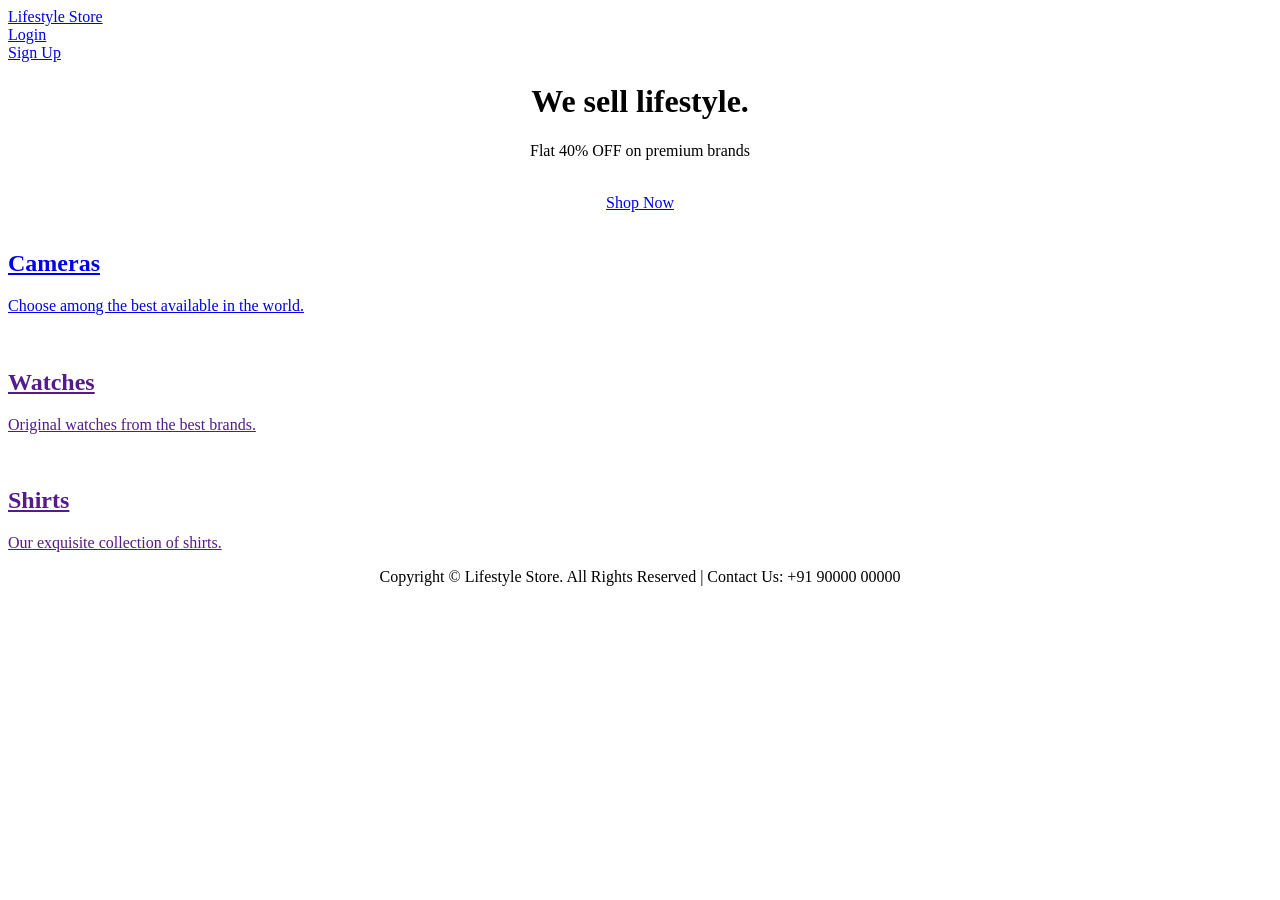
==== index.html @ aa00898b "E-Commerce Website E-Commerce website developed using HTML and CSS" ====
<!DOCTYPE html>
<html lang="en">
    <head>
        <meta name="viewport" content="width=device-width, initial-scale=1">
        <title>Welcome | Life Style Store</title>
        <!-- Custom CSS -->
        <link href="css/index.css" rel="stylesheet">
    </head>
    <body>
        <div class="header">
            <div class="inner-header">
                <div class="logo"><a href="#">Lifestyle Store</a></div>
                <div class="header-link"><a href="#">Login</a></div>
                <div class="header-link"><a href="#">Sign Up</a></div>
            </div>
        </div>

        <div class="content">
            <!--Main banner image-->
            <div class = "banner_image">
                <div class="inner-banner-image">	
                    <center>
                        <div class="banner_content">
                            <h1>We sell lifestyle.</h1>
                            <p>Flat 40% OFF on premium brands </p>
                            <br/>
                            <a  href="products.html" class="button">Shop Now</a>
                        </div>
                    </center>
                </div>
            </div>
            <!--Main banner image end--> 
            <!--Item categories listing-->
            <div class="container">
                <div class="items">
                    <a href="#" >
                        <img src="img/1.jpg" alt="" class="thumbnail">
                        <div class="caption">
                            <h2>Cameras</h2>
                            <p>Choose among the best available in the world.</p>
                        </div>
                    </a>
                </div>
                <div class="items">
                    <a href="" >
                        <img src="img/10.jpg" alt="" class="thumbnail">
                        <div class="caption">
                            <h2>Watches</h2>
                            <p>Original watches from the best brands.</p>
                        </div>
                    </a>
                </div>
                <div class="items">
                    <a href="" >
                        <img src="img/13.jpg" alt="" class="thumbnail">
                        <div class="caption">
                            <h2>Shirts</h2>
                            <p>Our exquisite collection of shirts.</p>
                        </div>
                    </a>
                </div>
            </div>
        </div>
        <!--Item categories listing end-->

        <!--Footer-->
        <footer>
            <div class="container">
                <center>
                    <p>Copyright &copy; Lifestyle Store. All Rights Reserved  |  Contact Us: +91 90000 00000</p>	
                </center>
            </div>
        </footer>
        <!--Footer end-->

    </body> 
</html>
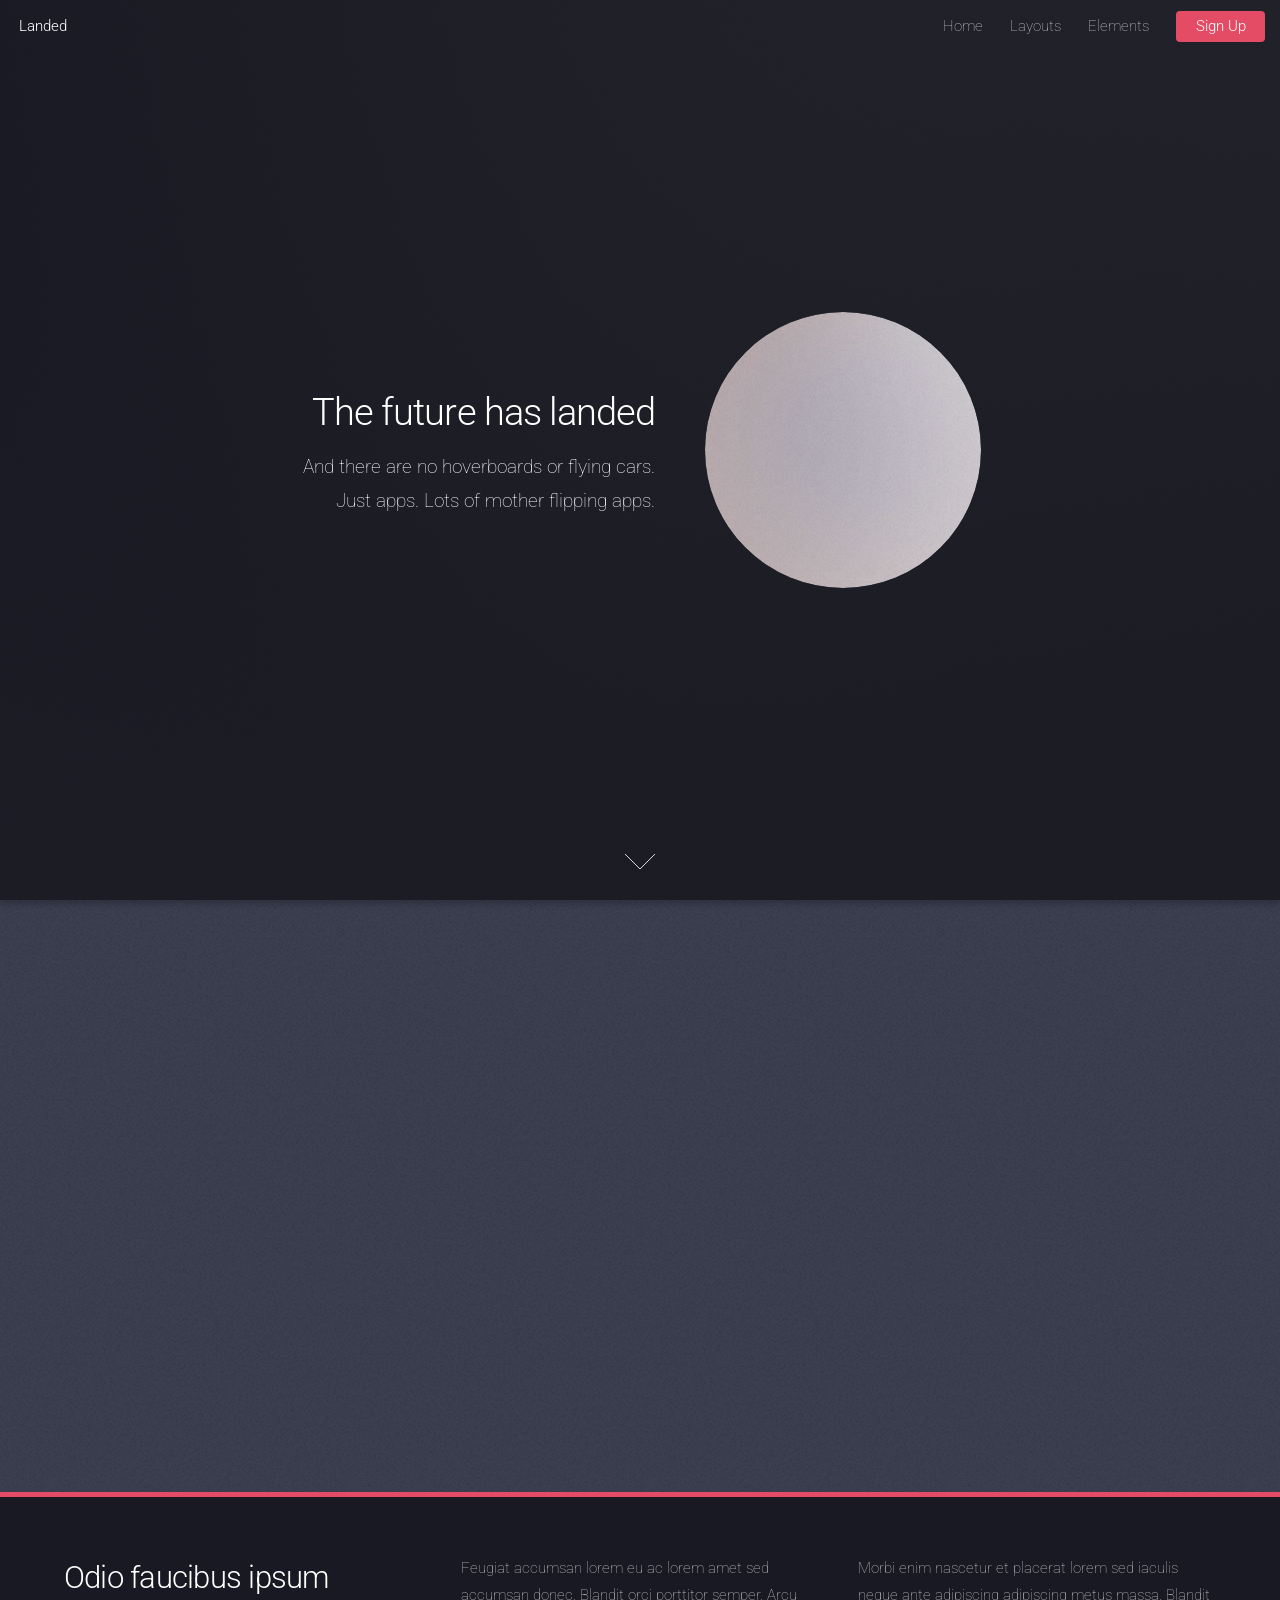
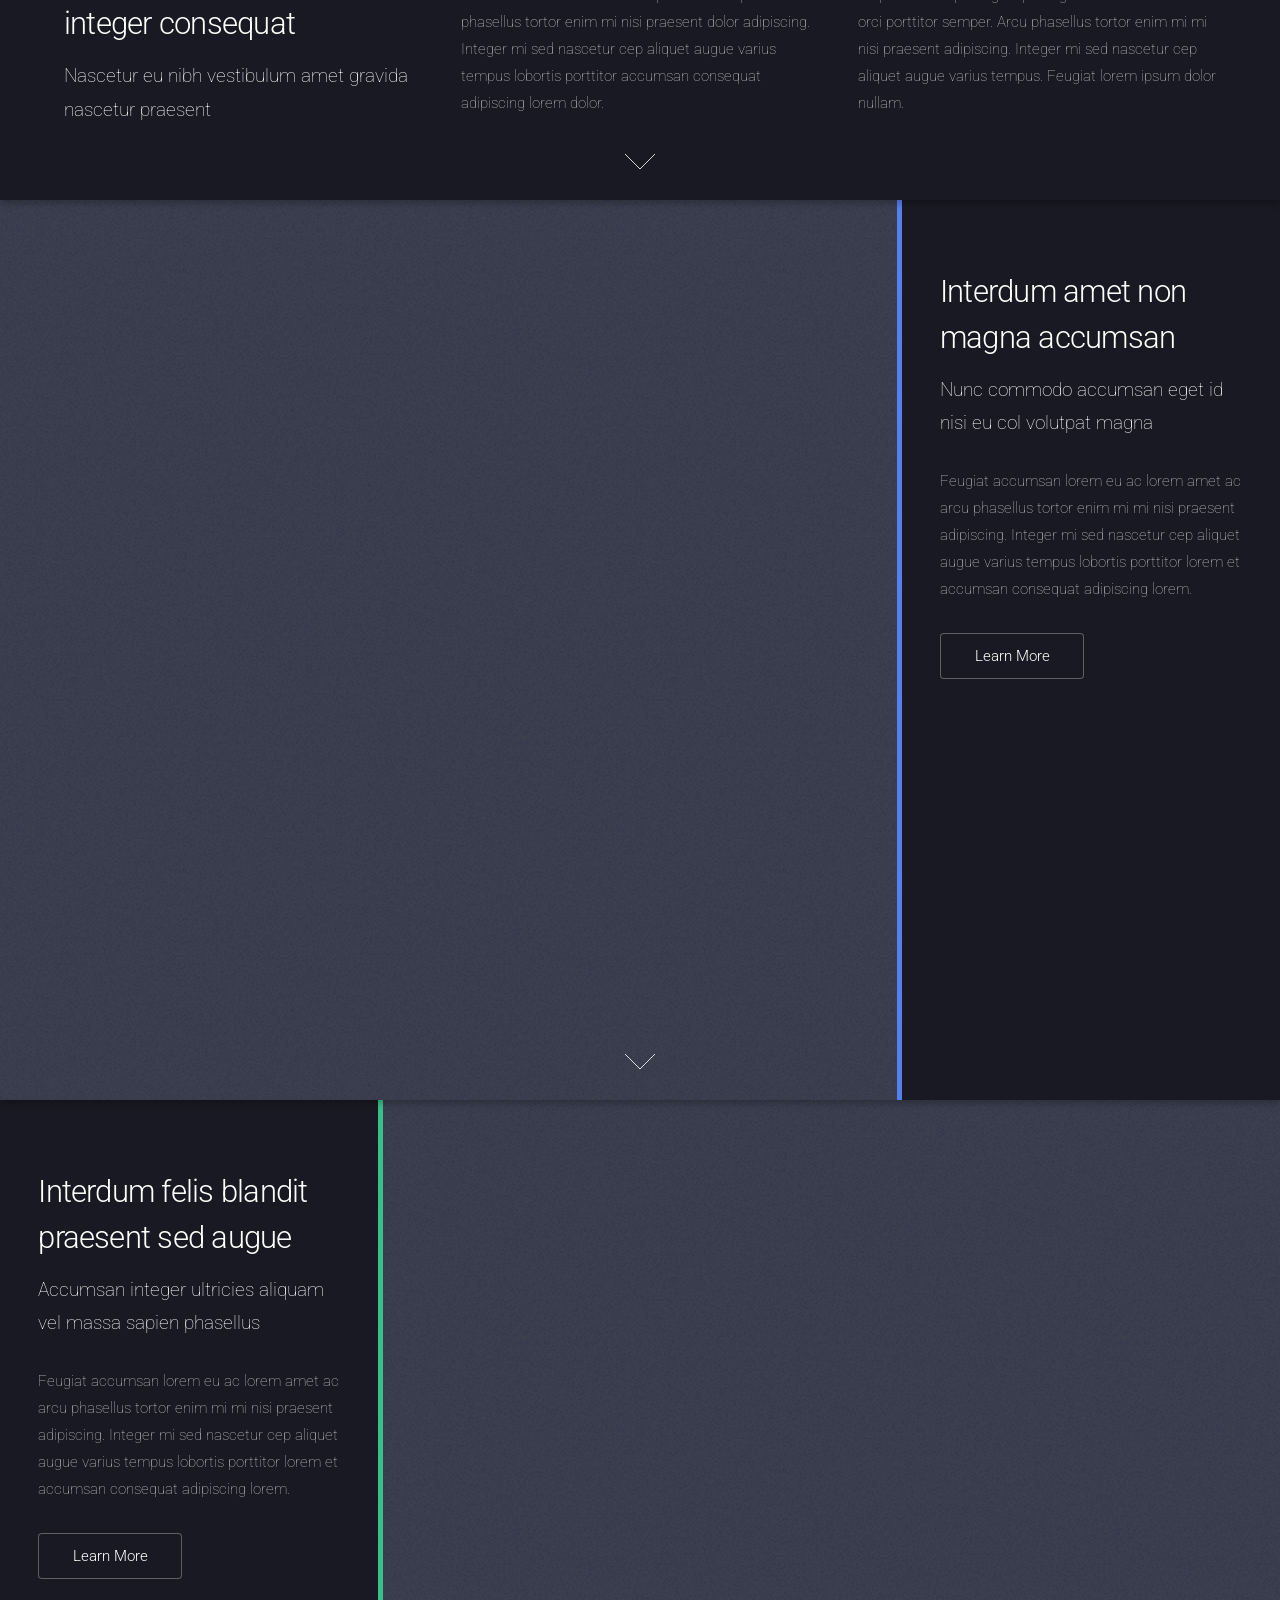
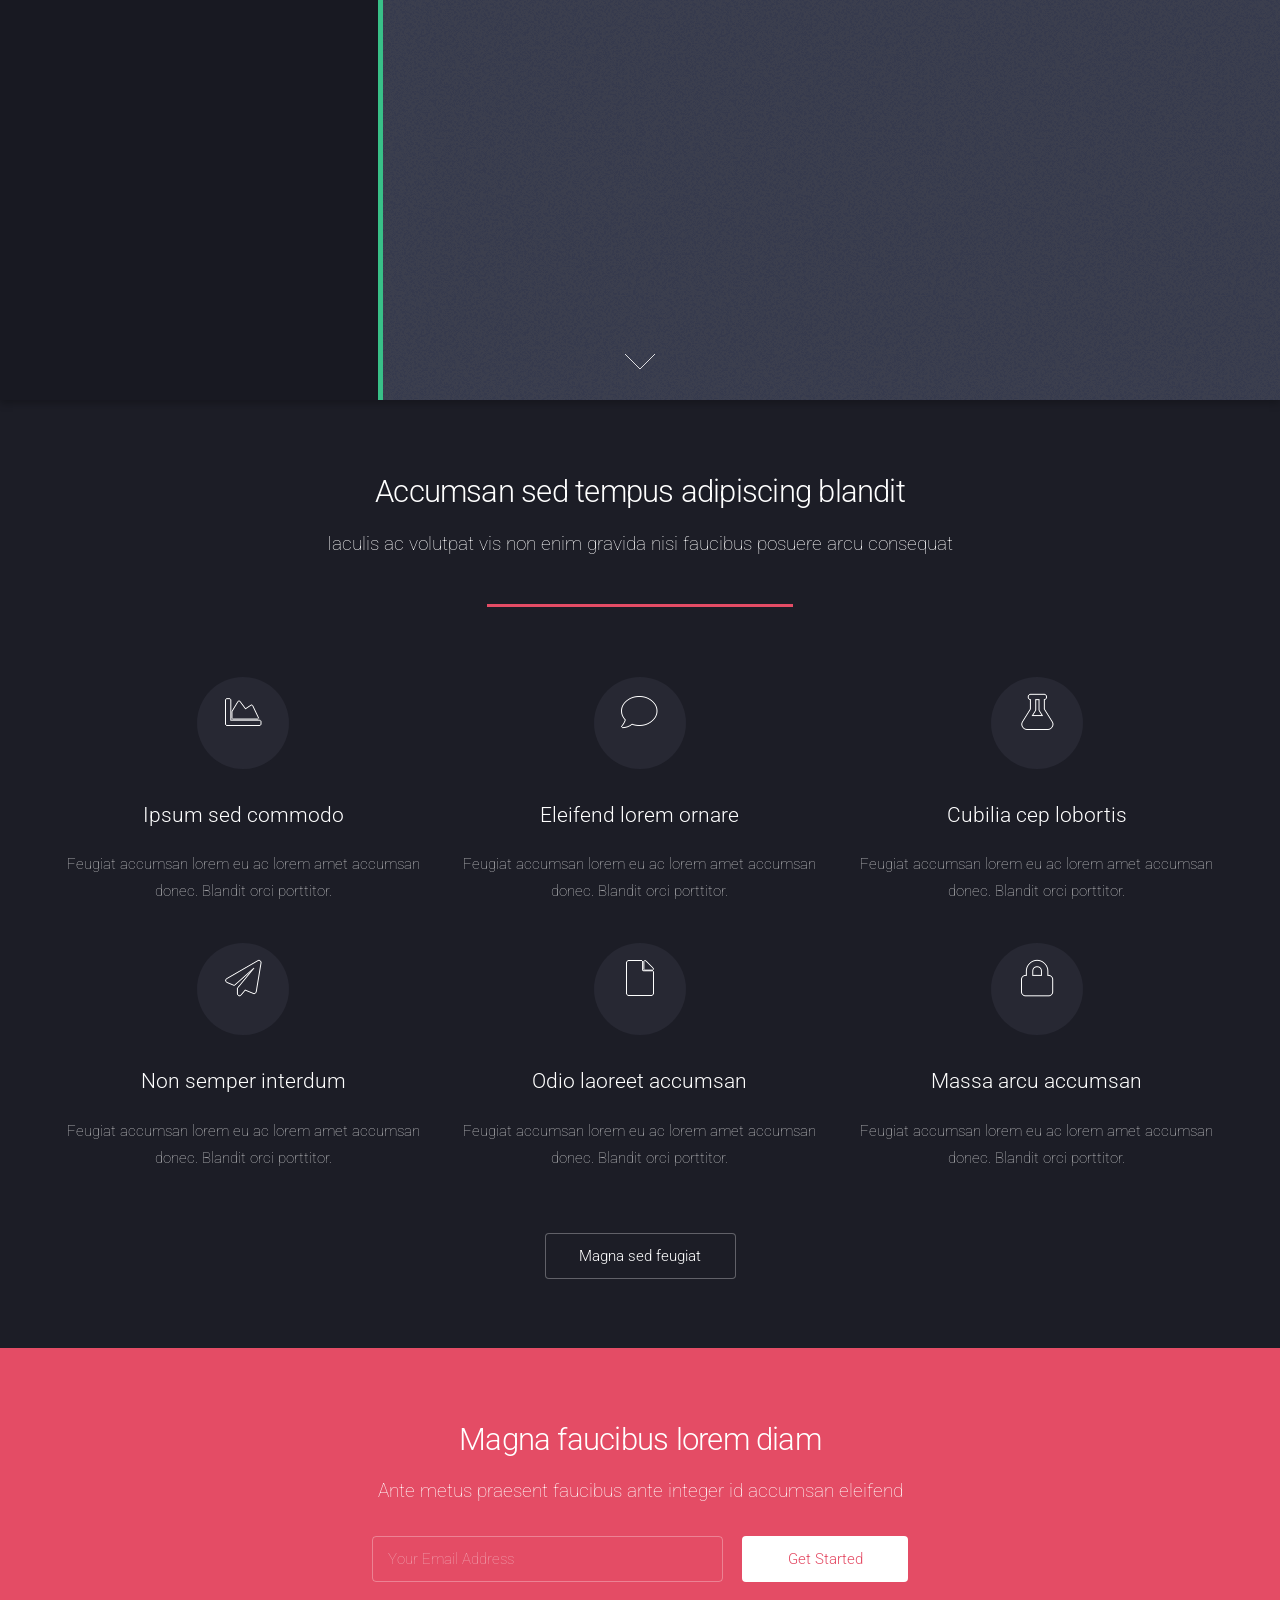
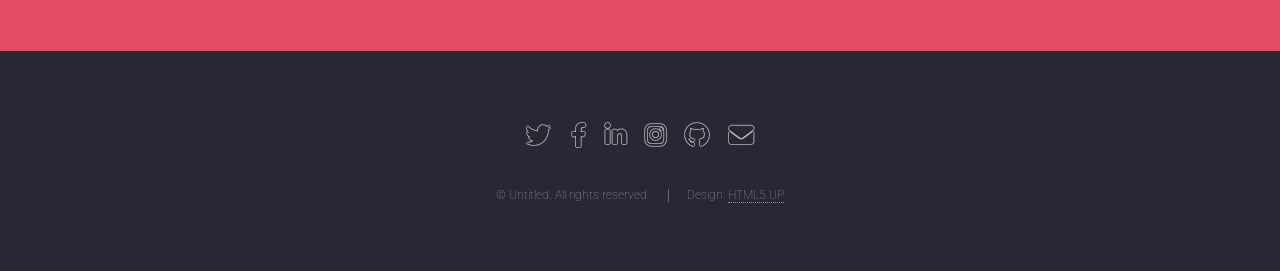
==== commit c07e775b: "Initial commit" ====
--- a/index.html
+++ b/index.html
@@ -1,77 +1,217 @@
-<!DOCTYPE html>
-<html lang="en">
-    <head>
-        <meta name="viewport" content="width=device-width, initial-scale=1">
-        <title>Welcome | Life Style Store</title>
-        <!-- Custom CSS -->
-        <link href="css/index.css" rel="stylesheet">
-    </head>
-    <body>
-        <div class="header">
-            <div class="inner-header">
-                <div class="logo"><a href="#">Lifestyle Store</a></div>
-                <div class="header-link"><a href="#">Login</a></div>
-                <div class="header-link"><a href="#">Sign Up</a></div>
-            </div>
-        </div>
-
-        <div class="content">
-            <!--Main banner image-->
-            <div class = "banner_image">
-                <div class="inner-banner-image">	
-                    <center>
-                        <div class="banner_content">
-                            <h1>We sell lifestyle.</h1>
-                            <p>Flat 40% OFF on premium brands </p>
-                            <br/>
-                            <a  href="products.html" class="button">Shop Now</a>
-                        </div>
-                    </center>
-                </div>
-            </div>
-            <!--Main banner image end--> 
-            <!--Item categories listing-->
-            <div class="container">
-                <div class="items">
-                    <a href="#" >
-                        <img src="img/1.jpg" alt="" class="thumbnail">
-                        <div class="caption">
-                            <h2>Cameras</h2>
-                            <p>Choose among the best available in the world.</p>
-                        </div>
-                    </a>
-                </div>
-                <div class="items">
-                    <a href="" >
-                        <img src="img/10.jpg" alt="" class="thumbnail">
-                        <div class="caption">
-                            <h2>Watches</h2>
-                            <p>Original watches from the best brands.</p>
-                        </div>
-                    </a>
-                </div>
-                <div class="items">
-                    <a href="" >
-                        <img src="img/13.jpg" alt="" class="thumbnail">
-                        <div class="caption">
-                            <h2>Shirts</h2>
-                            <p>Our exquisite collection of shirts.</p>
-                        </div>
-                    </a>
-                </div>
-            </div>
-        </div>
-        <!--Item categories listing end-->
-
-        <!--Footer-->
-        <footer>
-            <div class="container">
-                <center>
-                    <p>Copyright &copy; Lifestyle Store. All Rights Reserved  |  Contact Us: +91 90000 00000</p>	
-                </center>
-            </div>
-        </footer>
-        <!--Footer end-->
-
-    </body> 
+<!DOCTYPE HTML>
+<!--
+	Landed by HTML5 UP
+	html5up.net | @ajlkn
+	Free for personal and commercial use under the CCA 3.0 license (html5up.net/license)
+-->
+<html>
+	<head>
+		<title>Landed by HTML5 UP</title>
+		<meta charset="utf-8" />
+		<meta name="viewport" content="width=device-width, initial-scale=1, user-scalable=no" />
+		<link rel="stylesheet" href="assets/css/main.css" />
+		<noscript><link rel="stylesheet" href="assets/css/noscript.css" /></noscript>
+	</head>
+	<body class="is-preload landing">
+		<div id="page-wrapper">
+
+			<!-- Header -->
+				<header id="header">
+					<h1 id="logo"><a href="index.html">Landed</a></h1>
+					<nav id="nav">
+						<ul>
+							<li><a href="index.html">Home</a></li>
+							<li>
+								<a href="#">Layouts</a>
+								<ul>
+									<li><a href="left-sidebar.html">Left Sidebar</a></li>
+									<li><a href="right-sidebar.html">Right Sidebar</a></li>
+									<li><a href="no-sidebar.html">No Sidebar</a></li>
+									<li>
+										<a href="#">Submenu</a>
+										<ul>
+											<li><a href="#">Option 1</a></li>
+											<li><a href="#">Option 2</a></li>
+											<li><a href="#">Option 3</a></li>
+											<li><a href="#">Option 4</a></li>
+										</ul>
+									</li>
+								</ul>
+							</li>
+							<li><a href="elements.html">Elements</a></li>
+							<li><a href="#" class="button primary">Sign Up</a></li>
+						</ul>
+					</nav>
+				</header>
+
+			<!-- Banner -->
+				<section id="banner">
+					<div class="content">
+						<header>
+							<h2>The future has landed</h2>
+							<p>And there are no hoverboards or flying cars.<br />
+							Just apps. Lots of mother flipping apps.</p>
+						</header>
+						<span class="image"><img src="images/pic01.jpg" alt="" /></span>
+					</div>
+					<a href="#one" class="goto-next scrolly">Next</a>
+				</section>
+
+			<!-- One -->
+				<section id="one" class="spotlight style1 bottom">
+					<span class="image fit main"><img src="images/pic02.jpg" alt="" /></span>
+					<div class="content">
+						<div class="container">
+							<div class="row">
+								<div class="col-4 col-12-medium">
+									<header>
+										<h2>Odio faucibus ipsum integer consequat</h2>
+										<p>Nascetur eu nibh vestibulum amet gravida nascetur praesent</p>
+									</header>
+								</div>
+								<div class="col-4 col-12-medium">
+									<p>Feugiat accumsan lorem eu ac lorem amet sed accumsan donec.
+									Blandit orci porttitor semper. Arcu phasellus tortor enim mi
+									nisi praesent dolor adipiscing. Integer mi sed nascetur cep aliquet
+									augue varius tempus lobortis porttitor accumsan consequat
+									adipiscing lorem dolor.</p>
+								</div>
+								<div class="col-4 col-12-medium">
+									<p>Morbi enim nascetur et placerat lorem sed iaculis neque ante
+									adipiscing adipiscing metus massa. Blandit orci porttitor semper.
+									Arcu phasellus tortor enim mi mi nisi praesent adipiscing. Integer
+									mi sed nascetur cep aliquet augue varius tempus. Feugiat lorem
+									ipsum dolor nullam.</p>
+								</div>
+							</div>
+						</div>
+					</div>
+					<a href="#two" class="goto-next scrolly">Next</a>
+				</section>
+
+			<!-- Two -->
+				<section id="two" class="spotlight style2 right">
+					<span class="image fit main"><img src="images/pic03.jpg" alt="" /></span>
+					<div class="content">
+						<header>
+							<h2>Interdum amet non magna accumsan</h2>
+							<p>Nunc commodo accumsan eget id nisi eu col volutpat magna</p>
+						</header>
+						<p>Feugiat accumsan lorem eu ac lorem amet ac arcu phasellus tortor enim mi mi nisi praesent adipiscing. Integer mi sed nascetur cep aliquet augue varius tempus lobortis porttitor lorem et accumsan consequat adipiscing lorem.</p>
+						<ul class="actions">
+							<li><a href="#" class="button">Learn More</a></li>
+						</ul>
+					</div>
+					<a href="#three" class="goto-next scrolly">Next</a>
+				</section>
+
+			<!-- Three -->
+				<section id="three" class="spotlight style3 left">
+					<span class="image fit main bottom"><img src="images/pic04.jpg" alt="" /></span>
+					<div class="content">
+						<header>
+							<h2>Interdum felis blandit praesent sed augue</h2>
+							<p>Accumsan integer ultricies aliquam vel massa sapien phasellus</p>
+						</header>
+						<p>Feugiat accumsan lorem eu ac lorem amet ac arcu phasellus tortor enim mi mi nisi praesent adipiscing. Integer mi sed nascetur cep aliquet augue varius tempus lobortis porttitor lorem et accumsan consequat adipiscing lorem.</p>
+						<ul class="actions">
+							<li><a href="#" class="button">Learn More</a></li>
+						</ul>
+					</div>
+					<a href="#four" class="goto-next scrolly">Next</a>
+				</section>
+
+			<!-- Four -->
+				<section id="four" class="wrapper style1 special fade-up">
+					<div class="container">
+						<header class="major">
+							<h2>Accumsan sed tempus adipiscing blandit</h2>
+							<p>Iaculis ac volutpat vis non enim gravida nisi faucibus posuere arcu consequat</p>
+						</header>
+						<div class="box alt">
+							<div class="row gtr-uniform">
+								<section class="col-4 col-6-medium col-12-xsmall">
+									<span class="icon solid alt major fa-chart-area"></span>
+									<h3>Ipsum sed commodo</h3>
+									<p>Feugiat accumsan lorem eu ac lorem amet accumsan donec. Blandit orci porttitor.</p>
+								</section>
+								<section class="col-4 col-6-medium col-12-xsmall">
+									<span class="icon solid alt major fa-comment"></span>
+									<h3>Eleifend lorem ornare</h3>
+									<p>Feugiat accumsan lorem eu ac lorem amet accumsan donec. Blandit orci porttitor.</p>
+								</section>
+								<section class="col-4 col-6-medium col-12-xsmall">
+									<span class="icon solid alt major fa-flask"></span>
+									<h3>Cubilia cep lobortis</h3>
+									<p>Feugiat accumsan lorem eu ac lorem amet accumsan donec. Blandit orci porttitor.</p>
+								</section>
+								<section class="col-4 col-6-medium col-12-xsmall">
+									<span class="icon solid alt major fa-paper-plane"></span>
+									<h3>Non semper interdum</h3>
+									<p>Feugiat accumsan lorem eu ac lorem amet accumsan donec. Blandit orci porttitor.</p>
+								</section>
+								<section class="col-4 col-6-medium col-12-xsmall">
+									<span class="icon solid alt major fa-file"></span>
+									<h3>Odio laoreet accumsan</h3>
+									<p>Feugiat accumsan lorem eu ac lorem amet accumsan donec. Blandit orci porttitor.</p>
+								</section>
+								<section class="col-4 col-6-medium col-12-xsmall">
+									<span class="icon solid alt major fa-lock"></span>
+									<h3>Massa arcu accumsan</h3>
+									<p>Feugiat accumsan lorem eu ac lorem amet accumsan donec. Blandit orci porttitor.</p>
+								</section>
+							</div>
+						</div>
+						<footer class="major">
+							<ul class="actions special">
+								<li><a href="#" class="button">Magna sed feugiat</a></li>
+							</ul>
+						</footer>
+					</div>
+				</section>
+
+			<!-- Five -->
+				<section id="five" class="wrapper style2 special fade">
+					<div class="container">
+						<header>
+							<h2>Magna faucibus lorem diam</h2>
+							<p>Ante metus praesent faucibus ante integer id accumsan eleifend</p>
+						</header>
+						<form method="post" action="#" class="cta">
+							<div class="row gtr-uniform gtr-50">
+								<div class="col-8 col-12-xsmall"><input type="email" name="email" id="email" placeholder="Your Email Address" /></div>
+								<div class="col-4 col-12-xsmall"><input type="submit" value="Get Started" class="fit primary" /></div>
+							</div>
+						</form>
+					</div>
+				</section>
+
+			<!-- Footer -->
+				<footer id="footer">
+					<ul class="icons">
+						<li><a href="#" class="icon brands alt fa-twitter"><span class="label">Twitter</span></a></li>
+						<li><a href="#" class="icon brands alt fa-facebook-f"><span class="label">Facebook</span></a></li>
+						<li><a href="#" class="icon brands alt fa-linkedin-in"><span class="label">LinkedIn</span></a></li>
+						<li><a href="#" class="icon brands alt fa-instagram"><span class="label">Instagram</span></a></li>
+						<li><a href="#" class="icon brands alt fa-github"><span class="label">GitHub</span></a></li>
+						<li><a href="#" class="icon solid alt fa-envelope"><span class="label">Email</span></a></li>
+					</ul>
+					<ul class="copyright">
+						<li>&copy; Untitled. All rights reserved.</li><li>Design: <a href="http://html5up.net">HTML5 UP</a></li>
+					</ul>
+				</footer>
+
+		</div>
+
+		<!-- Scripts -->
+			<script src="assets/js/jquery.min.js"></script>
+			<script src="assets/js/jquery.scrolly.min.js"></script>
+			<script src="assets/js/jquery.dropotron.min.js"></script>
+			<script src="assets/js/jquery.scrollex.min.js"></script>
+			<script src="assets/js/browser.min.js"></script>
+			<script src="assets/js/breakpoints.min.js"></script>
+			<script src="assets/js/util.js"></script>
+			<script src="assets/js/main.js"></script>
+
+	</body>
 </html>
--- a/assets/css/main.css
+++ b/assets/css/main.css
@@ -0,0 +1,4111 @@
+@import url("fontawesome-all.min.css");
+@import url("https://fonts.googleapis.com/css?family=Roboto:100,300,100italic,300italic");
+
+/*
+	Landed by HTML5 UP
+	html5up.net | @ajlkn
+	Free for personal and commercial use under the CCA 3.0 license (html5up.net/license)
+*/
+
+html, body, div, span, applet, object,
+iframe, h1, h2, h3, h4, h5, h6, p, blockquote,
+pre, a, abbr, acronym, address, big, cite,
+code, del, dfn, em, img, ins, kbd, q, s, samp,
+small, strike, strong, sub, sup, tt, var, b,
+u, i, center, dl, dt, dd, ol, ul, li, fieldset,
+form, label, legend, table, caption, tbody,
+tfoot, thead, tr, th, td, article, aside,
+canvas, details, embed, figure, figcaption,
+footer, header, hgroup, menu, nav, output, ruby,
+section, summary, time, mark, audio, video {
+	margin: 0;
+	padding: 0;
+	border: 0;
+	font-size: 100%;
+	font: inherit;
+	vertical-align: baseline;}
+
+article, aside, details, figcaption, figure,
+footer, header, hgroup, menu, nav, section {
+	display: block;}
+
+body {
+	line-height: 1;
+}
+
+ol, ul {
+	list-style: none;
+}
+
+blockquote, q {
+	quotes: none;
+}
+
+	blockquote:before, blockquote:after, q:before, q:after {
+		content: '';
+		content: none;
+	}
+
+table {
+	border-collapse: collapse;
+	border-spacing: 0;
+}
+
+body {
+	-webkit-text-size-adjust: none;
+}
+
+mark {
+	background-color: transparent;
+	color: inherit;
+}
+
+input::-moz-focus-inner {
+	border: 0;
+	padding: 0;
+}
+
+input, select, textarea {
+	-moz-appearance: none;
+	-webkit-appearance: none;
+	-ms-appearance: none;
+	appearance: none;
+}
+
+/* Basic */
+
+	html {
+		box-sizing: border-box;
+	}
+
+	*, *:before, *:after {
+		box-sizing: inherit;
+	}
+
+	html, body {
+		background: #1c1d26;
+	}
+
+	body.is-preload *, body.is-preload *:before, body.is-preload *:after {
+		-moz-animation: none !important;
+		-webkit-animation: none !important;
+		-ms-animation: none !important;
+		animation: none !important;
+		-moz-transition: none !important;
+		-webkit-transition: none !important;
+		-ms-transition: none !important;
+		transition: none !important;
+	}
+
+	body, input, select, textarea {
+		color: rgba(255, 255, 255, 0.75);
+		font-family: "Roboto", Helvetica, sans-serif;
+		font-size: 15pt;
+		font-weight: 100;
+		line-height: 1.75em;
+	}
+
+	a {
+		-moz-transition: border-color 0.2s ease-in-out, color 0.2s ease-in-out;
+		-webkit-transition: border-color 0.2s ease-in-out, color 0.2s ease-in-out;
+		-ms-transition: border-color 0.2s ease-in-out, color 0.2s ease-in-out;
+		transition: border-color 0.2s ease-in-out, color 0.2s ease-in-out;
+		border-bottom: dotted 1px;
+		color: #e44c65;
+		text-decoration: none;
+	}
+
+		a:hover {
+			color: #e44c65 !important;
+			border-bottom-color: transparent;
+		}
+
+	strong, b {
+		color: #ffffff;
+		font-weight: 300;
+	}
+
+	em, i {
+		font-style: italic;
+	}
+
+	p {
+		margin: 0 0 2em 0;
+	}
+
+	h1, h2, h3, h4, h5, h6 {
+		color: #ffffff;
+		font-weight: 300;
+		line-height: 1em;
+		margin: 0 0 1em 0;
+	}
+
+		h1 a, h2 a, h3 a, h4 a, h5 a, h6 a {
+			color: inherit;
+			border: 0;
+		}
+
+	h2 {
+		font-size: 2em;
+		line-height: 1.5em;
+		letter-spacing: -0.025em;
+	}
+
+	h3 {
+		font-size: 1.35em;
+		line-height: 1.5em;
+	}
+
+	h4 {
+		font-size: 1.1em;
+		line-height: 1.5em;
+	}
+
+	h5 {
+		font-size: 0.9em;
+		line-height: 1.5em;
+	}
+
+	h6 {
+		font-size: 0.7em;
+		line-height: 1.5em;
+	}
+
+	sub {
+		font-size: 0.8em;
+		position: relative;
+		top: 0.5em;
+	}
+
+	sup {
+		font-size: 0.8em;
+		position: relative;
+		top: -0.5em;
+	}
+
+	hr {
+		border: 0;
+		border-bottom: solid 1px rgba(255, 255, 255, 0.3);
+		margin: 3em 0;
+	}
+
+		hr.major {
+			margin: 4em 0;
+		}
+
+	blockquote {
+		border-left: solid 4px rgba(255, 255, 255, 0.3);
+		font-style: italic;
+		margin: 0 0 2em 0;
+		padding: 0.5em 0 0.5em 2em;
+	}
+
+	code {
+		background: rgba(255, 255, 255, 0.075);
+		border-radius: 4px;
+		font-family: "Courier New", monospace;
+		font-size: 0.9em;
+		margin: 0 0.25em;
+		padding: 0.25em 0.65em;
+	}
+
+	pre {
+		-webkit-overflow-scrolling: touch;
+		font-family: "Courier New", monospace;
+		font-size: 0.9em;
+		margin: 0 0 2em 0;
+	}
+
+		pre code {
+			display: block;
+			line-height: 1.75em;
+			padding: 1em 1.5em;
+			overflow-x: auto;
+		}
+
+	.align-left {
+		text-align: left;
+	}
+
+	.align-center {
+		text-align: center;
+	}
+
+	.align-right {
+		text-align: right;
+	}
+
+/* Loader */
+
+	@-moz-keyframes spinner-show {
+		0% {
+			opacity: 0;
+		}
+
+		100% {
+			opacity: 1;
+		}
+	}
+
+	@-webkit-keyframes spinner-show {
+		0% {
+			opacity: 0;
+		}
+
+		100% {
+			opacity: 1;
+		}
+	}
+
+	@-ms-keyframes spinner-show {
+		0% {
+			opacity: 0;
+		}
+
+		100% {
+			opacity: 1;
+		}
+	}
+
+	@keyframes spinner-show {
+		0% {
+			opacity: 0;
+		}
+
+		100% {
+			opacity: 1;
+		}
+	}
+
+	@-moz-keyframes spinner-hide {
+		0% {
+			color: rgba(255, 255, 255, 0.15);
+			z-index: 100001;
+			-moz-transform: scale(1) rotate(0deg);
+			-webkit-transform: scale(1) rotate(0deg);
+			-ms-transform: scale(1) rotate(0deg);
+			transform: scale(1) rotate(0deg);
+		}
+
+		99% {
+			color: #1c1d26;
+			z-index: 100001;
+			-moz-transform: scale(0.5) rotate(360deg);
+			-webkit-transform: scale(0.5) rotate(360deg);
+			-ms-transform: scale(0.5) rotate(360deg);
+			transform: scale(0.5) rotate(360deg);
+		}
+
+		100% {
+			color: #1c1d26;
+			z-index: -1;
+			-moz-transform: scale(0.5) rotate(360deg);
+			-webkit-transform: scale(0.5) rotate(360deg);
+			-ms-transform: scale(0.5) rotate(360deg);
+			transform: scale(0.5) rotate(360deg);
+		}
+	}
+
+	@-webkit-keyframes spinner-hide {
+		0% {
+			color: rgba(255, 255, 255, 0.15);
+			z-index: 100001;
+			-moz-transform: scale(1) rotate(0deg);
+			-webkit-transform: scale(1) rotate(0deg);
+			-ms-transform: scale(1) rotate(0deg);
+			transform: scale(1) rotate(0deg);
+		}
+
+		99% {
+			color: #1c1d26;
+			z-index: 100001;
+			-moz-transform: scale(0.5) rotate(360deg);
+			-webkit-transform: scale(0.5) rotate(360deg);
+			-ms-transform: scale(0.5) rotate(360deg);
+			transform: scale(0.5) rotate(360deg);
+		}
+
+		100% {
+			color: #1c1d26;
+			z-index: -1;
+			-moz-transform: scale(0.5) rotate(360deg);
+			-webkit-transform: scale(0.5) rotate(360deg);
+			-ms-transform: scale(0.5) rotate(360deg);
+			transform: scale(0.5) rotate(360deg);
+		}
+	}
+
+	@-ms-keyframes spinner-hide {
+		0% {
+			color: rgba(255, 255, 255, 0.15);
+			z-index: 100001;
+			-moz-transform: scale(1) rotate(0deg);
+			-webkit-transform: scale(1) rotate(0deg);
+			-ms-transform: scale(1) rotate(0deg);
+			transform: scale(1) rotate(0deg);
+		}
+
+		99% {
+			color: #1c1d26;
+			z-index: 100001;
+			-moz-transform: scale(0.5) rotate(360deg);
+			-webkit-transform: scale(0.5) rotate(360deg);
+			-ms-transform: scale(0.5) rotate(360deg);
+			transform: scale(0.5) rotate(360deg);
+		}
+
+		100% {
+			color: #1c1d26;
+			z-index: -1;
+			-moz-transform: scale(0.5) rotate(360deg);
+			-webkit-transform: scale(0.5) rotate(360deg);
+			-ms-transform: scale(0.5) rotate(360deg);
+			transform: scale(0.5) rotate(360deg);
+		}
+	}
+
+	@keyframes spinner-hide {
+		0% {
+			color: rgba(255, 255, 255, 0.15);
+			z-index: 100001;
+			-moz-transform: scale(1) rotate(0deg);
+			-webkit-transform: scale(1) rotate(0deg);
+			-ms-transform: scale(1) rotate(0deg);
+			transform: scale(1) rotate(0deg);
+		}
+
+		99% {
+			color: #1c1d26;
+			z-index: 100001;
+			-moz-transform: scale(0.5) rotate(360deg);
+			-webkit-transform: scale(0.5) rotate(360deg);
+			-ms-transform: scale(0.5) rotate(360deg);
+			transform: scale(0.5) rotate(360deg);
+		}
+
+		100% {
+			color: #1c1d26;
+			z-index: -1;
+			-moz-transform: scale(0.5) rotate(360deg);
+			-webkit-transform: scale(0.5) rotate(360deg);
+			-ms-transform: scale(0.5) rotate(360deg);
+			transform: scale(0.5) rotate(360deg);
+		}
+	}
+
+	@-moz-keyframes spinner-rotate {
+		0% {
+			-moz-transform: scale(1) rotate(0deg);
+			-webkit-transform: scale(1) rotate(0deg);
+			-ms-transform: scale(1) rotate(0deg);
+			transform: scale(1) rotate(0deg);
+		}
+
+		100% {
+			-moz-transform: scale(1) rotate(360deg);
+			-webkit-transform: scale(1) rotate(360deg);
+			-ms-transform: scale(1) rotate(360deg);
+			transform: scale(1) rotate(360deg);
+		}
+	}
+
+	@-webkit-keyframes spinner-rotate {
+		0% {
+			-moz-transform: scale(1) rotate(0deg);
+			-webkit-transform: scale(1) rotate(0deg);
+			-ms-transform: scale(1) rotate(0deg);
+			transform: scale(1) rotate(0deg);
+		}
+
+		100% {
+			-moz-transform: scale(1) rotate(360deg);
+			-webkit-transform: scale(1) rotate(360deg);
+			-ms-transform: scale(1) rotate(360deg);
+			transform: scale(1) rotate(360deg);
+		}
+	}
+
+	@-ms-keyframes spinner-rotate {
+		0% {
+			-moz-transform: scale(1) rotate(0deg);
+			-webkit-transform: scale(1) rotate(0deg);
+			-ms-transform: scale(1) rotate(0deg);
+			transform: scale(1) rotate(0deg);
+		}
+
+		100% {
+			-moz-transform: scale(1) rotate(360deg);
+			-webkit-transform: scale(1) rotate(360deg);
+			-ms-transform: scale(1) rotate(360deg);
+			transform: scale(1) rotate(360deg);
+		}
+	}
+
+	@keyframes spinner-rotate {
+		0% {
+			-moz-transform: scale(1) rotate(0deg);
+			-webkit-transform: scale(1) rotate(0deg);
+			-ms-transform: scale(1) rotate(0deg);
+			transform: scale(1) rotate(0deg);
+		}
+
+		100% {
+			-moz-transform: scale(1) rotate(360deg);
+			-webkit-transform: scale(1) rotate(360deg);
+			-ms-transform: scale(1) rotate(360deg);
+			transform: scale(1) rotate(360deg);
+		}
+	}
+
+	@-moz-keyframes overlay-hide {
+		0% {
+			opacity: 1;
+			z-index: 100000;
+		}
+
+		15% {
+			opacity: 1;
+			z-index: 100000;
+		}
+
+		99% {
+			opacity: 0;
+			z-index: 100000;
+		}
+
+		100% {
+			opacity: 0;
+			z-index: -1;
+		}
+	}
+
+	@-webkit-keyframes overlay-hide {
+		0% {
+			opacity: 1;
+			z-index: 100000;
+		}
+
+		15% {
+			opacity: 1;
+			z-index: 100000;
+		}
+
+		99% {
+			opacity: 0;
+			z-index: 100000;
+		}
+
+		100% {
+			opacity: 0;
+			z-index: -1;
+		}
+	}
+
+	@-ms-keyframes overlay-hide {
+		0% {
+			opacity: 1;
+			z-index: 100000;
+		}
+
+		15% {
+			opacity: 1;
+			z-index: 100000;
+		}
+
+		99% {
+			opacity: 0;
+			z-index: 100000;
+		}
+
+		100% {
+			opacity: 0;
+			z-index: -1;
+		}
+	}
+
+	@keyframes overlay-hide {
+		0% {
+			opacity: 1;
+			z-index: 100000;
+		}
+
+		15% {
+			opacity: 1;
+			z-index: 100000;
+		}
+
+		99% {
+			opacity: 0;
+			z-index: 100000;
+		}
+
+		100% {
+			opacity: 0;
+			z-index: -1;
+		}
+	}
+
+	body.landing {
+		text-decoration: none;
+	}
+
+		body.landing:before {
+			-moz-osx-font-smoothing: grayscale;
+			-webkit-font-smoothing: antialiased;
+			display: inline-block;
+			font-style: normal;
+			font-variant: normal;
+			text-rendering: auto;
+			line-height: 1;
+			text-transform: none !important;
+			font-family: 'Font Awesome 5 Free';
+			font-weight: 900;
+		}
+
+		body.landing:before {
+			-moz-animation: spinner-show 1.5s 1 0.25s ease forwards, spinner-hide 0.25s ease-in-out forwards !important;
+			-webkit-animation: spinner-show 1.5s 1 0.25s ease forwards, spinner-hide 0.25s ease-in-out forwards !important;
+			-ms-animation: spinner-show 1.5s 1 0.25s ease forwards, spinner-hide 0.25s ease-in-out forwards !important;
+			animation: spinner-show 1.5s 1 0.25s ease forwards, spinner-hide 0.25s ease-in-out forwards !important;
+			-moz-transform-origin: 50% 50%;
+			-webkit-transform-origin: 50% 50%;
+			-ms-transform-origin: 50% 50%;
+			transform-origin: 50% 50%;
+			color: rgba(255, 255, 255, 0.15);
+			content: '\f1ce';
+			cursor: default;
+			display: block;
+			font-size: 2em;
+			height: 2em;
+			left: 50%;
+			line-height: 2em;
+			margin: -1em 0 0 -1em;
+			opacity: 0;
+			position: fixed;
+			text-align: center;
+			top: 50%;
+			width: 2em;
+			z-index: -1;
+		}
+
+		body.landing:after {
+			-moz-animation: overlay-hide 1.5s ease-in forwards !important;
+			-webkit-animation: overlay-hide 1.5s ease-in forwards !important;
+			-ms-animation: overlay-hide 1.5s ease-in forwards !important;
+			animation: overlay-hide 1.5s ease-in forwards !important;
+			background: #1c1d26;
+			content: '';
+			display: block;
+			height: 100%;
+			left: 0;
+			opacity: 0;
+			position: fixed;
+			top: 0;
+			width: 100%;
+			z-index: -1;
+		}
+
+		body.landing.is-preload:before {
+			-moz-animation: spinner-show 1.5s 1 0.25s ease forwards, spinner-rotate 0.75s infinite linear !important;
+			-webkit-animation: spinner-show 1.5s 1 0.25s ease forwards, spinner-rotate 0.75s infinite linear !important;
+			-ms-animation: spinner-show 1.5s 1 0.25s ease forwards, spinner-rotate 0.75s infinite linear !important;
+			animation: spinner-show 1.5s 1 0.25s ease forwards, spinner-rotate 0.75s infinite linear !important;
+			z-index: 100001;
+		}
+
+		body.landing.is-preload:after {
+			-moz-animation: none !important;
+			-webkit-animation: none !important;
+			-ms-animation: none !important;
+			animation: none !important;
+			opacity: 1;
+			z-index: 100000;
+		}
+
+	@media (-webkit-min-device-pixel-ratio: 2) {
+
+		body.landing:before {
+			line-height: 2.025em;
+		}
+
+	}
+
+/* Container */
+
+	.container {
+		margin: 0 auto;
+		max-width: calc(100% - 4em);
+		width: 70em;
+	}
+
+		.container.xsmall {
+			width: 17.5em;
+		}
+
+		.container.small {
+			width: 35em;
+		}
+
+		.container.medium {
+			width: 52.5em;
+		}
+
+		.container.large {
+			width: 87.5em;
+		}
+
+		.container.xlarge {
+			width: 105em;
+		}
+
+		.container.max {
+			width: 100%;
+		}
+
+		@media screen and (max-width: 1280px) {
+
+			.container {
+				width: 90%;
+				max-width: 100%;
+			}
+
+		}
+
+		@media screen and (max-width: 980px) {
+
+			.container {
+				width: 100% !important;
+			}
+
+		}
+
+/* Row */
+
+	.row {
+		display: flex;
+		flex-wrap: wrap;
+		box-sizing: border-box;
+		align-items: stretch;
+	}
+
+		.row > * {
+			box-sizing: border-box;
+		}
+
+		.row.gtr-uniform > * > :last-child {
+			margin-bottom: 0;
+		}
+
+		.row.aln-left {
+			justify-content: flex-start;
+		}
+
+		.row.aln-center {
+			justify-content: center;
+		}
+
+		.row.aln-right {
+			justify-content: flex-end;
+		}
+
+		.row.aln-top {
+			align-items: flex-start;
+		}
+
+		.row.aln-middle {
+			align-items: center;
+		}
+
+		.row.aln-bottom {
+			align-items: flex-end;
+		}
+
+		.row > .imp {
+			order: -1;
+		}
+
+		.row > .col-1 {
+			width: 8.33333%;
+		}
+
+		.row > .off-1 {
+			margin-left: 8.33333%;
+		}
+
+		.row > .col-2 {
+			width: 16.66667%;
+		}
+
+		.row > .off-2 {
+			margin-left: 16.66667%;
+		}
+
+		.row > .col-3 {
+			width: 25%;
+		}
+
+		.row > .off-3 {
+			margin-left: 25%;
+		}
+
+		.row > .col-4 {
+			width: 33.33333%;
+		}
+
+		.row > .off-4 {
+			margin-left: 33.33333%;
+		}
+
+		.row > .col-5 {
+			width: 41.66667%;
+		}
+
+		.row > .off-5 {
+			margin-left: 41.66667%;
+		}
+
+		.row > .col-6 {
+			width: 50%;
+		}
+
+		.row > .off-6 {
+			margin-left: 50%;
+		}
+
+		.row > .col-7 {
+			width: 58.33333%;
+		}
+
+		.row > .off-7 {
+			margin-left: 58.33333%;
+		}
+
+		.row > .col-8 {
+			width: 66.66667%;
+		}
+
+		.row > .off-8 {
+			margin-left: 66.66667%;
+		}
+
+		.row > .col-9 {
+			width: 75%;
+		}
+
+		.row > .off-9 {
+			margin-left: 75%;
+		}
+
+		.row > .col-10 {
+			width: 83.33333%;
+		}
+
+		.row > .off-10 {
+			margin-left: 83.33333%;
+		}
+
+		.row > .col-11 {
+			width: 91.66667%;
+		}
+
+		.row > .off-11 {
+			margin-left: 91.66667%;
+		}
+
+		.row > .col-12 {
+			width: 100%;
+		}
+
+		.row > .off-12 {
+			margin-left: 100%;
+		}
+
+		.row.gtr-0 {
+			margin-top: 0;
+			margin-left: 0em;
+		}
+
+			.row.gtr-0 > * {
+				padding: 0 0 0 0em;
+			}
+
+			.row.gtr-0.gtr-uniform {
+				margin-top: 0em;
+			}
+
+				.row.gtr-0.gtr-uniform > * {
+					padding-top: 0em;
+				}
+
+		.row.gtr-25 {
+			margin-top: 0;
+			margin-left: -0.625em;
+		}
+
+			.row.gtr-25 > * {
+				padding: 0 0 0 0.625em;
+			}
+
+			.row.gtr-25.gtr-uniform {
+				margin-top: -0.625em;
+			}
+
+				.row.gtr-25.gtr-uniform > * {
+					padding-top: 0.625em;
+				}
+
+		.row.gtr-50 {
+			margin-top: 0;
+			margin-left: -1.25em;
+		}
+
+			.row.gtr-50 > * {
+				padding: 0 0 0 1.25em;
+			}
+
+			.row.gtr-50.gtr-uniform {
+				margin-top: -1.25em;
+			}
+
+				.row.gtr-50.gtr-uniform > * {
+					padding-top: 1.25em;
+				}
+
+		.row {
+			margin-top: 0;
+			margin-left: -2.5em;
+		}
+
+			.row > * {
+				padding: 0 0 0 2.5em;
+			}
+
+			.row.gtr-uniform {
+				margin-top: -2.5em;
+			}
+
+				.row.gtr-uniform > * {
+					padding-top: 2.5em;
+				}
+
+		.row.gtr-150 {
+			margin-top: 0;
+			margin-left: -3.75em;
+		}
+
+			.row.gtr-150 > * {
+				padding: 0 0 0 3.75em;
+			}
+
+			.row.gtr-150.gtr-uniform {
+				margin-top: -3.75em;
+			}
+
+				.row.gtr-150.gtr-uniform > * {
+					padding-top: 3.75em;
+				}
+
+		.row.gtr-200 {
+			margin-top: 0;
+			margin-left: -5em;
+		}
+
+			.row.gtr-200 > * {
+				padding: 0 0 0 5em;
+			}
+
+			.row.gtr-200.gtr-uniform {
+				margin-top: -5em;
+			}
+
+				.row.gtr-200.gtr-uniform > * {
+					padding-top: 5em;
+				}
+
+		@media screen and (max-width: 1680px) {
+
+			.row {
+				display: flex;
+				flex-wrap: wrap;
+				box-sizing: border-box;
+				align-items: stretch;
+			}
+
+				.row > * {
+					box-sizing: border-box;
+				}
+
+				.row.gtr-uniform > * > :last-child {
+					margin-bottom: 0;
+				}
+
+				.row.aln-left {
+					justify-content: flex-start;
+				}
+
+				.row.aln-center {
+					justify-content: center;
+				}
+
+				.row.aln-right {
+					justify-content: flex-end;
+				}
+
+				.row.aln-top {
+					align-items: flex-start;
+				}
+
+				.row.aln-middle {
+					align-items: center;
+				}
+
+				.row.aln-bottom {
+					align-items: flex-end;
+				}
+
+				.row > .imp-xlarge {
+					order: -1;
+				}
+
+				.row > .col-1-xlarge {
+					width: 8.33333%;
+				}
+
+				.row > .off-1-xlarge {
+					margin-left: 8.33333%;
+				}
+
+				.row > .col-2-xlarge {
+					width: 16.66667%;
+				}
+
+				.row > .off-2-xlarge {
+					margin-left: 16.66667%;
+				}
+
+				.row > .col-3-xlarge {
+					width: 25%;
+				}
+
+				.row > .off-3-xlarge {
+					margin-left: 25%;
+				}
+
+				.row > .col-4-xlarge {
+					width: 33.33333%;
+				}
+
+				.row > .off-4-xlarge {
+					margin-left: 33.33333%;
+				}
+
+				.row > .col-5-xlarge {
+					width: 41.66667%;
+				}
+
+				.row > .off-5-xlarge {
+					margin-left: 41.66667%;
+				}
+
+				.row > .col-6-xlarge {
+					width: 50%;
+				}
+
+				.row > .off-6-xlarge {
+					margin-left: 50%;
+				}
+
+				.row > .col-7-xlarge {
+					width: 58.33333%;
+				}
+
+				.row > .off-7-xlarge {
+					margin-left: 58.33333%;
+				}
+
+				.row > .col-8-xlarge {
+					width: 66.66667%;
+				}
+
+				.row > .off-8-xlarge {
+					margin-left: 66.66667%;
+				}
+
+				.row > .col-9-xlarge {
+					width: 75%;
+				}
+
+				.row > .off-9-xlarge {
+					margin-left: 75%;
+				}
+
+				.row > .col-10-xlarge {
+					width: 83.33333%;
+				}
+
+				.row > .off-10-xlarge {
+					margin-left: 83.33333%;
+				}
+
+				.row > .col-11-xlarge {
+					width: 91.66667%;
+				}
+
+				.row > .off-11-xlarge {
+					margin-left: 91.66667%;
+				}
+
+				.row > .col-12-xlarge {
+					width: 100%;
+				}
+
+				.row > .off-12-xlarge {
+					margin-left: 100%;
+				}
+
+				.row.gtr-0 {
+					margin-top: 0;
+					margin-left: 0em;
+				}
+
+					.row.gtr-0 > * {
+						padding: 0 0 0 0em;
+					}
+
+					.row.gtr-0.gtr-uniform {
+						margin-top: 0em;
+					}
+
+						.row.gtr-0.gtr-uniform > * {
+							padding-top: 0em;
+						}
+
+				.row.gtr-25 {
+					margin-top: 0;
+					margin-left: -0.625em;
+				}
+
+					.row.gtr-25 > * {
+						padding: 0 0 0 0.625em;
+					}
+
+					.row.gtr-25.gtr-uniform {
+						margin-top: -0.625em;
+					}
+
+						.row.gtr-25.gtr-uniform > * {
+							padding-top: 0.625em;
+						}
+
+				.row.gtr-50 {
+					margin-top: 0;
+					margin-left: -1.25em;
+				}
+
+					.row.gtr-50 > * {
+						padding: 0 0 0 1.25em;
+					}
+
+					.row.gtr-50.gtr-uniform {
+						margin-top: -1.25em;
+					}
+
+						.row.gtr-50.gtr-uniform > * {
+							padding-top: 1.25em;
+						}
+
+				.row {
+					margin-top: 0;
+					margin-left: -2.5em;
+				}
+
+					.row > * {
+						padding: 0 0 0 2.5em;
+					}
+
+					.row.gtr-uniform {
+						margin-top: -2.5em;
+					}
+
+						.row.gtr-uniform > * {
+							padding-top: 2.5em;
+						}
+
+				.row.gtr-150 {
+					margin-top: 0;
+					margin-left: -3.75em;
+				}
+
+					.row.gtr-150 > * {
+						padding: 0 0 0 3.75em;
+					}
+
+					.row.gtr-150.gtr-uniform {
+						margin-top: -3.75em;
+					}
+
+						.row.gtr-150.gtr-uniform > * {
+							padding-top: 3.75em;
+						}
+
+				.row.gtr-200 {
+					margin-top: 0;
+					margin-left: -5em;
+				}
+
+					.row.gtr-200 > * {
+						padding: 0 0 0 5em;
+					}
+
+					.row.gtr-200.gtr-uniform {
+						margin-top: -5em;
+					}
+
+						.row.gtr-200.gtr-uniform > * {
+							padding-top: 5em;
+						}
+
+		}
+
+		@media screen and (max-width: 1280px) {
+
+			.row {
+				display: flex;
+				flex-wrap: wrap;
+				box-sizing: border-box;
+				align-items: stretch;
+			}
+
+				.row > * {
+					box-sizing: border-box;
+				}
+
+				.row.gtr-uniform > * > :last-child {
+					margin-bottom: 0;
+				}
+
+				.row.aln-left {
+					justify-content: flex-start;
+				}
+
+				.row.aln-center {
+					justify-content: center;
+				}
+
+				.row.aln-right {
+					justify-content: flex-end;
+				}
+
+				.row.aln-top {
+					align-items: flex-start;
+				}
+
+				.row.aln-middle {
+					align-items: center;
+				}
+
+				.row.aln-bottom {
+					align-items: flex-end;
+				}
+
+				.row > .imp-large {
+					order: -1;
+				}
+
+				.row > .col-1-large {
+					width: 8.33333%;
+				}
+
+				.row > .off-1-large {
+					margin-left: 8.33333%;
+				}
+
+				.row > .col-2-large {
+					width: 16.66667%;
+				}
+
+				.row > .off-2-large {
+					margin-left: 16.66667%;
+				}
+
+				.row > .col-3-large {
+					width: 25%;
+				}
+
+				.row > .off-3-large {
+					margin-left: 25%;
+				}
+
+				.row > .col-4-large {
+					width: 33.33333%;
+				}
+
+				.row > .off-4-large {
+					margin-left: 33.33333%;
+				}
+
+				.row > .col-5-large {
+					width: 41.66667%;
+				}
+
+				.row > .off-5-large {
+					margin-left: 41.66667%;
+				}
+
+				.row > .col-6-large {
+					width: 50%;
+				}
+
+				.row > .off-6-large {
+					margin-left: 50%;
+				}
+
+				.row > .col-7-large {
+					width: 58.33333%;
+				}
+
+				.row > .off-7-large {
+					margin-left: 58.33333%;
+				}
+
+				.row > .col-8-large {
+					width: 66.66667%;
+				}
+
+				.row > .off-8-large {
+					margin-left: 66.66667%;
+				}
+
+				.row > .col-9-large {
+					width: 75%;
+				}
+
+				.row > .off-9-large {
+					margin-left: 75%;
+				}
+
+				.row > .col-10-large {
+					width: 83.33333%;
+				}
+
+				.row > .off-10-large {
+					margin-left: 83.33333%;
+				}
+
+				.row > .col-11-large {
+					width: 91.66667%;
+				}
+
+				.row > .off-11-large {
+					margin-left: 91.66667%;
+				}
+
+				.row > .col-12-large {
+					width: 100%;
+				}
+
+				.row > .off-12-large {
+					margin-left: 100%;
+				}
+
+				.row.gtr-0 {
+					margin-top: 0;
+					margin-left: 0em;
+				}
+
+					.row.gtr-0 > * {
+						padding: 0 0 0 0em;
+					}
+
+					.row.gtr-0.gtr-uniform {
+						margin-top: 0em;
+					}
+
+						.row.gtr-0.gtr-uniform > * {
+							padding-top: 0em;
+						}
+
+				.row.gtr-25 {
+					margin-top: 0;
+					margin-left: -0.625em;
+				}
+
+					.row.gtr-25 > * {
+						padding: 0 0 0 0.625em;
+					}
+
+					.row.gtr-25.gtr-uniform {
+						margin-top: -0.625em;
+					}
+
+						.row.gtr-25.gtr-uniform > * {
+							padding-top: 0.625em;
+						}
+
+				.row.gtr-50 {
+					margin-top: 0;
+					margin-left: -1.25em;
+				}
+
+					.row.gtr-50 > * {
+						padding: 0 0 0 1.25em;
+					}
+
+					.row.gtr-50.gtr-uniform {
+						margin-top: -1.25em;
+					}
+
+						.row.gtr-50.gtr-uniform > * {
+							padding-top: 1.25em;
+						}
+
+				.row {
+					margin-top: 0;
+					margin-left: -2.5em;
+				}
+
+					.row > * {
+						padding: 0 0 0 2.5em;
+					}
+
+					.row.gtr-uniform {
+						margin-top: -2.5em;
+					}
+
+						.row.gtr-uniform > * {
+							padding-top: 2.5em;
+						}
+
+				.row.gtr-150 {
+					margin-top: 0;
+					margin-left: -3.75em;
+				}
+
+					.row.gtr-150 > * {
+						padding: 0 0 0 3.75em;
+					}
+
+					.row.gtr-150.gtr-uniform {
+						margin-top: -3.75em;
+					}
+
+						.row.gtr-150.gtr-uniform > * {
+							padding-top: 3.75em;
+						}
+
+				.row.gtr-200 {
+					margin-top: 0;
+					margin-left: -5em;
+				}
+
+					.row.gtr-200 > * {
+						padding: 0 0 0 5em;
+					}
+
+					.row.gtr-200.gtr-uniform {
+						margin-top: -5em;
+					}
+
+						.row.gtr-200.gtr-uniform > * {
+							padding-top: 5em;
+						}
+
+		}
+
+		@media screen and (max-width: 980px) {
+
+			.row {
+				display: flex;
+				flex-wrap: wrap;
+				box-sizing: border-box;
+				align-items: stretch;
+			}
+
+				.row > * {
+					box-sizing: border-box;
+				}
+
+				.row.gtr-uniform > * > :last-child {
+					margin-bottom: 0;
+				}
+
+				.row.aln-left {
+					justify-content: flex-start;
+				}
+
+				.row.aln-center {
+					justify-content: center;
+				}
+
+				.row.aln-right {
+					justify-content: flex-end;
+				}
+
+				.row.aln-top {
+					align-items: flex-start;
+				}
+
+				.row.aln-middle {
+					align-items: center;
+				}
+
+				.row.aln-bottom {
+					align-items: flex-end;
+				}
+
+				.row > .imp-medium {
+					order: -1;
+				}
+
+				.row > .col-1-medium {
+					width: 8.33333%;
+				}
+
+				.row > .off-1-medium {
+					margin-left: 8.33333%;
+				}
+
+				.row > .col-2-medium {
+					width: 16.66667%;
+				}
+
+				.row > .off-2-medium {
+					margin-left: 16.66667%;
+				}
+
+				.row > .col-3-medium {
+					width: 25%;
+				}
+
+				.row > .off-3-medium {
+					margin-left: 25%;
+				}
+
+				.row > .col-4-medium {
+					width: 33.33333%;
+				}
+
+				.row > .off-4-medium {
+					margin-left: 33.33333%;
+				}
+
+				.row > .col-5-medium {
+					width: 41.66667%;
+				}
+
+				.row > .off-5-medium {
+					margin-left: 41.66667%;
+				}
+
+				.row > .col-6-medium {
+					width: 50%;
+				}
+
+				.row > .off-6-medium {
+					margin-left: 50%;
+				}
+
+				.row > .col-7-medium {
+					width: 58.33333%;
+				}
+
+				.row > .off-7-medium {
+					margin-left: 58.33333%;
+				}
+
+				.row > .col-8-medium {
+					width: 66.66667%;
+				}
+
+				.row > .off-8-medium {
+					margin-left: 66.66667%;
+				}
+
+				.row > .col-9-medium {
+					width: 75%;
+				}
+
+				.row > .off-9-medium {
+					margin-left: 75%;
+				}
+
+				.row > .col-10-medium {
+					width: 83.33333%;
+				}
+
+				.row > .off-10-medium {
+					margin-left: 83.33333%;
+				}
+
+				.row > .col-11-medium {
+					width: 91.66667%;
+				}
+
+				.row > .off-11-medium {
+					margin-left: 91.66667%;
+				}
+
+				.row > .col-12-medium {
+					width: 100%;
+				}
+
+				.row > .off-12-medium {
+					margin-left: 100%;
+				}
+
+				.row.gtr-0 {
+					margin-top: 0;
+					margin-left: 0em;
+				}
+
+					.row.gtr-0 > * {
+						padding: 0 0 0 0em;
+					}
+
+					.row.gtr-0.gtr-uniform {
+						margin-top: 0em;
+					}
+
+						.row.gtr-0.gtr-uniform > * {
+							padding-top: 0em;
+						}
+
+				.row.gtr-25 {
+					margin-top: 0;
+					margin-left: -0.625em;
+				}
+
+					.row.gtr-25 > * {
+						padding: 0 0 0 0.625em;
+					}
+
+					.row.gtr-25.gtr-uniform {
+						margin-top: -0.625em;
+					}
+
+						.row.gtr-25.gtr-uniform > * {
+							padding-top: 0.625em;
+						}
+
+				.row.gtr-50 {
+					margin-top: 0;
+					margin-left: -1.25em;
+				}
+
+					.row.gtr-50 > * {
+						padding: 0 0 0 1.25em;
+					}
+
+					.row.gtr-50.gtr-uniform {
+						margin-top: -1.25em;
+					}
+
+						.row.gtr-50.gtr-uniform > * {
+							padding-top: 1.25em;
+						}
+
+				.row {
+					margin-top: 0;
+					margin-left: -2.5em;
+				}
+
+					.row > * {
+						padding: 0 0 0 2.5em;
+					}
+
+					.row.gtr-uniform {
+						margin-top: -2.5em;
+					}
+
+						.row.gtr-uniform > * {
+							padding-top: 2.5em;
+						}
+
+				.row.gtr-150 {
+					margin-top: 0;
+					margin-left: -3.75em;
+				}
+
+					.row.gtr-150 > * {
+						padding: 0 0 0 3.75em;
+					}
+
+					.row.gtr-150.gtr-uniform {
+						margin-top: -3.75em;
+					}
+
+						.row.gtr-150.gtr-uniform > * {
+							padding-top: 3.75em;
+						}
+
+				.row.gtr-200 {
+					margin-top: 0;
+					margin-left: -5em;
+				}
+
+					.row.gtr-200 > * {
+						padding: 0 0 0 5em;
+					}
+
+					.row.gtr-200.gtr-uniform {
+						margin-top: -5em;
+					}
+
+						.row.gtr-200.gtr-uniform > * {
+							padding-top: 5em;
+						}
+
+		}
+
+		@media screen and (max-width: 736px) {
+
+			.row {
+				display: flex;
+				flex-wrap: wrap;
+				box-sizing: border-box;
+				align-items: stretch;
+			}
+
+				.row > * {
+					box-sizing: border-box;
+				}
+
+				.row.gtr-uniform > * > :last-child {
+					margin-bottom: 0;
+				}
+
+				.row.aln-left {
+					justify-content: flex-start;
+				}
+
+				.row.aln-center {
+					justify-content: center;
+				}
+
+				.row.aln-right {
+					justify-content: flex-end;
+				}
+
+				.row.aln-top {
+					align-items: flex-start;
+				}
+
+				.row.aln-middle {
+					align-items: center;
+				}
+
+				.row.aln-bottom {
+					align-items: flex-end;
+				}
+
+				.row > .imp-small {
+					order: -1;
+				}
+
+				.row > .col-1-small {
+					width: 8.33333%;
+				}
+
+				.row > .off-1-small {
+					margin-left: 8.33333%;
+				}
+
+				.row > .col-2-small {
+					width: 16.66667%;
+				}
+
+				.row > .off-2-small {
+					margin-left: 16.66667%;
+				}
+
+				.row > .col-3-small {
+					width: 25%;
+				}
+
+				.row > .off-3-small {
+					margin-left: 25%;
+				}
+
+				.row > .col-4-small {
+					width: 33.33333%;
+				}
+
+				.row > .off-4-small {
+					margin-left: 33.33333%;
+				}
+
+				.row > .col-5-small {
+					width: 41.66667%;
+				}
+
+				.row > .off-5-small {
+					margin-left: 41.66667%;
+				}
+
+				.row > .col-6-small {
+					width: 50%;
+				}
+
+				.row > .off-6-small {
+					margin-left: 50%;
+				}
+
+				.row > .col-7-small {
+					width: 58.33333%;
+				}
+
+				.row > .off-7-small {
+					margin-left: 58.33333%;
+				}
+
+				.row > .col-8-small {
+					width: 66.66667%;
+				}
+
+				.row > .off-8-small {
+					margin-left: 66.66667%;
+				}
+
+				.row > .col-9-small {
+					width: 75%;
+				}
+
+				.row > .off-9-small {
+					margin-left: 75%;
+				}
+
+				.row > .col-10-small {
+					width: 83.33333%;
+				}
+
+				.row > .off-10-small {
+					margin-left: 83.33333%;
+				}
+
+				.row > .col-11-small {
+					width: 91.66667%;
+				}
+
+				.row > .off-11-small {
+					margin-left: 91.66667%;
+				}
+
+				.row > .col-12-small {
+					width: 100%;
+				}
+
+				.row > .off-12-small {
+					margin-left: 100%;
+				}
+
+				.row.gtr-0 {
+					margin-top: 0;
+					margin-left: 0em;
+				}
+
+					.row.gtr-0 > * {
+						padding: 0 0 0 0em;
+					}
+
+					.row.gtr-0.gtr-uniform {
+						margin-top: 0em;
+					}
+
+						.row.gtr-0.gtr-uniform > * {
+							padding-top: 0em;
+						}
+
+				.row.gtr-25 {
+					margin-top: 0;
+					margin-left: -0.625em;
+				}
+
+					.row.gtr-25 > * {
+						padding: 0 0 0 0.625em;
+					}
+
+					.row.gtr-25.gtr-uniform {
+						margin-top: -0.625em;
+					}
+
+						.row.gtr-25.gtr-uniform > * {
+							padding-top: 0.625em;
+						}
+
+				.row.gtr-50 {
+					margin-top: 0;
+					margin-left: -1.25em;
+				}
+
+					.row.gtr-50 > * {
+						padding: 0 0 0 1.25em;
+					}
+
+					.row.gtr-50.gtr-uniform {
+						margin-top: -1.25em;
+					}
+
+						.row.gtr-50.gtr-uniform > * {
+							padding-top: 1.25em;
+						}
+
+				.row {
+					margin-top: 0;
+					margin-left: -2.5em;
+				}
+
+					.row > * {
+						padding: 0 0 0 2.5em;
+					}
+
+					.row.gtr-uniform {
+						margin-top: -2.5em;
+					}
+
+						.row.gtr-uniform > * {
+							padding-top: 2.5em;
+						}
+
+				.row.gtr-150 {
+					margin-top: 0;
+					margin-left: -3.75em;
+				}
+
+					.row.gtr-150 > * {
+						padding: 0 0 0 3.75em;
+					}
+
+					.row.gtr-150.gtr-uniform {
+						margin-top: -3.75em;
+					}
+
+						.row.gtr-150.gtr-uniform > * {
+							padding-top: 3.75em;
+						}
+
+				.row.gtr-200 {
+					margin-top: 0;
+					margin-left: -5em;
+				}
+
+					.row.gtr-200 > * {
+						padding: 0 0 0 5em;
+					}
+
+					.row.gtr-200.gtr-uniform {
+						margin-top: -5em;
+					}
+
+						.row.gtr-200.gtr-uniform > * {
+							padding-top: 5em;
+						}
+
+		}
+
+		@media screen and (max-width: 480px) {
+
+			.row {
+				display: flex;
+				flex-wrap: wrap;
+				box-sizing: border-box;
+				align-items: stretch;
+			}
+
+				.row > * {
+					box-sizing: border-box;
+				}
+
+				.row.gtr-uniform > * > :last-child {
+					margin-bottom: 0;
+				}
+
+				.row.aln-left {
+					justify-content: flex-start;
+				}
+
+				.row.aln-center {
+					justify-content: center;
+				}
+
+				.row.aln-right {
+					justify-content: flex-end;
+				}
+
+				.row.aln-top {
+					align-items: flex-start;
+				}
+
+				.row.aln-middle {
+					align-items: center;
+				}
+
+				.row.aln-bottom {
+					align-items: flex-end;
+				}
+
+				.row > .imp-xsmall {
+					order: -1;
+				}
+
+				.row > .col-1-xsmall {
+					width: 8.33333%;
+				}
+
+				.row > .off-1-xsmall {
+					margin-left: 8.33333%;
+				}
+
+				.row > .col-2-xsmall {
+					width: 16.66667%;
+				}
+
+				.row > .off-2-xsmall {
+					margin-left: 16.66667%;
+				}
+
+				.row > .col-3-xsmall {
+					width: 25%;
+				}
+
+				.row > .off-3-xsmall {
+					margin-left: 25%;
+				}
+
+				.row > .col-4-xsmall {
+					width: 33.33333%;
+				}
+
+				.row > .off-4-xsmall {
+					margin-left: 33.33333%;
+				}
+
+				.row > .col-5-xsmall {
+					width: 41.66667%;
+				}
+
+				.row > .off-5-xsmall {
+					margin-left: 41.66667%;
+				}
+
+				.row > .col-6-xsmall {
+					width: 50%;
+				}
+
+				.row > .off-6-xsmall {
+					margin-left: 50%;
+				}
+
+				.row > .col-7-xsmall {
+					width: 58.33333%;
+				}
+
+				.row > .off-7-xsmall {
+					margin-left: 58.33333%;
+				}
+
+				.row > .col-8-xsmall {
+					width: 66.66667%;
+				}
+
+				.row > .off-8-xsmall {
+					margin-left: 66.66667%;
+				}
+
+				.row > .col-9-xsmall {
+					width: 75%;
+				}
+
+				.row > .off-9-xsmall {
+					margin-left: 75%;
+				}
+
+				.row > .col-10-xsmall {
+					width: 83.33333%;
+				}
+
+				.row > .off-10-xsmall {
+					margin-left: 83.33333%;
+				}
+
+				.row > .col-11-xsmall {
+					width: 91.66667%;
+				}
+
+				.row > .off-11-xsmall {
+					margin-left: 91.66667%;
+				}
+
+				.row > .col-12-xsmall {
+					width: 100%;
+				}
+
+				.row > .off-12-xsmall {
+					margin-left: 100%;
+				}
+
+				.row.gtr-0 {
+					margin-top: 0;
+					margin-left: 0em;
+				}
+
+					.row.gtr-0 > * {
+						padding: 0 0 0 0em;
+					}
+
+					.row.gtr-0.gtr-uniform {
+						margin-top: 0em;
+					}
+
+						.row.gtr-0.gtr-uniform > * {
+							padding-top: 0em;
+						}
+
+				.row.gtr-25 {
+					margin-top: 0;
+					margin-left: -0.625em;
+				}
+
+					.row.gtr-25 > * {
+						padding: 0 0 0 0.625em;
+					}
+
+					.row.gtr-25.gtr-uniform {
+						margin-top: -0.625em;
+					}
+
+						.row.gtr-25.gtr-uniform > * {
+							padding-top: 0.625em;
+						}
+
+				.row.gtr-50 {
+					margin-top: 0;
+					margin-left: -1.25em;
+				}
+
+					.row.gtr-50 > * {
+						padding: 0 0 0 1.25em;
+					}
+
+					.row.gtr-50.gtr-uniform {
+						margin-top: -1.25em;
+					}
+
+						.row.gtr-50.gtr-uniform > * {
+							padding-top: 1.25em;
+						}
+
+				.row {
+					margin-top: 0;
+					margin-left: -2.5em;
+				}
+
+					.row > * {
+						padding: 0 0 0 2.5em;
+					}
+
+					.row.gtr-uniform {
+						margin-top: -2.5em;
+					}
+
+						.row.gtr-uniform > * {
+							padding-top: 2.5em;
+						}
+
+				.row.gtr-150 {
+					margin-top: 0;
+					margin-left: -3.75em;
+				}
+
+					.row.gtr-150 > * {
+						padding: 0 0 0 3.75em;
+					}
+
+					.row.gtr-150.gtr-uniform {
+						margin-top: -3.75em;
+					}
+
+						.row.gtr-150.gtr-uniform > * {
+							padding-top: 3.75em;
+						}
+
+				.row.gtr-200 {
+					margin-top: 0;
+					margin-left: -5em;
+				}
+
+					.row.gtr-200 > * {
+						padding: 0 0 0 5em;
+					}
+
+					.row.gtr-200.gtr-uniform {
+						margin-top: -5em;
+					}
+
+						.row.gtr-200.gtr-uniform > * {
+							padding-top: 5em;
+						}
+
+		}
+
+/* Section/Article */
+
+	section.special, article.special {
+		text-align: center;
+	}
+
+	header p {
+		color: #ffffff;
+		position: relative;
+		margin: 0 0 1.5em 0;
+	}
+
+	header h2 + p {
+		font-size: 1.25em;
+		margin-top: -1em;
+		line-height: 1.75em;
+	}
+
+	header h3 + p {
+		font-size: 1.1em;
+		margin-top: -0.8em;
+		line-height: 1.75em;
+	}
+
+	header h4 + p,
+	header h5 + p,
+	header h6 + p {
+		font-size: 0.9em;
+		margin-top: -0.6em;
+		line-height: 1.5em;
+	}
+
+	header.major {
+		margin: 0 0 4em 0;
+		position: relative;
+		text-align: center;
+	}
+
+		header.major:after {
+			background: #e44c65;
+			content: '';
+			display: inline-block;
+			height: 0.2em;
+			max-width: 20em;
+			width: 75%;
+		}
+
+	footer.major {
+		margin: 4em 0 0 0;
+	}
+
+/* Form */
+
+	form {
+		margin: 0 0 2em 0;
+	}
+
+		form.cta {
+			max-width: 35em;
+			margin-left: auto;
+			margin-right: auto;
+		}
+
+	label {
+		color: #ffffff;
+		display: block;
+		font-size: 0.9em;
+		font-weight: 300;
+		margin: 0 0 1em 0;
+	}
+
+	input[type="text"],
+	input[type="password"],
+	input[type="email"],
+	select,
+	textarea {
+		-moz-appearance: none;
+		-webkit-appearance: none;
+		-ms-appearance: none;
+		appearance: none;
+		-moz-transition: border-color 0.2s ease-in-out;
+		-webkit-transition: border-color 0.2s ease-in-out;
+		-ms-transition: border-color 0.2s ease-in-out;
+		transition: border-color 0.2s ease-in-out;
+		background: transparent;
+		border-radius: 4px;
+		border: solid 1px rgba(255, 255, 255, 0.3);
+		color: inherit;
+		display: block;
+		outline: 0;
+		padding: 0 1em;
+		text-decoration: none;
+		width: 100%;
+	}
+
+		input[type="text"]:invalid,
+		input[type="password"]:invalid,
+		input[type="email"]:invalid,
+		select:invalid,
+		textarea:invalid {
+			box-shadow: none;
+		}
+
+		input[type="text"]:focus,
+		input[type="password"]:focus,
+		input[type="email"]:focus,
+		select:focus,
+		textarea:focus {
+			border-color: #e44c65;
+		}
+
+	select {
+		background-image: url("data:image/svg+xml;charset=utf8,%3Csvg xmlns='http://www.w3.org/2000/svg' width='40' height='40' preserveAspectRatio='none' viewBox='0 0 40 40'%3E%3Cpath d='M9.4,12.3l10.4,10.4l10.4-10.4c0.2-0.2,0.5-0.4,0.9-0.4c0.3,0,0.6,0.1,0.9,0.4l3.3,3.3c0.2,0.2,0.4,0.5,0.4,0.9 c0,0.4-0.1,0.6-0.4,0.9L20.7,31.9c-0.2,0.2-0.5,0.4-0.9,0.4c-0.3,0-0.6-0.1-0.9-0.4L4.3,17.3c-0.2-0.2-0.4-0.5-0.4-0.9 c0-0.4,0.1-0.6,0.4-0.9l3.3-3.3c0.2-0.2,0.5-0.4,0.9-0.4S9.1,12.1,9.4,12.3z' fill='rgba(255, 255, 255, 0.3)' /%3E%3C/svg%3E");
+		background-size: 1.25rem;
+		background-repeat: no-repeat;
+		background-position: calc(100% - 1rem) center;
+		height: 3em;
+		padding-right: 3em;
+		text-overflow: ellipsis;
+	}
+
+		select option {
+			color: #ffffff;
+			background: #1c1d26;
+		}
+
+		select:focus::-ms-value {
+			background-color: transparent;
+		}
+
+		select::-ms-expand {
+			display: none;
+		}
+
+	input[type="text"],
+	input[type="password"],
+	input[type="email"],
+	select {
+		height: 3em;
+	}
+
+	textarea {
+		padding: 0.75em 1em;
+	}
+
+	input[type="checkbox"],
+	input[type="radio"] {
+		-moz-appearance: none;
+		-webkit-appearance: none;
+		-ms-appearance: none;
+		appearance: none;
+		display: block;
+		float: left;
+		margin-right: -2em;
+		opacity: 0;
+		width: 1em;
+		z-index: -1;
+	}
+
+		input[type="checkbox"] + label,
+		input[type="radio"] + label {
+			text-decoration: none;
+			color: rgba(255, 255, 255, 0.75);
+			cursor: pointer;
+			display: inline-block;
+			font-size: 1em;
+			font-weight: 100;
+			padding-left: 2.55em;
+			padding-right: 0.75em;
+			position: relative;
+		}
+
+			input[type="checkbox"] + label:before,
+			input[type="radio"] + label:before {
+				-moz-osx-font-smoothing: grayscale;
+				-webkit-font-smoothing: antialiased;
+				display: inline-block;
+				font-style: normal;
+				font-variant: normal;
+				text-rendering: auto;
+				line-height: 1;
+				text-transform: none !important;
+				font-family: 'Font Awesome 5 Free';
+				font-weight: 900;
+			}
+
+			input[type="checkbox"] + label:before,
+			input[type="radio"] + label:before {
+				border-radius: 4px;
+				border: solid 1px rgba(255, 255, 255, 0.3);
+				content: '';
+				display: inline-block;
+				font-size: 0.8em;
+				height: 2.25em;
+				left: 0;
+				line-height: 2.25em;
+				position: absolute;
+				text-align: center;
+				top: 0;
+				width: 2.25em;
+			}
+
+		input[type="checkbox"]:checked + label:before,
+		input[type="radio"]:checked + label:before {
+			background: rgba(255, 255, 255, 0.25);
+			color: #ffffff;
+			content: '\f00c';
+		}
+
+		input[type="checkbox"]:focus + label:before,
+		input[type="radio"]:focus + label:before {
+			border-color: #e44c65;
+		}
+
+	input[type="checkbox"] + label:before {
+		border-radius: 4px;
+	}
+
+	input[type="radio"] + label:before {
+		border-radius: 100%;
+	}
+
+	::-webkit-input-placeholder {
+		color: rgba(255, 255, 255, 0.5) !important;
+		opacity: 1.0;
+	}
+
+	:-moz-placeholder {
+		color: rgba(255, 255, 255, 0.5) !important;
+		opacity: 1.0;
+	}
+
+	::-moz-placeholder {
+		color: rgba(255, 255, 255, 0.5) !important;
+		opacity: 1.0;
+	}
+
+	:-ms-input-placeholder {
+		color: rgba(255, 255, 255, 0.5) !important;
+		opacity: 1.0;
+	}
+
+/* Box */
+
+	.box {
+		border-radius: 4px;
+		border: solid 1px rgba(255, 255, 255, 0.3);
+		margin-bottom: 2em;
+		padding: 1.5em;
+	}
+
+		.box > :last-child,
+		.box > :last-child > :last-child,
+		.box > :last-child > :last-child > :last-child {
+			margin-bottom: 0;
+		}
+
+		.box.alt {
+			border: 0;
+			border-radius: 0;
+			padding: 0;
+		}
+
+/* Icon */
+
+	.icon {
+		text-decoration: none;
+		border-bottom: none;
+		position: relative;
+	}
+
+		.icon:before {
+			-moz-osx-font-smoothing: grayscale;
+			-webkit-font-smoothing: antialiased;
+			display: inline-block;
+			font-style: normal;
+			font-variant: normal;
+			text-rendering: auto;
+			line-height: 1;
+			text-transform: none !important;
+			font-family: 'Font Awesome 5 Free';
+			font-weight: 400;
+		}
+
+		.icon > .label {
+			display: none;
+		}
+
+		.icon:before {
+			line-height: inherit;
+		}
+
+		.icon.solid:before {
+			font-weight: 900 !important;
+		}
+
+		.icon.brands:before {
+			font-family: 'Font Awesome 5 Brands' !important;
+		}
+
+		.icon.alt {
+			text-decoration: none;
+		}
+
+			.icon.alt:before {
+				-moz-osx-font-smoothing: grayscale;
+				-webkit-font-smoothing: antialiased;
+				display: inline-block;
+				font-style: normal;
+				font-variant: normal;
+				text-rendering: auto;
+				line-height: 1;
+				text-transform: none !important;
+				font-family: 'Font Awesome 5 Free';
+				font-weight: 400;
+			}
+
+			.icon.alt:before {
+				color: #1c1d26 !important;
+				text-shadow: 1px 0 0 #ffffff, -1px 0 0 #ffffff, 0 1px 0 #ffffff, 0 -1px 0 #ffffff;
+			}
+
+		.icon.major {
+			background: #272833;
+			border-radius: 100%;
+			cursor: default;
+			display: inline-block;
+			height: 6em;
+			line-height: 5.65em;
+			margin: 0 0 2em 0;
+			text-align: center;
+			width: 6em;
+		}
+
+			.icon.major:before {
+				font-size: 2.25em;
+			}
+
+			.icon.major.alt {
+				text-decoration: none;
+			}
+
+				.icon.major.alt:before {
+					-moz-osx-font-smoothing: grayscale;
+					-webkit-font-smoothing: antialiased;
+					display: inline-block;
+					font-style: normal;
+					font-variant: normal;
+					text-rendering: auto;
+					line-height: 1;
+					text-transform: none !important;
+					font-family: 'Font Awesome 5 Free';
+					font-weight: 400;
+				}
+
+				.icon.major.alt:before {
+					color: #272833 !important;
+					text-shadow: 1px 0 0 #ffffff, -1px 0 0 #ffffff, 0 1px 0 #ffffff, 0 -1px 0 #ffffff;
+				}
+
+/* Image */
+
+	.image {
+		border-radius: 4px;
+		border: 0;
+		display: inline-block;
+		position: relative;
+		overflow: hidden;
+	}
+
+		.image:before {
+			content: '';
+			display: block;
+			position: absolute;
+			left: 0;
+			top: 0;
+			background-image: url("images/overlay.png");
+			width: 100%;
+			height: 100%;
+			z-index: 1;
+		}
+
+		.image img {
+			border-radius: 4px;
+			display: block;
+		}
+
+		.image.left {
+			float: left;
+			margin: 0 1.5em 1em 0;
+			top: 0.25em;
+		}
+
+		.image.right {
+			float: right;
+			margin: 0 0 1em 1.5em;
+			top: 0.25em;
+		}
+
+		.image.left, .image.right {
+			max-width: 40%;
+		}
+
+			.image.left img, .image.right img {
+				width: 100%;
+			}
+
+		.image.fit {
+			display: block;
+			margin: 0 0 2em 0;
+			width: 100%;
+		}
+
+			.image.fit img {
+				width: 100%;
+			}
+
+/* List */
+
+	ol {
+		list-style: decimal;
+		margin: 0 0 2em 0;
+		padding-left: 1.25em;
+	}
+
+		ol li {
+			padding-left: 0.25em;
+		}
+
+	ul {
+		list-style: disc;
+		margin: 0 0 2em 0;
+		padding-left: 1em;
+	}
+
+		ul li {
+			padding-left: 0.5em;
+		}
+
+		ul.alt {
+			list-style: none;
+			padding-left: 0;
+		}
+
+			ul.alt li {
+				border-top: solid 1px rgba(255, 255, 255, 0.3);
+				padding: 0.5em 0;
+			}
+
+				ul.alt li:first-child {
+					border-top: 0;
+					padding-top: 0;
+				}
+
+	dl {
+		margin: 0 0 2em 0;
+	}
+
+/* Icons */
+
+	ul.icons {
+		cursor: default;
+		list-style: none;
+		padding-left: 0;
+	}
+
+		ul.icons li {
+			display: inline-block;
+			height: 2.5em;
+			line-height: 2.5em;
+			padding: 0 0.5em;
+		}
+
+			ul.icons li .icon {
+				font-size: 0.8em;
+			}
+
+				ul.icons li .icon:before {
+					font-size: 2em;
+				}
+
+/* Actions */
+
+	ul.actions {
+		display: -moz-flex;
+		display: -webkit-flex;
+		display: -ms-flex;
+		display: flex;
+		cursor: default;
+		list-style: none;
+		margin-left: -1em;
+		padding-left: 0;
+	}
+
+		ul.actions li {
+			padding: 0 0 0 1em;
+			vertical-align: middle;
+		}
+
+		ul.actions.special {
+			-moz-justify-content: center;
+			-webkit-justify-content: center;
+			-ms-justify-content: center;
+			justify-content: center;
+			width: 100%;
+			margin-left: 0;
+		}
+
+			ul.actions.special li:first-child {
+				padding-left: 0;
+			}
+
+		ul.actions.stacked {
+			-moz-flex-direction: column;
+			-webkit-flex-direction: column;
+			-ms-flex-direction: column;
+			flex-direction: column;
+			margin-left: 0;
+		}
+
+			ul.actions.stacked li {
+				padding: 1.3em 0 0 0;
+			}
+
+				ul.actions.stacked li:first-child {
+					padding-top: 0;
+				}
+
+		ul.actions.fit {
+			width: calc(100% + 1em);
+		}
+
+			ul.actions.fit li {
+				-moz-flex-grow: 1;
+				-webkit-flex-grow: 1;
+				-ms-flex-grow: 1;
+				flex-grow: 1;
+				-moz-flex-shrink: 1;
+				-webkit-flex-shrink: 1;
+				-ms-flex-shrink: 1;
+				flex-shrink: 1;
+				width: 100%;
+			}
+
+				ul.actions.fit li > * {
+					width: 100%;
+				}
+
+			ul.actions.fit.stacked {
+				width: 100%;
+			}
+
+		@media screen and (max-width: 480px) {
+
+			ul.actions:not(.fixed) {
+				-moz-flex-direction: column;
+				-webkit-flex-direction: column;
+				-ms-flex-direction: column;
+				flex-direction: column;
+				margin-left: 0;
+				width: 100% !important;
+			}
+
+				ul.actions:not(.fixed) li {
+					-moz-flex-grow: 1;
+					-webkit-flex-grow: 1;
+					-ms-flex-grow: 1;
+					flex-grow: 1;
+					-moz-flex-shrink: 1;
+					-webkit-flex-shrink: 1;
+					-ms-flex-shrink: 1;
+					flex-shrink: 1;
+					padding: 1em 0 0 0;
+					text-align: center;
+					width: 100%;
+				}
+
+					ul.actions:not(.fixed) li > * {
+						width: 100%;
+					}
+
+					ul.actions:not(.fixed) li:first-child {
+						padding-top: 0;
+					}
+
+					ul.actions:not(.fixed) li input[type="submit"],
+					ul.actions:not(.fixed) li input[type="reset"],
+					ul.actions:not(.fixed) li input[type="button"],
+					ul.actions:not(.fixed) li button,
+					ul.actions:not(.fixed) li .button {
+						width: 100%;
+					}
+
+						ul.actions:not(.fixed) li input[type="submit"].icon:before,
+						ul.actions:not(.fixed) li input[type="reset"].icon:before,
+						ul.actions:not(.fixed) li input[type="button"].icon:before,
+						ul.actions:not(.fixed) li button.icon:before,
+						ul.actions:not(.fixed) li .button.icon:before {
+							margin-left: -0.5em;
+						}
+
+		}
+
+/* Table */
+
+	.table-wrapper {
+		-webkit-overflow-scrolling: touch;
+		overflow-x: auto;
+	}
+
+	table {
+		margin: 0 0 2em 0;
+		width: 100%;
+	}
+
+		table tbody tr {
+			border: solid 1px rgba(255, 255, 255, 0.3);
+			border-left: 0;
+			border-right: 0;
+		}
+
+			table tbody tr:nth-child(2n + 1) {
+				background-color: rgba(255, 255, 255, 0.075);
+			}
+
+		table td {
+			padding: 0.75em 0.75em;
+		}
+
+		table th {
+			color: #ffffff;
+			font-size: 0.9em;
+			font-weight: 300;
+			padding: 0 0.75em 0.75em 0.75em;
+			text-align: left;
+		}
+
+		table thead {
+			border-bottom: solid 1px rgba(255, 255, 255, 0.3);
+		}
+
+		table tfoot {
+			border-top: solid 1px rgba(255, 255, 255, 0.3);
+		}
+
+		table.alt {
+			border-collapse: separate;
+		}
+
+			table.alt tbody tr td {
+				border: solid 1px rgba(255, 255, 255, 0.3);
+				border-left-width: 0;
+				border-top-width: 0;
+			}
+
+				table.alt tbody tr td:first-child {
+					border-left-width: 1px;
+				}
+
+			table.alt tbody tr:first-child td {
+				border-top-width: 1px;
+			}
+
+			table.alt thead {
+				border-bottom: 0;
+			}
+
+			table.alt tfoot {
+				border-top: 0;
+			}
+
+/* Button */
+
+	input[type="submit"],
+	input[type="reset"],
+	input[type="button"],
+	.button {
+		-moz-appearance: none;
+		-webkit-appearance: none;
+		-ms-appearance: none;
+		appearance: none;
+		-moz-transition: background-color 0.2s ease-in-out, color 0.2s ease-in-out, box-shadow 0.2s ease-in-out;
+		-webkit-transition: background-color 0.2s ease-in-out, color 0.2s ease-in-out, box-shadow 0.2s ease-in-out;
+		-ms-transition: background-color 0.2s ease-in-out, color 0.2s ease-in-out, box-shadow 0.2s ease-in-out;
+		transition: background-color 0.2s ease-in-out, color 0.2s ease-in-out, box-shadow 0.2s ease-in-out;
+		background-color: transparent;
+		border-radius: 4px;
+		border: 0;
+		box-shadow: inset 0 0 0 1px rgba(255, 255, 255, 0.3);
+		color: #ffffff !important;
+		cursor: pointer;
+		display: inline-block;
+		font-weight: 300;
+		height: 3em;
+		line-height: 3em;
+		padding: 0 2.25em;
+		text-align: center;
+		text-decoration: none;
+		white-space: nowrap;
+	}
+
+		input[type="submit"]:hover, input[type="submit"]:active,
+		input[type="reset"]:hover,
+		input[type="reset"]:active,
+		input[type="button"]:hover,
+		input[type="button"]:active,
+		.button:hover,
+		.button:active {
+			box-shadow: inset 0 0 0 1px #e44c65;
+			color: #e44c65 !important;
+		}
+
+		input[type="submit"]:active,
+		input[type="reset"]:active,
+		input[type="button"]:active,
+		.button:active {
+			background-color: rgba(228, 76, 101, 0.15);
+		}
+
+		input[type="submit"].icon:before,
+		input[type="reset"].icon:before,
+		input[type="button"].icon:before,
+		.button.icon:before {
+			margin-right: 0.5em;
+		}
+
+		input[type="submit"].fit,
+		input[type="reset"].fit,
+		input[type="button"].fit,
+		.button.fit {
+			width: 100%;
+		}
+
+		input[type="submit"].small,
+		input[type="reset"].small,
+		input[type="button"].small,
+		.button.small {
+			font-size: 0.8em;
+		}
+
+		input[type="submit"].large,
+		input[type="reset"].large,
+		input[type="button"].large,
+		.button.large {
+			font-size: 1.35em;
+		}
+
+		input[type="submit"].primary,
+		input[type="reset"].primary,
+		input[type="button"].primary,
+		.button.primary {
+			background-color: #e44c65;
+			box-shadow: none;
+			color: #ffffff !important;
+		}
+
+			input[type="submit"].primary:hover,
+			input[type="reset"].primary:hover,
+			input[type="button"].primary:hover,
+			.button.primary:hover {
+				background-color: #e76278;
+			}
+
+			input[type="submit"].primary:active,
+			input[type="reset"].primary:active,
+			input[type="button"].primary:active,
+			.button.primary:active {
+				background-color: #e13652;
+			}
+
+		input[type="submit"].disabled, input[type="submit"]:disabled,
+		input[type="reset"].disabled,
+		input[type="reset"]:disabled,
+		input[type="button"].disabled,
+		input[type="button"]:disabled,
+		.button.disabled,
+		.button:disabled {
+			background-color: rgba(255, 255, 255, 0.3) !important;
+			box-shadow: none !important;
+			color: #ffffff !important;
+			cursor: default;
+			opacity: 0.25;
+		}
+
+/* Goto Next */
+
+	.goto-next {
+		border: 0;
+		bottom: 0;
+		display: block;
+		height: 5em;
+		left: 50%;
+		margin: 0 0 0 -5em;
+		overflow: hidden;
+		position: absolute;
+		text-indent: 10em;
+		white-space: nowrap;
+		width: 10em;
+		z-index: 1;
+	}
+
+		.goto-next:before {
+			background-image: url("images/arrow.svg");
+			background-position: center center;
+			background-repeat: no-repeat;
+			background-size: contain;
+			content: '';
+			display: block;
+			height: 1.5em;
+			left: 50%;
+			margin: -0.75em 0 0 -1em;
+			position: absolute;
+			top: 50%;
+			width: 2em;
+			z-index: 1;
+		}
+
+/* Spotlight */
+
+	.spotlight {
+		background-attachment: fixed;
+		background-position: center center;
+		background-size: cover;
+		box-shadow: 0 0.25em 0.5em 0 rgba(0, 0, 0, 0.25);
+		height: 100vh;
+		overflow: hidden;
+		position: relative;
+	}
+
+		.spotlight:nth-last-of-type(1) {
+			z-index: 1;
+		}
+
+		.spotlight:nth-last-of-type(2) {
+			z-index: 2;
+		}
+
+		.spotlight:nth-last-of-type(3) {
+			z-index: 3;
+		}
+
+		.spotlight:nth-last-of-type(4) {
+			z-index: 4;
+		}
+
+		.spotlight:nth-last-of-type(5) {
+			z-index: 5;
+		}
+
+		.spotlight:nth-last-of-type(6) {
+			z-index: 6;
+		}
+
+		.spotlight:nth-last-of-type(7) {
+			z-index: 7;
+		}
+
+		.spotlight:nth-last-of-type(8) {
+			z-index: 8;
+		}
+
+		.spotlight:nth-last-of-type(9) {
+			z-index: 9;
+		}
+
+		.spotlight:nth-last-of-type(10) {
+			z-index: 10;
+		}
+
+		.spotlight:nth-last-of-type(11) {
+			z-index: 11;
+		}
+
+		.spotlight:nth-last-of-type(12) {
+			z-index: 12;
+		}
+
+		.spotlight:nth-last-of-type(13) {
+			z-index: 13;
+		}
+
+		.spotlight:nth-last-of-type(14) {
+			z-index: 14;
+		}
+
+		.spotlight:nth-last-of-type(15) {
+			z-index: 15;
+		}
+
+		.spotlight:nth-last-of-type(16) {
+			z-index: 16;
+		}
+
+		.spotlight:nth-last-of-type(17) {
+			z-index: 17;
+		}
+
+		.spotlight:nth-last-of-type(18) {
+			z-index: 18;
+		}
+
+		.spotlight:nth-last-of-type(19) {
+			z-index: 19;
+		}
+
+		.spotlight:nth-last-of-type(20) {
+			z-index: 20;
+		}
+
+		.spotlight:before {
+			background-image: url("images/overlay.png");
+			content: '';
+			display: block;
+			height: 100%;
+			left: 0;
+			top: 0;
+			width: 100%;
+		}
+
+		.spotlight .image.main {
+			display: none;
+		}
+
+			.spotlight .image.main img {
+				position: relative;
+			}
+
+		.spotlight .content {
+			-moz-transform: translate(0,0);
+			-webkit-transform: translate(0,0);
+			-ms-transform: translate(0,0);
+			transform: translate(0,0);
+			-moz-transition: -moz-transform 1s ease, opacity 1s ease;
+			-webkit-transition: -webkit-transform 1s ease, opacity 1s ease;
+			-ms-transition: -ms-transform 1s ease, opacity 1s ease;
+			transition: transform 1s ease, opacity 1s ease;
+			background: rgba(23, 24, 32, 0.95);
+			border-style: solid;
+			opacity: 1;
+			position: absolute;
+		}
+
+		.spotlight .goto-next {
+			-moz-transform: translate(0,0);
+			-webkit-transform: translate(0,0);
+			-ms-transform: translate(0,0);
+			transform: translate(0,0);
+			-moz-transition: -moz-transform 0.75s ease, opacity 1s ease-in;
+			-webkit-transition: -webkit-transform 0.75s ease, opacity 1s ease-in;
+			-ms-transition: -ms-transform 0.75s ease, opacity 1s ease-in;
+			transition: transform 0.75s ease, opacity 1s ease-in;
+			-moz-transition-delay: 0.5s;
+			-webkit-transition-delay: 0.5s;
+			-ms-transition-delay: 0.5s;
+			transition-delay: 0.5s;
+			opacity: 1;
+		}
+
+		.spotlight.top .content, .spotlight.bottom .content {
+			left: 0;
+			padding: 5.1em 0 3.1em 0;
+			width: 100%;
+		}
+
+		.spotlight.top .content {
+			border-bottom-width: 0.35em;
+			top: 0;
+		}
+
+		.spotlight.bottom .content {
+			border-top-width: 0.35em;
+			bottom: 0;
+		}
+
+		.spotlight.left .content, .spotlight.right .content {
+			height: 101%;
+			padding: 6em 3em;
+			top: 0;
+			width: 28em;
+		}
+
+		.spotlight.left .content {
+			border-right-width: 0.35em;
+			left: 0;
+		}
+
+		.spotlight.right .content {
+			border-left-width: 0.35em;
+			right: 0;
+		}
+
+		.spotlight.style1 .content {
+			border-color: #e44c65;
+		}
+
+		.spotlight.style2 .content {
+			border-color: #5480f1;
+		}
+
+		.spotlight.style3 .content {
+			border-color: #39c088;
+		}
+
+		.spotlight.inactive .content {
+			opacity: 0;
+		}
+
+		.spotlight.inactive .goto-next {
+			-moz-transform: translate(0,1.5em);
+			-webkit-transform: translate(0,1.5em);
+			-ms-transform: translate(0,1.5em);
+			transform: translate(0,1.5em);
+			opacity: 0;
+		}
+
+		.spotlight.inactive.top .content {
+			-moz-transform: translate(0,-5em);
+			-webkit-transform: translate(0,-5em);
+			-ms-transform: translate(0,-5em);
+			transform: translate(0,-5em);
+		}
+
+		.spotlight.inactive.bottom .content {
+			-moz-transform: translate(0,5em);
+			-webkit-transform: translate(0,5em);
+			-ms-transform: translate(0,5em);
+			transform: translate(0,5em);
+		}
+
+		.spotlight.inactive.left .content {
+			-moz-transform: translate(-5em,0);
+			-webkit-transform: translate(-5em,0);
+			-ms-transform: translate(-5em,0);
+			transform: translate(-5em,0);
+		}
+
+		.spotlight.inactive.right .content {
+			-moz-transform: translate(5em,0);
+			-webkit-transform: translate(5em,0);
+			-ms-transform: translate(5em,0);
+			transform: translate(5em,0);
+		}
+
+	body.is-touch .spotlight {
+		background-attachment: scroll;
+	}
+
+/* Wrapper */
+
+	.wrapper {
+		padding: 6em 0 4em 0;
+	}
+
+		.wrapper.style2 {
+			background: #e44c65;
+		}
+
+			.wrapper.style2 input[type="text"]:focus,
+			.wrapper.style2 input[type="password"]:focus,
+			.wrapper.style2 input[type="email"]:focus,
+			.wrapper.style2 select:focus,
+			.wrapper.style2 textarea:focus {
+				border-color: rgba(255, 255, 255, 0.5);
+			}
+
+			.wrapper.style2 input[type="submit"]:hover, .wrapper.style2 input[type="submit"]:active,
+			.wrapper.style2 input[type="reset"]:hover,
+			.wrapper.style2 input[type="reset"]:active,
+			.wrapper.style2 input[type="button"]:hover,
+			.wrapper.style2 input[type="button"]:active,
+			.wrapper.style2 .button:hover,
+			.wrapper.style2 .button:active {
+				background-color: rgba(255, 255, 255, 0.075) !important;
+				box-shadow: inset 0 0 0 1px rgba(255, 255, 255, 0.5) !important;
+				color: #ffffff !important;
+			}
+
+			.wrapper.style2 input[type="submit"]:active,
+			.wrapper.style2 input[type="reset"]:active,
+			.wrapper.style2 input[type="button"]:active,
+			.wrapper.style2 .button:active {
+				background-color: rgba(255, 255, 255, 0.25) !important;
+			}
+
+			.wrapper.style2 input[type="submit"].primary,
+			.wrapper.style2 input[type="reset"].primary,
+			.wrapper.style2 input[type="button"].primary,
+			.wrapper.style2 .button.primary {
+				background-color: #ffffff;
+				color: #e44c65 !important;
+			}
+
+				.wrapper.style2 input[type="submit"].primary:hover, .wrapper.style2 input[type="submit"].primary:active,
+				.wrapper.style2 input[type="reset"].primary:hover,
+				.wrapper.style2 input[type="reset"].primary:active,
+				.wrapper.style2 input[type="button"].primary:hover,
+				.wrapper.style2 input[type="button"].primary:active,
+				.wrapper.style2 .button.primary:hover,
+				.wrapper.style2 .button.primary:active {
+					background-color: rgba(255, 255, 255, 0.075) !important;
+					box-shadow: inset 0 0 0 1px rgba(255, 255, 255, 0.5) !important;
+					color: #ffffff !important;
+				}
+
+				.wrapper.style2 input[type="submit"].primary:active,
+				.wrapper.style2 input[type="reset"].primary:active,
+				.wrapper.style2 input[type="button"].primary:active,
+				.wrapper.style2 .button.primary:active {
+					background-color: rgba(255, 255, 255, 0.25) !important;
+				}
+
+		.wrapper.fade-down > .container {
+			-moz-transform: translate(0,0);
+			-webkit-transform: translate(0,0);
+			-ms-transform: translate(0,0);
+			transform: translate(0,0);
+			-moz-transition: -moz-transform 1s ease, opacity 1s ease;
+			-webkit-transition: -webkit-transform 1s ease, opacity 1s ease;
+			-ms-transition: -ms-transform 1s ease, opacity 1s ease;
+			transition: transform 1s ease, opacity 1s ease;
+			opacity: 1;
+		}
+
+		.wrapper.fade-down.inactive > .container {
+			-moz-transform: translate(0,-1em);
+			-webkit-transform: translate(0,-1em);
+			-ms-transform: translate(0,-1em);
+			transform: translate(0,-1em);
+			opacity: 0;
+		}
+
+		.wrapper.fade-up > .container {
+			-moz-transform: translate(0,0);
+			-webkit-transform: translate(0,0);
+			-ms-transform: translate(0,0);
+			transform: translate(0,0);
+			-moz-transition: -moz-transform 1s ease, opacity 1s ease;
+			-webkit-transition: -webkit-transform 1s ease, opacity 1s ease;
+			-ms-transition: -ms-transform 1s ease, opacity 1s ease;
+			transition: transform 1s ease, opacity 1s ease;
+			opacity: 1;
+		}
+
+		.wrapper.fade-up.inactive > .container {
+			-moz-transform: translate(0,1em);
+			-webkit-transform: translate(0,1em);
+			-ms-transform: translate(0,1em);
+			transform: translate(0,1em);
+			opacity: 0;
+		}
+
+		.wrapper.fade > .container {
+			-moz-transition: opacity 1s ease;
+			-webkit-transition: opacity 1s ease;
+			-ms-transition: opacity 1s ease;
+			transition: opacity 1s ease;
+			opacity: 1;
+		}
+
+		.wrapper.fade.inactive > .container {
+			opacity: 0;
+		}
+
+/* Dropotron */
+
+	.dropotron {
+		background: rgba(39, 40, 51, 0.965);
+		border-radius: 4px;
+		box-shadow: 0 0.075em 0.35em 0 rgba(0, 0, 0, 0.125);
+		list-style: none;
+		margin-top: calc(-0.25em + 1px);
+		min-width: 12em;
+		padding: 0.25em 0;
+	}
+
+		.dropotron > li {
+			border-top: solid 1px rgba(255, 255, 255, 0.035);
+			padding: 0;
+		}
+
+			.dropotron > li a, .dropotron > li span {
+				border: 0;
+				color: rgba(255, 255, 255, 0.75);
+				display: block;
+				padding: 0.1em 1em;
+				text-decoration: none;
+			}
+
+			.dropotron > li:first-child {
+				border-top: 0;
+			}
+
+			.dropotron > li.active > a, .dropotron > li.active > span {
+				color: #e44c65;
+			}
+
+		.dropotron.level-0 {
+			font-size: 0.8em;
+			margin-top: 1em;
+		}
+
+			.dropotron.level-0:before {
+				-moz-transform: rotate(45deg);
+				-webkit-transform: rotate(45deg);
+				-ms-transform: rotate(45deg);
+				transform: rotate(45deg);
+				background: #272833;
+				content: '';
+				display: block;
+				height: 1em;
+				position: absolute;
+				right: 1.5em;
+				top: -0.5em;
+				width: 1em;
+			}
+
+	body.landing .dropotron.level-0 {
+		margin-top: 0;
+	}
+
+/* Header */
+
+	#page-wrapper {
+		padding-top: 3.5em;
+	}
+
+	#header {
+		background: rgba(39, 40, 51, 0.965);
+		box-shadow: 0 0 0.25em 0 rgba(0, 0, 0, 0.25);
+		cursor: default;
+		height: 3.5em;
+		left: 0;
+		line-height: 3.5em;
+		position: fixed;
+		top: 0;
+		width: 100%;
+		z-index: 100;
+	}
+
+		#header h1 {
+			height: inherit;
+			left: 1.25em;
+			line-height: inherit;
+			margin: 0;
+			position: absolute;
+			top: 0;
+		}
+
+		#header nav {
+			position: absolute;
+			right: 1em;
+			top: 0;
+		}
+
+			#header nav ul {
+				margin: 0;
+			}
+
+				#header nav ul li {
+					display: inline-block;
+					margin-left: 1em;
+				}
+
+					#header nav ul li a, #header nav ul li span {
+						border: 0;
+						color: inherit;
+						display: inline-block;
+						height: inherit;
+						line-height: inherit;
+						outline: 0;
+					}
+
+						#header nav ul li a.button, #header nav ul li span.button {
+							height: 2em;
+							line-height: 2em;
+							padding: 0 1.25em;
+						}
+
+						#header nav ul li a:not(.button):before, #header nav ul li span:not(.button):before {
+							margin-right: 0.5em;
+						}
+
+					#header nav ul li.active > a, #header nav ul li.active > span {
+						color: #e44c65;
+					}
+
+					#header nav ul li > ul {
+						display: none;
+					}
+
+	body.landing #page-wrapper {
+		padding-top: 0;
+	}
+
+	body.landing #header {
+		background: transparent;
+		box-shadow: none;
+		position: absolute;
+	}
+
+/* Banner */
+
+	#banner {
+		background-attachment: fixed;
+		background-color: #272833;
+		background-image: url("../../images/banner.jpg");
+		background-position: center center;
+		background-size: cover;
+		box-shadow: 0 0.25em 0.5em 0 rgba(0, 0, 0, 0.25);
+		min-height: 100vh;
+		position: relative;
+		text-align: center;
+		z-index: 21;
+	}
+
+		#banner:before {
+			content: '';
+			display: inline-block;
+			height: 100vh;
+			vertical-align: middle;
+			width: 1%;
+		}
+
+		#banner:after {
+			background-image: -moz-linear-gradient(top, rgba(23, 24, 32, 0.95), rgba(23, 24, 32, 0.95)), url("images/overlay.png");;
+			background-image: -webkit-linear-gradient(top, rgba(23, 24, 32, 0.95), rgba(23, 24, 32, 0.95)), url("images/overlay.png");;
+			background-image: -ms-linear-gradient(top, rgba(23, 24, 32, 0.95), rgba(23, 24, 32, 0.95)), url("images/overlay.png");;
+			background-image: linear-gradient(top, rgba(23, 24, 32, 0.95), rgba(23, 24, 32, 0.95)), url("images/overlay.png");;
+			content: '';
+			display: block;
+			height: 100%;
+			left: 0;
+			position: absolute;
+			top: 0;
+			width: 100%;
+		}
+
+		#banner .content {
+			display: inline-block;
+			margin-right: 1%;
+			max-width: 95%;
+			padding: 6em;
+			position: relative;
+			text-align: right;
+			vertical-align: middle;
+			z-index: 1;
+		}
+
+			#banner .content header {
+				display: inline-block;
+				vertical-align: middle;
+			}
+
+				#banner .content header h2 {
+					font-size: 2.5em;
+					margin: 0;
+				}
+
+				#banner .content header p {
+					margin: 0.5em 0 0 0;
+					top: 0;
+				}
+
+			#banner .content .image {
+				border-radius: 100%;
+				display: inline-block;
+				height: 18em;
+				margin-left: 3em;
+				vertical-align: middle;
+				width: 18em;
+			}
+
+				#banner .content .image img {
+					border-radius: 100%;
+					display: block;
+					width: 100%;
+				}
+
+	body.is-touch #banner {
+		background-attachment: scroll;
+	}
+
+/* Footer */
+
+	#footer {
+		background: #272833;
+		padding: 6em 0;
+		text-align: center;
+	}
+
+		#footer .icons .icon.alt {
+			text-decoration: none;
+		}
+
+			#footer .icons .icon.alt:before {
+				-moz-osx-font-smoothing: grayscale;
+				-webkit-font-smoothing: antialiased;
+				display: inline-block;
+				font-style: normal;
+				font-variant: normal;
+				text-rendering: auto;
+				line-height: 1;
+				text-transform: none !important;
+				font-family: 'Font Awesome 5 Free';
+				font-weight: 400;
+			}
+
+			#footer .icons .icon.alt:before {
+				color: #272833 !important;
+				text-shadow: 1px 0 0 rgba(255, 255, 255, 0.5), -1px 0 0 rgba(255, 255, 255, 0.5), 0 1px 0 rgba(255, 255, 255, 0.5), 0 -1px 0 rgba(255, 255, 255, 0.5);
+			}
+
+		#footer .copyright {
+			color: rgba(255, 255, 255, 0.5);
+			font-size: 0.8em;
+			line-height: 1em;
+			margin: 2em 0 0 0;
+			padding: 0;
+			text-align: center;
+		}
+
+			#footer .copyright li {
+				border-left: solid 1px rgba(255, 255, 255, 0.3);
+				display: inline-block;
+				list-style: none;
+				margin-left: 1.5em;
+				padding-left: 1.5em;
+			}
+
+				#footer .copyright li:first-child {
+					border-left: 0;
+					margin-left: 0;
+					padding-left: 0;
+				}
+
+				#footer .copyright li a {
+					color: inherit;
+				}
+
+/* XLarge */
+
+	@media screen and (max-width: 1680px) {
+
+		/* Basic */
+
+			body, input, select, textarea {
+				font-size: 13pt;
+			}
+
+	}
+
+/* Large */
+
+	@media screen and (max-width: 1280px) {
+
+		/* Basic */
+
+			body, input, select, textarea {
+				font-size: 11.5pt;
+			}
+
+		/* Spotlight */
+
+			.spotlight.top .content {
+				padding: 3.825em 0 1.825em 0;
+			}
+
+			.spotlight.bottom .content {
+				padding: 3.825em 0 2.95em 0;
+			}
+
+			.spotlight.left .content, .spotlight.right .content {
+				padding: 4.5em 2.5em;
+				width: 25em;
+			}
+
+		/* Wrapper */
+
+			.wrapper {
+				padding: 4.5em 0 2.5em 0;
+			}
+
+		/* Dropotron */
+
+			.dropotron.level-0 {
+				font-size: 1em;
+			}
+
+		/* Banner */
+
+			#banner .content {
+				padding: 4.5em;
+			}
+
+		/* Footer */
+
+			#footer {
+				padding: 4.5em 0;
+			}
+
+	}
+
+/* Medium */
+
+	@media screen and (max-width: 980px) {
+
+		/* Basic */
+
+			body, input, select, textarea {
+				font-size: 12pt;
+			}
+
+		/* Spotlight */
+
+			.spotlight {
+				background-attachment: scroll;
+				height: auto;
+			}
+
+				.spotlight .image.main {
+					display: block;
+					margin: 0;
+					max-height: 40vh;
+					overflow: hidden;
+				}
+
+				.spotlight .content {
+					background-color: #1c1d26;
+					border-width: 0 !important;
+					border-top-width: 0.35em !important;
+					bottom: auto !important;
+					left: auto !important;
+					padding: 4.5em 2.5em 2.5em 2.5em !important;
+					position: relative;
+					right: auto !important;
+					text-align: center;
+					top: auto !important;
+					width: 100% !important;
+				}
+
+					.spotlight .content ul.actions {
+						-moz-justify-content: center;
+						-webkit-justify-content: center;
+						-ms-justify-content: center;
+						justify-content: center;
+						width: 100%;
+						margin-left: 0;
+					}
+
+						.spotlight .content ul.actions li:first-child {
+							padding-left: 0;
+						}
+
+				.spotlight .goto-next {
+					display: none;
+				}
+
+		/* Wrapper */
+
+			.wrapper {
+				padding: 4.5em 2.5em 2.5em 2.5em;
+			}
+
+		/* Banner */
+
+			#banner {
+				background-attachment: scroll;
+			}
+
+				#banner .goto-next {
+					height: 7em;
+				}
+
+				#banner .content {
+					padding: 9em 0;
+					text-align: center;
+				}
+
+					#banner .content header {
+						display: block;
+						margin: 0 0 2em 0;
+						text-align: center;
+					}
+
+					#banner .content .image {
+						margin: 0;
+					}
+
+		/* Footer */
+
+			#footer {
+				padding: 4.5em 0;
+			}
+
+	}
+
+/* Small */
+
+	#navPanel, #titleBar {
+		display: none;
+	}
+
+	@media screen and (max-width: 736px) {
+
+		/* Basic */
+
+			html, body {
+				overflow-x: hidden;
+			}
+
+			body, input, select, textarea {
+				font-size: 12pt;
+			}
+
+			h2 {
+				font-size: 1.5em;
+			}
+
+			h3 {
+				font-size: 1.2em;
+			}
+
+			h4 {
+				font-size: 1em;
+			}
+
+		/* Section/Article */
+
+			header p br {
+				display: none;
+			}
+
+			header h2 + p {
+				font-size: 1em;
+			}
+
+			header h3 + p {
+				font-size: 1em;
+			}
+
+			header h4 + p,
+			header h5 + p,
+			header h6 + p {
+				font-size: 0.9em;
+			}
+
+			header.major {
+				margin: 0 0 2em 0;
+			}
+
+		/* Goto Next */
+
+			.goto-next:before {
+				height: 0.8em;
+				margin: -0.4em 0 0 -0.6em;
+				width: 1.2em;
+			}
+
+		/* Spotlight */
+
+			.spotlight {
+				box-shadow: 0 0.125em 0.5em 0 rgba(0, 0, 0, 0.25);
+			}
+
+				.spotlight .image.main {
+					max-height: 60vh;
+				}
+
+				.spotlight .content {
+					border-top-width: 0.2em !important;
+					padding: 3.25em 1.5em 1.25em 1.5em !important;
+				}
+
+		/* Wrapper */
+
+			.wrapper {
+				padding: 3.25em 1.5em 1.25em 1.5em;
+			}
+
+		/* Header */
+
+			#header {
+				display: none;
+			}
+
+		/* Banner */
+
+			#banner {
+				box-shadow: 0 0.125em 0.5em 0 rgba(0, 0, 0, 0.25);
+				min-height: calc(100vh - 44px);
+			}
+
+				#banner:before {
+					height: calc(100vh - 44px);
+				}
+
+				#banner .content {
+					padding: 4.0625em 1.5em 4.875em 1.5em;
+				}
+
+					#banner .content header h2 {
+						font-size: 1.5em;
+					}
+
+					#banner .content .image {
+						height: 9em;
+						width: 9em;
+					}
+
+		/* Nav */
+
+			#page-wrapper {
+				-moz-backface-visibility: hidden;
+				-webkit-backface-visibility: hidden;
+				-ms-backface-visibility: hidden;
+				backface-visibility: hidden;
+				-moz-transition: -moz-transform 0.5s ease;
+				-webkit-transition: -webkit-transform 0.5s ease;
+				-ms-transition: -ms-transform 0.5s ease;
+				transition: transform 0.5s ease;
+				padding-bottom: 1px;
+				padding-top: 44px !important;
+			}
+
+			#titleBar {
+				-moz-backface-visibility: hidden;
+				-webkit-backface-visibility: hidden;
+				-ms-backface-visibility: hidden;
+				backface-visibility: hidden;
+				-moz-transition: -moz-transform 0.5s ease;
+				-webkit-transition: -webkit-transform 0.5s ease;
+				-ms-transition: -ms-transform 0.5s ease;
+				transition: transform 0.5s ease;
+				display: block;
+				height: 44px;
+				left: 0;
+				position: fixed;
+				top: 0;
+				width: 100%;
+				z-index: 10001;
+				background: #272833;
+				box-shadow: 0 0.125em 0.125em 0 rgba(0, 0, 0, 0.125);
+			}
+
+				#titleBar .title {
+					color: #ffffff;
+					display: block;
+					font-weight: 300;
+					height: 44px;
+					line-height: 44px;
+					text-align: center;
+				}
+
+					#titleBar .title a {
+						color: inherit;
+						border: 0;
+					}
+
+				#titleBar .toggle {
+					text-decoration: none;
+					height: 60px;
+					left: 0;
+					position: absolute;
+					top: 0;
+					width: 90px;
+					outline: 0;
+					border: 0;
+				}
+
+					#titleBar .toggle:before {
+						-moz-osx-font-smoothing: grayscale;
+						-webkit-font-smoothing: antialiased;
+						display: inline-block;
+						font-style: normal;
+						font-variant: normal;
+						text-rendering: auto;
+						line-height: 1;
+						text-transform: none !important;
+						font-family: 'Font Awesome 5 Free';
+						font-weight: 900;
+					}
+
+					#titleBar .toggle:before {
+						background: #e44c65;
+						color: rgba(255, 255, 255, 0.5);
+						content: '\f0c9';
+						display: block;
+						font-size: 18px;
+						height: 44px;
+						left: 0;
+						line-height: 44px;
+						position: absolute;
+						text-align: center;
+						top: 0;
+						width: 54px;
+					}
+
+			#navPanel {
+				-moz-backface-visibility: hidden;
+				-webkit-backface-visibility: hidden;
+				-ms-backface-visibility: hidden;
+				backface-visibility: hidden;
+				-moz-transform: translateX(-275px);
+				-webkit-transform: translateX(-275px);
+				-ms-transform: translateX(-275px);
+				transform: translateX(-275px);
+				-moz-transition: -moz-transform 0.5s ease;
+				-webkit-transition: -webkit-transform 0.5s ease;
+				-ms-transition: -ms-transform 0.5s ease;
+				transition: transform 0.5s ease;
+				display: block;
+				height: 100%;
+				left: 0;
+				overflow-y: auto;
+				position: fixed;
+				top: 0;
+				width: 275px;
+				z-index: 10002;
+				background: #181920;
+				padding: 0.75em 1.25em;
+			}
+
+				#navPanel .link {
+					border: 0;
+					border-top: solid 1px rgba(255, 255, 255, 0.05);
+					color: rgba(255, 255, 255, 0.75);
+					display: block;
+					height: 3em;
+					line-height: 3em;
+					text-decoration: none;
+				}
+
+					#navPanel .link:hover {
+						color: inherit !important;
+					}
+
+					#navPanel .link:first-child {
+						border-top: 0;
+					}
+
+					#navPanel .link.depth-0 {
+						color: #ffffff;
+						font-weight: 300;
+					}
+
+					#navPanel .link .indent-1 {
+						display: inline-block;
+						width: 1.25em;
+					}
+
+					#navPanel .link .indent-2 {
+						display: inline-block;
+						width: 2.5em;
+					}
+
+					#navPanel .link .indent-3 {
+						display: inline-block;
+						width: 3.75em;
+					}
+
+					#navPanel .link .indent-4 {
+						display: inline-block;
+						width: 5em;
+					}
+
+					#navPanel .link .indent-5 {
+						display: inline-block;
+						width: 6.25em;
+					}
+
+			body.navPanel-visible #page-wrapper {
+				-moz-transform: translateX(275px);
+				-webkit-transform: translateX(275px);
+				-ms-transform: translateX(275px);
+				transform: translateX(275px);
+			}
+
+			body.navPanel-visible #titleBar {
+				-moz-transform: translateX(275px);
+				-webkit-transform: translateX(275px);
+				-ms-transform: translateX(275px);
+				transform: translateX(275px);
+			}
+
+			body.navPanel-visible #navPanel {
+				-moz-transform: translateX(0);
+				-webkit-transform: translateX(0);
+				-ms-transform: translateX(0);
+				transform: translateX(0);
+			}
+
+		/* Footer */
+
+			#footer {
+				padding: 3.25em 1.5em;
+			}
+
+	}
+
+/* XSmall */
+
+	@media screen and (max-width: 480px) {
+
+		/* Basic */
+
+			html, body {
+				min-width: 320px;
+			}
+
+			body, input, select, textarea {
+				font-size: 12pt;
+			}
+
+		/* Button */
+
+			input[type="submit"],
+			input[type="reset"],
+			input[type="button"],
+			.button {
+				padding: 0;
+			}
+
+		/* Spotlight */
+
+			.spotlight .image.main {
+				max-height: 50vh;
+			}
+
+			.spotlight .content {
+				padding: 3em 1.25em 1em 1.25em !important;
+			}
+
+		/* Wrapper */
+
+			.wrapper {
+				padding: 3em 1.25em 1em 1.25em;
+			}
+
+		/* Banner */
+
+			#banner .content {
+				padding: 3em 1.5625em 5.25em 1.5625em;
+			}
+
+		/* Footer */
+
+			#footer {
+				padding: 3em 1.25em;
+			}
+
+				#footer .copyright {
+					line-height: inherit;
+				}
+
+					#footer .copyright li {
+						border-left: 0;
+						display: block;
+						margin: 0;
+						padding: 0;
+					}
+
+	}
--- a/assets/css/noscript.css
+++ b/assets/css/noscript.css
@@ -0,0 +1,15 @@
+/*
+	Landed by HTML5 UP
+	html5up.net | @ajlkn
+	Free for personal and commercial use under the CCA 3.0 license (html5up.net/license)
+*/
+
+/* Loader */
+
+	body.landing.is-preload:before {
+		display: none;
+	}
+
+	body.landing.is-preload:after {
+		display: none;
+	}
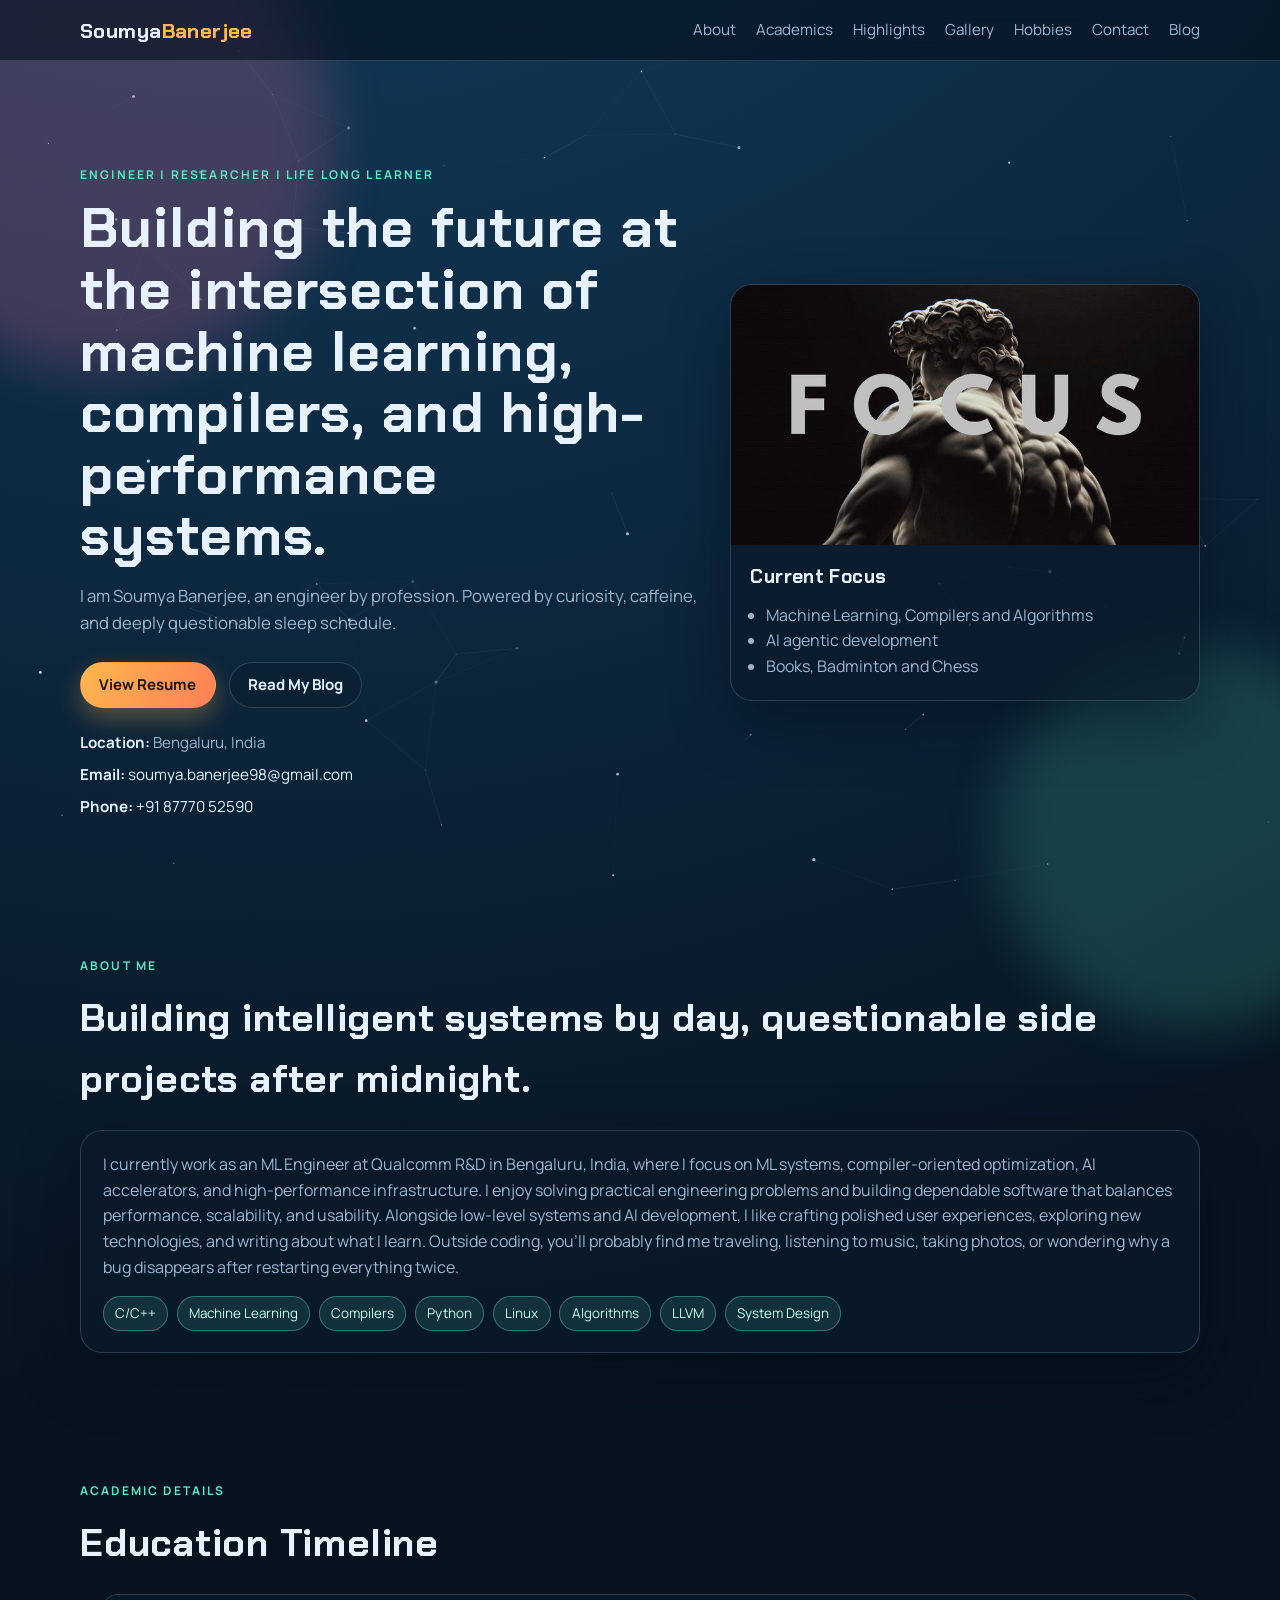
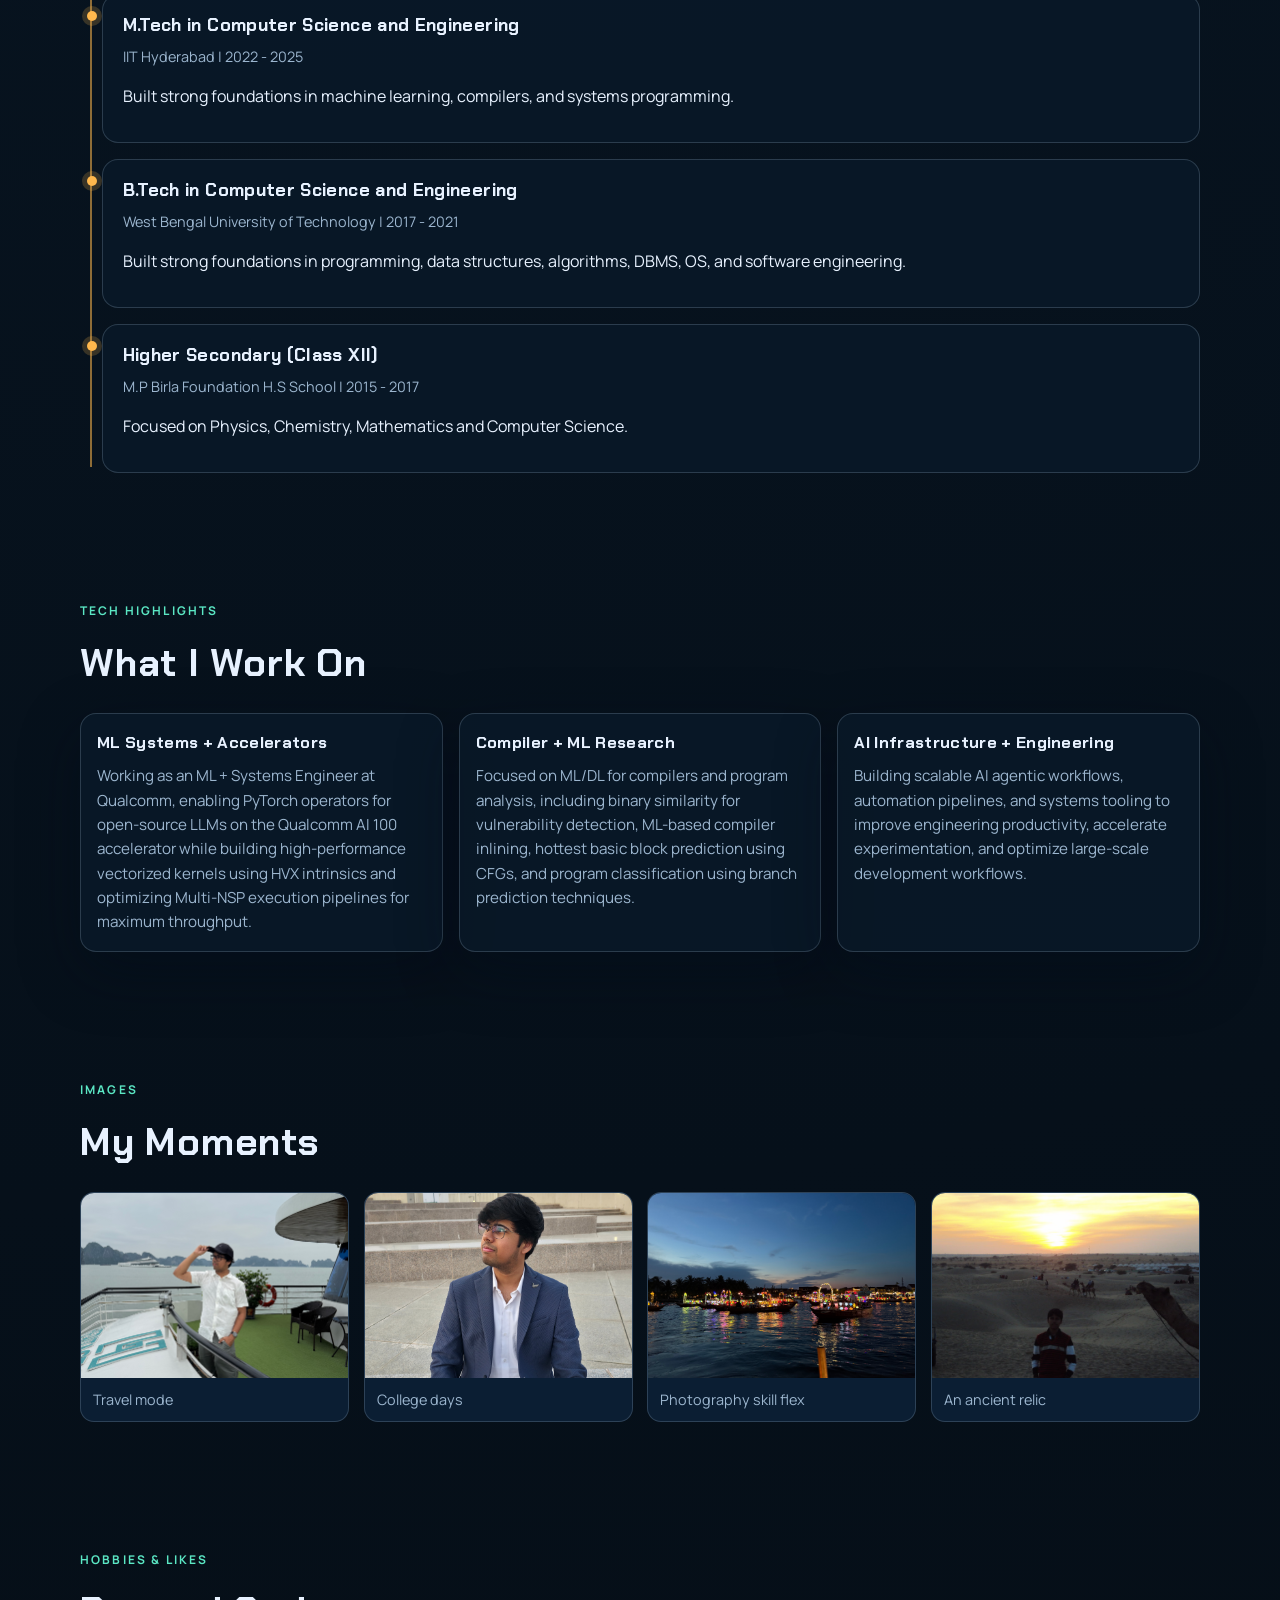
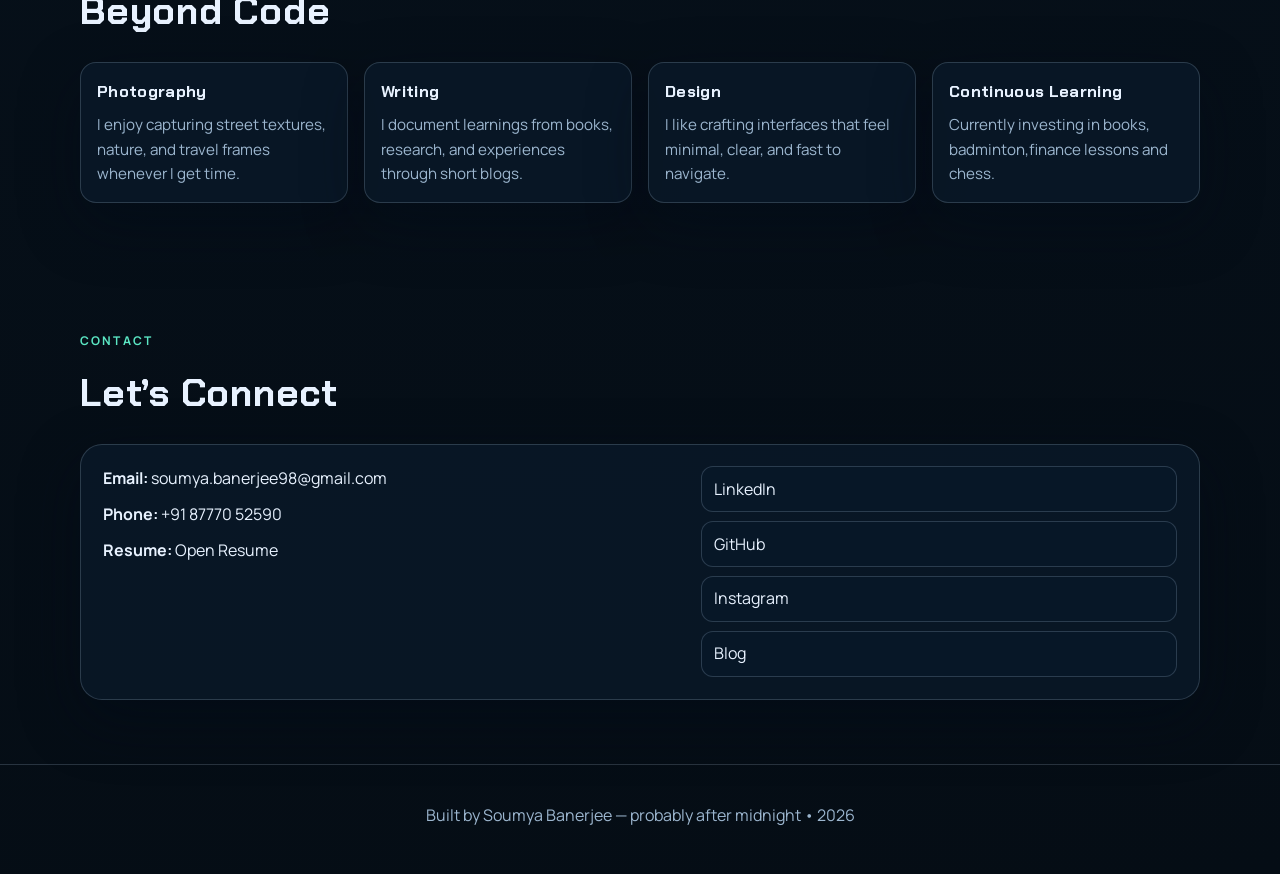
==== commit 8d5e203b: "Redesign of portfolio" ====
--- a/index.html
+++ b/index.html
@@ -1,217 +1,244 @@
-<!DOCTYPE HTML>
-<!--
-	Landed by HTML5 UP
-	html5up.net | @ajlkn
-	Free for personal and commercial use under the CCA 3.0 license (html5up.net/license)
--->
-<html>
-	<head>
-		<title>Landed by HTML5 UP</title>
-		<meta charset="utf-8" />
-		<meta name="viewport" content="width=device-width, initial-scale=1, user-scalable=no" />
-		<link rel="stylesheet" href="assets/css/main.css" />
-		<noscript><link rel="stylesheet" href="assets/css/noscript.css" /></noscript>
-	</head>
-	<body class="is-preload landing">
-		<div id="page-wrapper">
-
-			<!-- Header -->
-				<header id="header">
-					<h1 id="logo"><a href="index.html">Landed</a></h1>
-					<nav id="nav">
-						<ul>
-							<li><a href="index.html">Home</a></li>
-							<li>
-								<a href="#">Layouts</a>
-								<ul>
-									<li><a href="left-sidebar.html">Left Sidebar</a></li>
-									<li><a href="right-sidebar.html">Right Sidebar</a></li>
-									<li><a href="no-sidebar.html">No Sidebar</a></li>
-									<li>
-										<a href="#">Submenu</a>
-										<ul>
-											<li><a href="#">Option 1</a></li>
-											<li><a href="#">Option 2</a></li>
-											<li><a href="#">Option 3</a></li>
-											<li><a href="#">Option 4</a></li>
-										</ul>
-									</li>
-								</ul>
-							</li>
-							<li><a href="elements.html">Elements</a></li>
-							<li><a href="#" class="button primary">Sign Up</a></li>
-						</ul>
-					</nav>
-				</header>
-
-			<!-- Banner -->
-				<section id="banner">
-					<div class="content">
-						<header>
-							<h2>The future has landed</h2>
-							<p>And there are no hoverboards or flying cars.<br />
-							Just apps. Lots of mother flipping apps.</p>
-						</header>
-						<span class="image"><img src="images/pic01.jpg" alt="" /></span>
-					</div>
-					<a href="#one" class="goto-next scrolly">Next</a>
-				</section>
-
-			<!-- One -->
-				<section id="one" class="spotlight style1 bottom">
-					<span class="image fit main"><img src="images/pic02.jpg" alt="" /></span>
-					<div class="content">
-						<div class="container">
-							<div class="row">
-								<div class="col-4 col-12-medium">
-									<header>
-										<h2>Odio faucibus ipsum integer consequat</h2>
-										<p>Nascetur eu nibh vestibulum amet gravida nascetur praesent</p>
-									</header>
-								</div>
-								<div class="col-4 col-12-medium">
-									<p>Feugiat accumsan lorem eu ac lorem amet sed accumsan donec.
-									Blandit orci porttitor semper. Arcu phasellus tortor enim mi
-									nisi praesent dolor adipiscing. Integer mi sed nascetur cep aliquet
-									augue varius tempus lobortis porttitor accumsan consequat
-									adipiscing lorem dolor.</p>
-								</div>
-								<div class="col-4 col-12-medium">
-									<p>Morbi enim nascetur et placerat lorem sed iaculis neque ante
-									adipiscing adipiscing metus massa. Blandit orci porttitor semper.
-									Arcu phasellus tortor enim mi mi nisi praesent adipiscing. Integer
-									mi sed nascetur cep aliquet augue varius tempus. Feugiat lorem
-									ipsum dolor nullam.</p>
-								</div>
-							</div>
-						</div>
-					</div>
-					<a href="#two" class="goto-next scrolly">Next</a>
-				</section>
-
-			<!-- Two -->
-				<section id="two" class="spotlight style2 right">
-					<span class="image fit main"><img src="images/pic03.jpg" alt="" /></span>
-					<div class="content">
-						<header>
-							<h2>Interdum amet non magna accumsan</h2>
-							<p>Nunc commodo accumsan eget id nisi eu col volutpat magna</p>
-						</header>
-						<p>Feugiat accumsan lorem eu ac lorem amet ac arcu phasellus tortor enim mi mi nisi praesent adipiscing. Integer mi sed nascetur cep aliquet augue varius tempus lobortis porttitor lorem et accumsan consequat adipiscing lorem.</p>
-						<ul class="actions">
-							<li><a href="#" class="button">Learn More</a></li>
-						</ul>
-					</div>
-					<a href="#three" class="goto-next scrolly">Next</a>
-				</section>
-
-			<!-- Three -->
-				<section id="three" class="spotlight style3 left">
-					<span class="image fit main bottom"><img src="images/pic04.jpg" alt="" /></span>
-					<div class="content">
-						<header>
-							<h2>Interdum felis blandit praesent sed augue</h2>
-							<p>Accumsan integer ultricies aliquam vel massa sapien phasellus</p>
-						</header>
-						<p>Feugiat accumsan lorem eu ac lorem amet ac arcu phasellus tortor enim mi mi nisi praesent adipiscing. Integer mi sed nascetur cep aliquet augue varius tempus lobortis porttitor lorem et accumsan consequat adipiscing lorem.</p>
-						<ul class="actions">
-							<li><a href="#" class="button">Learn More</a></li>
-						</ul>
-					</div>
-					<a href="#four" class="goto-next scrolly">Next</a>
-				</section>
-
-			<!-- Four -->
-				<section id="four" class="wrapper style1 special fade-up">
-					<div class="container">
-						<header class="major">
-							<h2>Accumsan sed tempus adipiscing blandit</h2>
-							<p>Iaculis ac volutpat vis non enim gravida nisi faucibus posuere arcu consequat</p>
-						</header>
-						<div class="box alt">
-							<div class="row gtr-uniform">
-								<section class="col-4 col-6-medium col-12-xsmall">
-									<span class="icon solid alt major fa-chart-area"></span>
-									<h3>Ipsum sed commodo</h3>
-									<p>Feugiat accumsan lorem eu ac lorem amet accumsan donec. Blandit orci porttitor.</p>
-								</section>
-								<section class="col-4 col-6-medium col-12-xsmall">
-									<span class="icon solid alt major fa-comment"></span>
-									<h3>Eleifend lorem ornare</h3>
-									<p>Feugiat accumsan lorem eu ac lorem amet accumsan donec. Blandit orci porttitor.</p>
-								</section>
-								<section class="col-4 col-6-medium col-12-xsmall">
-									<span class="icon solid alt major fa-flask"></span>
-									<h3>Cubilia cep lobortis</h3>
-									<p>Feugiat accumsan lorem eu ac lorem amet accumsan donec. Blandit orci porttitor.</p>
-								</section>
-								<section class="col-4 col-6-medium col-12-xsmall">
-									<span class="icon solid alt major fa-paper-plane"></span>
-									<h3>Non semper interdum</h3>
-									<p>Feugiat accumsan lorem eu ac lorem amet accumsan donec. Blandit orci porttitor.</p>
-								</section>
-								<section class="col-4 col-6-medium col-12-xsmall">
-									<span class="icon solid alt major fa-file"></span>
-									<h3>Odio laoreet accumsan</h3>
-									<p>Feugiat accumsan lorem eu ac lorem amet accumsan donec. Blandit orci porttitor.</p>
-								</section>
-								<section class="col-4 col-6-medium col-12-xsmall">
-									<span class="icon solid alt major fa-lock"></span>
-									<h3>Massa arcu accumsan</h3>
-									<p>Feugiat accumsan lorem eu ac lorem amet accumsan donec. Blandit orci porttitor.</p>
-								</section>
-							</div>
-						</div>
-						<footer class="major">
-							<ul class="actions special">
-								<li><a href="#" class="button">Magna sed feugiat</a></li>
-							</ul>
-						</footer>
-					</div>
-				</section>
-
-			<!-- Five -->
-				<section id="five" class="wrapper style2 special fade">
-					<div class="container">
-						<header>
-							<h2>Magna faucibus lorem diam</h2>
-							<p>Ante metus praesent faucibus ante integer id accumsan eleifend</p>
-						</header>
-						<form method="post" action="#" class="cta">
-							<div class="row gtr-uniform gtr-50">
-								<div class="col-8 col-12-xsmall"><input type="email" name="email" id="email" placeholder="Your Email Address" /></div>
-								<div class="col-4 col-12-xsmall"><input type="submit" value="Get Started" class="fit primary" /></div>
-							</div>
-						</form>
-					</div>
-				</section>
-
-			<!-- Footer -->
-				<footer id="footer">
-					<ul class="icons">
-						<li><a href="#" class="icon brands alt fa-twitter"><span class="label">Twitter</span></a></li>
-						<li><a href="#" class="icon brands alt fa-facebook-f"><span class="label">Facebook</span></a></li>
-						<li><a href="#" class="icon brands alt fa-linkedin-in"><span class="label">LinkedIn</span></a></li>
-						<li><a href="#" class="icon brands alt fa-instagram"><span class="label">Instagram</span></a></li>
-						<li><a href="#" class="icon brands alt fa-github"><span class="label">GitHub</span></a></li>
-						<li><a href="#" class="icon solid alt fa-envelope"><span class="label">Email</span></a></li>
-					</ul>
-					<ul class="copyright">
-						<li>&copy; Untitled. All rights reserved.</li><li>Design: <a href="http://html5up.net">HTML5 UP</a></li>
-					</ul>
-				</footer>
-
-		</div>
-
-		<!-- Scripts -->
-			<script src="assets/js/jquery.min.js"></script>
-			<script src="assets/js/jquery.scrolly.min.js"></script>
-			<script src="assets/js/jquery.dropotron.min.js"></script>
-			<script src="assets/js/jquery.scrollex.min.js"></script>
-			<script src="assets/js/browser.min.js"></script>
-			<script src="assets/js/breakpoints.min.js"></script>
-			<script src="assets/js/util.js"></script>
-			<script src="assets/js/main.js"></script>
-
-	</body>
-</html>+<!DOCTYPE html>
+<html lang="en">
+<head>
+  <meta charset="utf-8" />
+  <meta name="viewport" content="width=device-width, initial-scale=1" />
+  <meta name="description" content="Soumya Banerjee portfolio featuring academics, projects, hobbies, and a personal blog." />
+  <title>Soumya Banerjee | Portfolio</title>
+  <link rel="preconnect" href="https://fonts.googleapis.com" />
+  <link rel="preconnect" href="https://fonts.gstatic.com" crossorigin />
+  <link href="https://fonts.googleapis.com/css2?family=Chakra+Petch:wght@400;500;600;700&family=Manrope:wght@400;500;600;700;800&display=swap" rel="stylesheet" />
+  <link rel="stylesheet" href="assets/css/portfolio.css" />
+</head>
+<body>
+  <canvas id="cosmic-bg" aria-hidden="true"></canvas>
+  <div class="bg-glow bg-glow-a" aria-hidden="true"></div>
+  <div class="bg-glow bg-glow-b" aria-hidden="true"></div>
+
+  <header class="site-header">
+    <div class="container nav-wrap">
+      <a class="brand" href="#home">Soumya<span>Banerjee</span></a>
+      <button class="menu-toggle" aria-label="Toggle navigation" aria-expanded="false">Menu</button>
+      <nav class="site-nav" id="site-nav">
+        <a href="#about">About</a>
+        <a href="#academics">Academics</a>
+        <a href="#highlights">Highlights</a>
+        <a href="#gallery">Gallery</a>
+        <a href="#hobbies">Hobbies</a>
+        <a href="#contact">Contact</a>
+        <a href="blog.html">Blog</a>
+      </nav>
+    </div>
+  </header>
+
+  <main>
+    <section class="hero" id="home">
+      <div class="container hero-grid">
+        <div class="hero-copy reveal">
+          <p class="eyebrow"> Engineer | Researcher | Life Long Learner </p>
+          <h1>Building the future at the intersection of machine learning, compilers, and high-performance systems.</h1>
+          <p class="lead">
+            I am Soumya Banerjee, an engineer by profession.
+            Powered by curiosity, caffeine, and deeply questionable sleep schedule.
+          </p>
+          <div class="hero-actions">
+            <a class="btn btn-primary" href="data/Soumya_Banerjee_Resume.pdf" target="_blank" rel="noopener">View Resume</a>
+            <a class="btn btn-ghost" href="blog.html">Read My Blog</a>
+          </div>
+          <ul class="quick-meta">
+            <li><strong>Location:</strong> Bengaluru, India</li>
+            <li><strong>Email:</strong> <a href="mailto:soumya.banerjee98@gmail.com">soumya.banerjee98@gmail.com</a></li>
+            <li><strong>Phone:</strong> <a href="tel:+918777052590">+91 87770 52590</a></li>
+          </ul>
+        </div>
+        <div class="hero-card reveal">
+          <img src="images/Stoic Motivation.jpeg" alt="Soumya profile placeholder" />
+          <div class="hero-card-content">
+            <h2>Current Focus</h2>
+            <ul>
+              <li>Machine Learning, Compilers and Algorithms</li>
+              <li>AI agentic development</li>
+              <li>Books, Badminton and Chess</li>
+            </ul>
+          </div>
+        </div>
+      </div>
+    </section>
+
+    <section class="section" id="about">
+      <div class="container reveal">
+        <div class="section-heading">
+          <p class="eyebrow">About Me</p>
+          <h2>Building intelligent systems by day, questionable side projects after midnight.</h2>
+        </div>
+        <div class="split-card">
+          <p>
+            I currently work as an ML Engineer at Qualcomm R&D in Bengaluru, India, where I focus on ML systems, compiler-oriented optimization,
+            AI accelerators, and high-performance infrastructure. I enjoy solving practical engineering problems and building dependable software
+            that balances performance, scalability, and usability. Alongside low-level systems and AI development, I like crafting polished user experiences,
+            exploring new technologies, and writing about what I learn. Outside coding, you'll probably find me traveling, listening to music,
+            taking photos, or wondering why a bug disappears after restarting everything twice.
+          </p>
+          <div class="chip-list">
+            <span>C/C++</span>
+            <span>Machine Learning</span>
+            <span>Compilers</span>
+            <span>Python</span>
+            <span>Linux</span>
+            <span>Algorithms</span>
+            <span>LLVM</span>
+            <span>System Design</span>
+          </div>
+        </div>
+      </div>
+    </section>
+
+    <section class="section" id="academics">
+      <div class="container reveal">
+        <div class="section-heading">
+          <p class="eyebrow">Academic Details</p>
+          <h2>Education Timeline</h2>
+        </div>
+        <div class="timeline">
+          <article class="timeline-item">
+            <h3>M.Tech in Computer Science and Engineering</h3>
+            <p class="muted">IIT Hyderabad | 2022 - 2025</p>
+            <p>Built strong foundations in machine learning, compilers, and systems programming.</p>
+          </article>
+          <article class="timeline-item">
+            <h3>B.Tech in Computer Science and Engineering</h3>
+            <p class="muted">West Bengal University of Technology | 2017 - 2021</p>
+            <p>Built strong foundations in programming, data structures, algorithms, DBMS, OS, and software engineering.</p>
+          </article>
+          <article class="timeline-item">
+            <h3>Higher Secondary (Class XII)</h3>
+            <p class="muted">M.P Birla Foundation H.S School | 2015 - 2017</p>
+            <p>Focused on Physics, Chemistry, Mathematics and Computer Science.</p>
+          </article>
+        </div>
+      </div>
+    </section>
+
+    <section class="section" id="highlights">
+      <div class="container reveal">
+        <div class="section-heading">
+          <p class="eyebrow">Tech Highlights</p>
+          <h2>What I Work On</h2>
+        </div>
+        <div class="card-grid three-col">
+          <article class="info-card">
+            <h3>ML Systems + Accelerators</h3>
+            <p>
+              Working as an ML + Systems Engineer at Qualcomm, enabling PyTorch operators 
+              for open-source LLMs on the Qualcomm AI 100 accelerator while building 
+              high-performance vectorized kernels using HVX intrinsics and optimizing 
+              Multi-NSP execution pipelines for maximum throughput.
+            </p>
+          </article>
+          <article class="info-card">
+            <h3>Compiler + ML Research</h3>
+            <p>
+              Focused on ML/DL for compilers and program analysis, including binary similarity 
+              for vulnerability detection, ML-based compiler inlining, hottest basic block 
+              prediction using CFGs, and program classification using branch prediction techniques.
+            </p>
+          </article>
+          <article class="info-card">
+            <h3>AI Infrastructure + Engineering</h3>
+            <p>
+              Building scalable AI agentic workflows, automation pipelines, and systems tooling 
+              to improve engineering productivity, accelerate experimentation, and optimize 
+              large-scale development workflows.
+            </p>
+          </article>
+        </div>
+      </div>
+    </section>
+
+    <section class="section" id="gallery">
+      <div class="container reveal">
+        <div class="section-heading">
+          <p class="eyebrow">Images</p>
+          <h2>My Moments</h2>
+        </div>
+        <!-- <p class="section-note">Replace these placeholder images with your personal photos in the <code>images/</code> folder.</p> -->
+        <div class="photo-grid">
+          <figure>
+            <img src="images/me_on_boat.jpeg" alt="Personal photo placeholder 1" />
+            <figcaption>Travel mode</figcaption>
+          </figure>
+          <figure>
+            <img src="images/college_pic.JPG" alt="Personal photo placeholder 2" />
+            <figcaption>College days</figcaption>
+          </figure>
+          <figure>
+            <img src="images/better_boat_lights.jpeg" alt="Personal photo placeholder 3" />
+            <figcaption>Photography skill flex</figcaption>
+          </figure>
+          <figure>
+            <img src="images/me_with_camel.JPG" alt="Personal photo placeholder 4" />
+            <figcaption>An ancient relic</figcaption>
+          </figure>
+        </div>
+      </div>
+    </section>
+
+    <section class="section" id="hobbies">
+      <div class="container reveal">
+        <div class="section-heading">
+          <p class="eyebrow">Hobbies & Likes</p>
+          <h2>Beyond Code</h2>
+        </div>
+        <div class="card-grid four-col">
+          <article class="info-card">
+            <h3>Photography</h3>
+            <p>I enjoy capturing street textures, nature, and travel frames whenever I get time.</p>
+          </article>
+          <article class="info-card">
+            <h3>Writing</h3>
+            <p>I document learnings from books, research, and experiences through short blogs.</p>
+          </article>
+          <article class="info-card">
+            <h3>Design</h3>
+            <p>I like crafting interfaces that feel minimal, clear, and fast to navigate.</p>
+          </article>
+          <article class="info-card">
+            <h3>Continuous Learning</h3>
+            <p>Currently investing in books, badminton,finance lessons and chess.</p>
+          </article>
+        </div>
+      </div>
+    </section>
+
+    <section class="section" id="contact">
+      <div class="container reveal">
+        <div class="section-heading">
+          <p class="eyebrow">Contact</p>
+          <h2>Let’s Connect</h2>
+        </div>
+        <div class="contact-panel">
+          <div>
+            <p><strong>Email:</strong> <a href="mailto:soumya.banerjee98@gmail.com">soumya.banerjee98@gmail.com</a></p>
+            <p><strong>Phone:</strong> <a href="tel:+918777052590">+91 87770 52590</a></p>
+            <p><strong>Resume:</strong> <a href="data/Soumya_Banerjee_Resume.pdf" target="_blank" rel="noopener">Open Resume</a></p>
+          </div>
+          <div class="social-links">
+            <a href="https://www.linkedin.com/in/soumya-banerjee98/" target="_blank" rel="noopener">LinkedIn</a>
+            <a href="https://github.com/Soumyaworks" target="_blank" rel="noopener">GitHub</a>
+            <a href="https://www.instagram.com/dweep_banerjee" target="_blank" rel="noopener">Instagram</a>
+            <a href="blog.html">Blog</a>
+          </div>
+        </div>
+      </div>
+    </section>
+  </main>
+
+  <footer class="site-footer">
+    <div class="container">
+      <p>Built by Soumya Banerjee — probably after midnight • 2026</p>
+    </div>
+  </footer>
+
+  <script src="assets/js/portfolio.js"></script>
+</body>
+</html>
--- a/assets/css/portfolio.css
+++ b/assets/css/portfolio.css
@@ -0,0 +1,801 @@
+:root {
+  --bg: #07131f;
+  --bg-soft: #10243a;
+  --surface: rgba(10, 26, 43, 0.74);
+  --surface-strong: rgba(13, 32, 54, 0.92);
+  --text: #e8f2ff;
+  --muted: #9cb6cf;
+  --accent: #ffb84d;
+  --accent-soft: #f06c9b;
+  --line: rgba(199, 224, 252, 0.18);
+  --success: #5be7c4;
+  --radius: 22px;
+  --shadow: 0 20px 60px rgba(3, 12, 24, 0.45);
+}
+
+* {
+  box-sizing: border-box;
+}
+
+html {
+  scroll-behavior: smooth;
+}
+
+body {
+  margin: 0;
+  font-family: "Manrope", "Segoe UI", sans-serif;
+  color: var(--text);
+  background: radial-gradient(circle at 20% -20%, #154a72 0%, var(--bg) 45%, #050d15 100%);
+  min-height: 100vh;
+  line-height: 1.6;
+  overflow-x: hidden;
+}
+
+h1,
+h2,
+h3,
+.brand {
+  font-family: "Chakra Petch", "Trebuchet MS", sans-serif;
+  letter-spacing: 0.02em;
+}
+
+a {
+  color: var(--text);
+  text-decoration: none;
+}
+
+img {
+  display: block;
+  width: 100%;
+}
+
+.container {
+  width: min(1120px, 92vw);
+  margin: 0 auto;
+}
+
+#cosmic-bg {
+  position: fixed;
+  inset: 0;
+  z-index: -3;
+  width: 100%;
+  height: 100%;
+}
+
+.bg-glow {
+  position: fixed;
+  border-radius: 50%;
+  filter: blur(26px);
+  z-index: -2;
+  opacity: 0.5;
+}
+
+.bg-glow-a {
+  width: 36vw;
+  height: 36vw;
+  min-width: 260px;
+  min-height: 260px;
+  background: rgba(240, 108, 155, 0.45);
+  left: -10vw;
+  top: -7vw;
+  animation: drift-a 12s ease-in-out infinite alternate;
+}
+
+.bg-glow-b {
+  width: 30vw;
+  height: 30vw;
+  min-width: 220px;
+  min-height: 220px;
+  background: rgba(91, 231, 196, 0.35);
+  right: -8vw;
+  bottom: -10vw;
+  animation: drift-b 11s ease-in-out infinite alternate;
+}
+
+@keyframes drift-a {
+  from { transform: translate(0, 0) scale(1); }
+  to { transform: translate(60px, 30px) scale(1.08); }
+}
+
+@keyframes drift-b {
+  from { transform: translate(0, 0) scale(1); }
+  to { transform: translate(-50px, -40px) scale(1.1); }
+}
+
+.site-header {
+  position: sticky;
+  top: 0;
+  z-index: 30;
+  backdrop-filter: blur(12px);
+  background: rgba(5, 16, 28, 0.62);
+  border-bottom: 1px solid var(--line);
+}
+
+.nav-wrap {
+  display: flex;
+  align-items: center;
+  justify-content: space-between;
+  padding: 0.85rem 0;
+}
+
+.brand {
+  font-weight: 700;
+  font-size: 1.3rem;
+}
+
+.brand span {
+  color: var(--accent);
+}
+
+.menu-toggle {
+  display: none;
+  background: transparent;
+  color: var(--text);
+  border: 1px solid var(--line);
+  border-radius: 999px;
+  padding: 0.42rem 0.9rem;
+}
+
+.site-nav {
+  display: flex;
+  gap: 1.25rem;
+  align-items: center;
+}
+
+.site-nav a {
+  color: var(--muted);
+  font-size: 0.95rem;
+}
+
+.site-nav a:hover,
+.site-nav a:focus-visible {
+  color: var(--text);
+}
+
+.hero {
+  padding: 6.5rem 0 4.5rem;
+}
+
+.hero-grid {
+  display: grid;
+  grid-template-columns: 1.25fr 0.95fr;
+  gap: 2rem;
+  align-items: center;
+}
+
+.eyebrow {
+  text-transform: uppercase;
+  letter-spacing: 0.18em;
+  font-size: 0.75rem;
+  color: var(--success);
+  margin: 0 0 0.8rem;
+  font-weight: 700;
+}
+
+.hero h1 {
+  font-size: clamp(2rem, 5vw, 3.5rem);
+  line-height: 1.1;
+  margin: 0 0 1rem;
+}
+
+.lead {
+  color: var(--muted);
+  font-size: 1.05rem;
+  margin: 0 0 1.6rem;
+}
+
+.hero-actions {
+  display: flex;
+  gap: 0.8rem;
+  flex-wrap: wrap;
+  margin-bottom: 1.4rem;
+}
+
+.btn {
+  display: inline-flex;
+  align-items: center;
+  justify-content: center;
+  border-radius: 999px;
+  padding: 0.62rem 1.15rem;
+  border: 1px solid transparent;
+  font-weight: 700;
+  font-size: 0.94rem;
+  transition: transform 0.25s ease, box-shadow 0.25s ease, border-color 0.25s ease;
+}
+
+.btn:hover {
+  transform: translateY(-2px);
+}
+
+.btn-primary {
+  background: linear-gradient(120deg, var(--accent), #ff7f57);
+  color: #1c1408;
+  box-shadow: 0 10px 24px rgba(255, 184, 77, 0.32);
+}
+
+.btn-ghost {
+  background: rgba(11, 32, 51, 0.7);
+  border-color: var(--line);
+  color: var(--text);
+}
+
+.quick-meta {
+  list-style: none;
+  padding: 0;
+  margin: 0;
+  display: grid;
+  gap: 0.5rem;
+  color: var(--muted);
+  font-size: 0.95rem;
+}
+
+.quick-meta strong {
+  color: var(--text);
+}
+
+.hero-card {
+  background: var(--surface);
+  border: 1px solid var(--line);
+  border-radius: var(--radius);
+  overflow: hidden;
+  box-shadow: var(--shadow);
+}
+
+.hero-card img {
+  height: 260px;
+  object-fit: cover;
+}
+
+.hero-card-content {
+  padding: 1.1rem 1.2rem 1.3rem;
+}
+
+.hero-card h2 {
+  margin: 0 0 0.6rem;
+  font-size: 1.2rem;
+}
+
+.hero-card ul {
+  margin: 0;
+  padding-left: 1rem;
+  color: var(--muted);
+}
+
+.section {
+  padding: 4rem 0;
+}
+
+.section-heading h2 {
+  margin: 0.1rem 0 1.2rem;
+  font-size: clamp(1.5rem, 3vw, 2.4rem);
+}
+
+.split-card,
+.contact-panel {
+  background: var(--surface);
+  border: 1px solid var(--line);
+  border-radius: var(--radius);
+  padding: 1.35rem;
+  box-shadow: var(--shadow);
+}
+
+.split-card p {
+  margin: 0;
+  color: var(--muted);
+}
+
+.chip-list {
+  margin-top: 1rem;
+  display: flex;
+  flex-wrap: wrap;
+  gap: 0.55rem;
+}
+
+.chip-list span {
+  background: rgba(91, 231, 196, 0.12);
+  border: 1px solid rgba(91, 231, 196, 0.4);
+  color: #c7fff1;
+  border-radius: 999px;
+  padding: 0.35rem 0.7rem;
+  font-size: 0.84rem;
+}
+
+.timeline {
+  position: relative;
+  display: grid;
+  gap: 1rem;
+}
+
+.timeline::before {
+  content: "";
+  position: absolute;
+  left: 10px;
+  top: 6px;
+  bottom: 6px;
+  width: 2px;
+  background: rgba(255, 184, 77, 0.55);
+}
+
+.timeline-item {
+  position: relative;
+  margin-left: 1.4rem;
+  background: var(--surface);
+  border: 1px solid var(--line);
+  border-radius: 16px;
+  padding: 1rem 1rem 1rem 1.2rem;
+}
+
+.timeline-item::before {
+  content: "";
+  position: absolute;
+  left: -1.05rem;
+  top: 1rem;
+  width: 10px;
+  height: 10px;
+  border-radius: 50%;
+  background: var(--accent);
+  box-shadow: 0 0 0 5px rgba(255, 184, 77, 0.2);
+}
+
+.timeline-item h3 {
+  margin: 0;
+  font-size: 1.12rem;
+}
+
+.muted {
+  color: var(--muted);
+  font-size: 0.9rem;
+  margin: 0.35rem 0 0.65rem;
+}
+
+.card-grid {
+  display: grid;
+  gap: 1rem;
+}
+
+.three-col {
+  grid-template-columns: repeat(3, minmax(0, 1fr));
+}
+
+.four-col {
+  grid-template-columns: repeat(4, minmax(0, 1fr));
+}
+
+.info-card {
+  background: var(--surface);
+  border: 1px solid var(--line);
+  border-radius: 16px;
+  padding: 1rem;
+  box-shadow: var(--shadow);
+}
+
+.info-card h3 {
+  margin: 0 0 0.5rem;
+  font-size: 1.02rem;
+}
+
+.info-card p {
+  margin: 0;
+  color: var(--muted);
+  font-size: 0.95rem;
+}
+
+.section-note {
+  margin: 0 0 0.9rem;
+  color: var(--muted);
+}
+
+.photo-grid {
+  display: grid;
+  grid-template-columns: repeat(4, minmax(0, 1fr));
+  gap: 0.9rem;
+}
+
+.photo-grid figure {
+  margin: 0;
+  border-radius: 14px;
+  overflow: hidden;
+  background: var(--surface-strong);
+  border: 1px solid var(--line);
+}
+
+.photo-grid img {
+  height: 185px;
+  object-fit: cover;
+}
+
+.photo-grid figcaption {
+  padding: 0.6rem 0.75rem;
+  color: var(--muted);
+  font-size: 0.9rem;
+}
+
+.contact-panel {
+  display: grid;
+  grid-template-columns: 1.1fr 0.9fr;
+  gap: 1rem;
+}
+
+.contact-panel p {
+  margin: 0 0 0.65rem;
+  color: var(--muted);
+}
+
+.contact-panel strong {
+  color: var(--text);
+}
+
+.social-links {
+  display: grid;
+  gap: 0.55rem;
+}
+
+.social-links a {
+  display: block;
+  border: 1px solid var(--line);
+  background: rgba(8, 25, 42, 0.78);
+  border-radius: 12px;
+  padding: 0.58rem 0.75rem;
+  color: var(--text);
+}
+
+.social-links a:hover {
+  border-color: rgba(255, 184, 77, 0.45);
+}
+
+.site-footer {
+  border-top: 1px solid var(--line);
+  padding: 1.4rem 0 1.8rem;
+  color: var(--muted);
+  text-align: center;
+}
+
+.reveal {
+  opacity: 0;
+  transform: translateY(22px);
+  transition: opacity 0.6s ease, transform 0.6s ease;
+}
+
+.reveal.visible {
+  opacity: 1;
+  transform: translateY(0);
+}
+
+@media (max-width: 1000px) {
+  .hero-grid,
+  .contact-panel {
+    grid-template-columns: 1fr;
+  }
+
+  .three-col {
+    grid-template-columns: repeat(2, minmax(0, 1fr));
+  }
+
+  .four-col,
+  .photo-grid {
+    grid-template-columns: repeat(2, minmax(0, 1fr));
+  }
+}
+
+@media (max-width: 760px) {
+  .menu-toggle {
+    display: inline-flex;
+  }
+
+  .site-nav {
+    position: absolute;
+    right: 4vw;
+    top: 64px;
+    background: rgba(5, 16, 28, 0.96);
+    border: 1px solid var(--line);
+    border-radius: 12px;
+    padding: 0.8rem;
+    display: none;
+    flex-direction: column;
+    align-items: flex-start;
+    min-width: 165px;
+  }
+
+  .site-nav.open {
+    display: flex;
+  }
+
+  .hero {
+    padding-top: 5.2rem;
+  }
+
+  .section {
+    padding: 3.2rem 0;
+  }
+}
+
+@media (max-width: 560px) {
+  .three-col,
+  .four-col,
+  .photo-grid {
+    grid-template-columns: 1fr;
+  }
+
+  .hero h1 {
+    font-size: 1.9rem;
+  }
+
+  .btn {
+    width: 100%;
+  }
+}
+
+.plain-page {
+  background: radial-gradient(circle at 20% -20%, #133750 0%, #07131f 44%, #040b13 100%);
+}
+
+.blog-wrap,
+.resume-wrap {
+  padding: 3.4rem 0 4rem;
+}
+
+.blog-header h1 {
+  margin: 0.1rem 0 0.7rem;
+  font-size: clamp(2rem, 4.8vw, 3rem);
+}
+
+.back-link {
+  margin-bottom: 1.1rem;
+}
+
+.blog-controls {
+  display: grid;
+  grid-template-columns: 1fr 240px;
+  gap: 1rem;
+  margin-bottom: 1rem;
+}
+
+.control-box {
+  display: flex;
+  flex-direction: column;
+  gap: 0.35rem;
+}
+
+.control-box label,
+.blog-form-card label {
+  color: var(--muted);
+  font-weight: 600;
+  font-size: 0.88rem;
+}
+
+.control-box input,
+.control-box select,
+.blog-form-card input,
+.blog-form-card textarea {
+  width: 100%;
+  border-radius: 12px;
+  border: 1px solid var(--line);
+  background: rgba(8, 24, 40, 0.9);
+  color: var(--text);
+  padding: 0.62rem 0.76rem;
+  font: inherit;
+}
+
+.blog-layout {
+  display: grid;
+  grid-template-columns: minmax(270px, 360px) 1fr;
+  gap: 1rem;
+  align-items: start;
+}
+
+.blog-form-card,
+.blog-posts-card,
+.resume-card {
+  background: var(--surface);
+  border: 1px solid var(--line);
+  border-radius: var(--radius);
+  padding: 1.1rem;
+  box-shadow: var(--shadow);
+}
+
+.blog-form-card h2,
+.blog-posts-card h2 {
+  margin: 0 0 0.8rem;
+  font-size: 1.15rem;
+}
+
+#post-form {
+  display: grid;
+  gap: 0.65rem;
+}
+
+.blog-list-head {
+  display: flex;
+  justify-content: space-between;
+  align-items: baseline;
+  border-bottom: 1px solid var(--line);
+  padding-bottom: 0.6rem;
+}
+
+.blog-list-head p {
+  margin: 0;
+  color: var(--muted);
+  font-size: 0.88rem;
+}
+
+.posts-list {
+  margin-top: 0.9rem;
+  display: grid;
+  gap: 0.85rem;
+}
+
+.post-item {
+  border: 1px solid var(--line);
+  border-radius: 14px;
+  padding: 0.8rem;
+  background: rgba(9, 27, 45, 0.82);
+}
+
+.post-head {
+  display: flex;
+  justify-content: space-between;
+  align-items: flex-start;
+  gap: 0.7rem;
+}
+
+.post-head h3 {
+  margin: 0;
+  font-size: 1.03rem;
+}
+
+.post-delete {
+  border: 1px solid rgba(240, 108, 155, 0.45);
+  background: rgba(240, 108, 155, 0.12);
+  color: #ffc6dc;
+  border-radius: 999px;
+  font-size: 0.78rem;
+  padding: 0.28rem 0.63rem;
+  cursor: pointer;
+}
+
+.post-meta {
+  color: var(--muted);
+  margin: 0.42rem 0;
+  font-size: 0.83rem;
+}
+
+.post-excerpt,
+.post-content {
+  color: #d6e7f7;
+  margin: 0.3rem 0;
+}
+
+.post-content {
+  color: var(--muted);
+  font-size: 0.94rem;
+}
+
+.post-tags {
+  display: flex;
+  flex-wrap: wrap;
+  gap: 0.42rem;
+  margin-top: 0.6rem;
+}
+
+.post-tags span {
+  border-radius: 999px;
+  font-size: 0.76rem;
+  color: #ffe5b6;
+  border: 1px solid rgba(255, 184, 77, 0.4);
+  background: rgba(255, 184, 77, 0.16);
+  padding: 0.22rem 0.55rem;
+}
+
+.empty-state {
+  margin: 0;
+  color: var(--muted);
+}
+
+.resume-card {
+  max-width: 860px;
+}
+
+.resume-header h1 {
+  margin: 0;
+  font-size: clamp(1.8rem, 3.6vw, 2.4rem);
+}
+
+.resume-header p {
+  margin: 0.28rem 0;
+  color: var(--muted);
+}
+
+.resume-contact {
+  margin-top: 1rem;
+  padding-top: 1rem;
+  border-top: 1px solid var(--line);
+  display: grid;
+  grid-template-columns: repeat(2, minmax(0, 1fr));
+  gap: 0.4rem 1rem;
+}
+
+.resume-contact p {
+  margin: 0;
+  color: var(--muted);
+}
+
+.resume-section {
+  margin-top: 1.2rem;
+  padding-top: 0.9rem;
+  border-top: 1px solid var(--line);
+}
+
+.resume-section h2 {
+  margin: 0 0 0.5rem;
+  font-size: 1.08rem;
+}
+
+.resume-section p {
+  margin: 0;
+  color: var(--muted);
+}
+
+.resume-section ul {
+  margin: 0;
+  padding-left: 1.1rem;
+  color: var(--muted);
+}
+
+@media (max-width: 900px) {
+  .blog-layout {
+    grid-template-columns: 1fr;
+  }
+
+  .blog-controls {
+    grid-template-columns: 1fr;
+  }
+
+  .resume-contact {
+    grid-template-columns: 1fr;
+  }
+}
+
+.blog-guide-card {
+  background: var(--surface);
+  border: 1px solid var(--line);
+  border-radius: var(--radius);
+  padding: 1.1rem;
+  box-shadow: var(--shadow);
+}
+
+.blog-guide-card h2 {
+  margin: 0 0 0.8rem;
+  font-size: 1.15rem;
+}
+
+.blog-steps {
+  margin: 0;
+  padding-left: 1.1rem;
+  color: var(--muted);
+}
+
+.blog-steps li {
+  margin-bottom: 0.5rem;
+}
+
+.post-title-link {
+  color: var(--text);
+}
+
+.post-title-link:hover,
+.post-open-link:hover {
+  color: var(--accent);
+}
+
+.post-open-link {
+  display: inline-block;
+  margin-top: 0.55rem;
+  color: #ffd598;
+  font-weight: 700;
+  font-size: 0.9rem;
+}
+
+.blog-post-page h1 {
+  margin: 0.25rem 0 0.5rem;
+  font-size: clamp(1.7rem, 3vw, 2.3rem);
+}
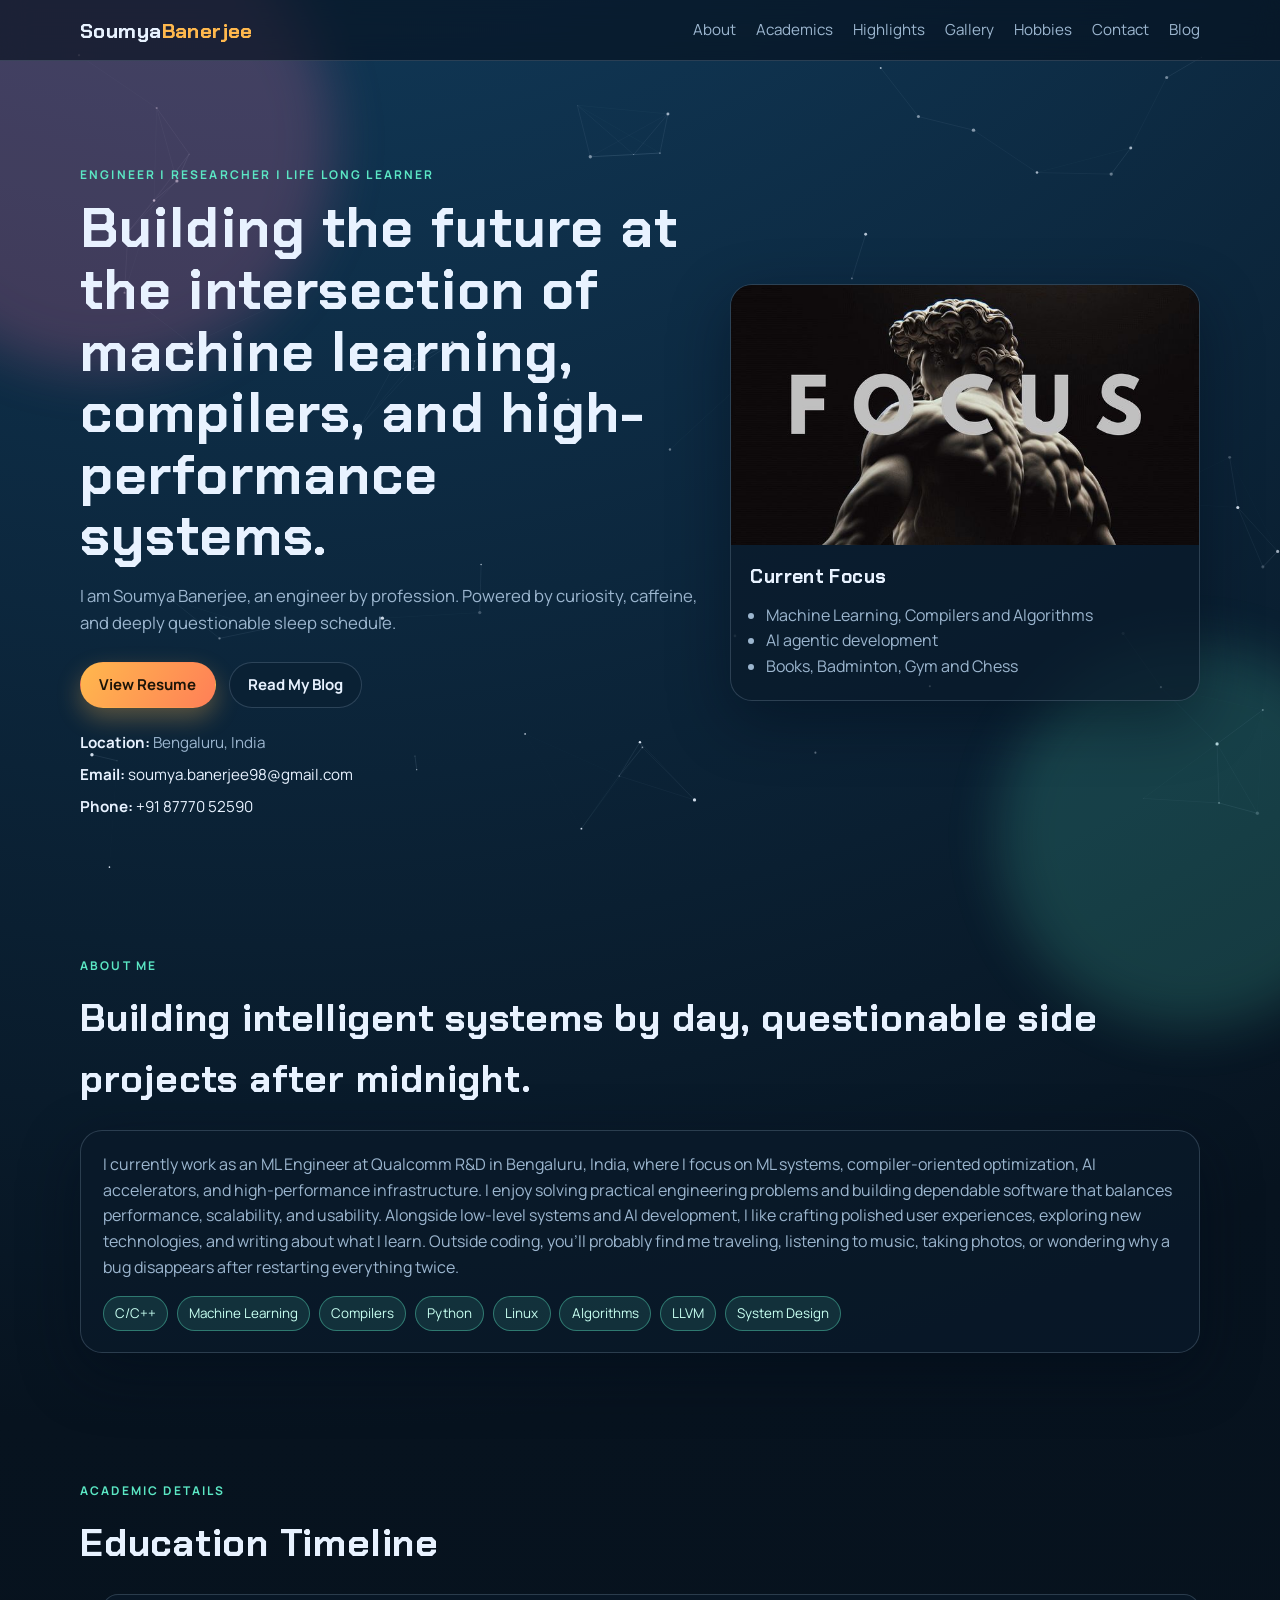
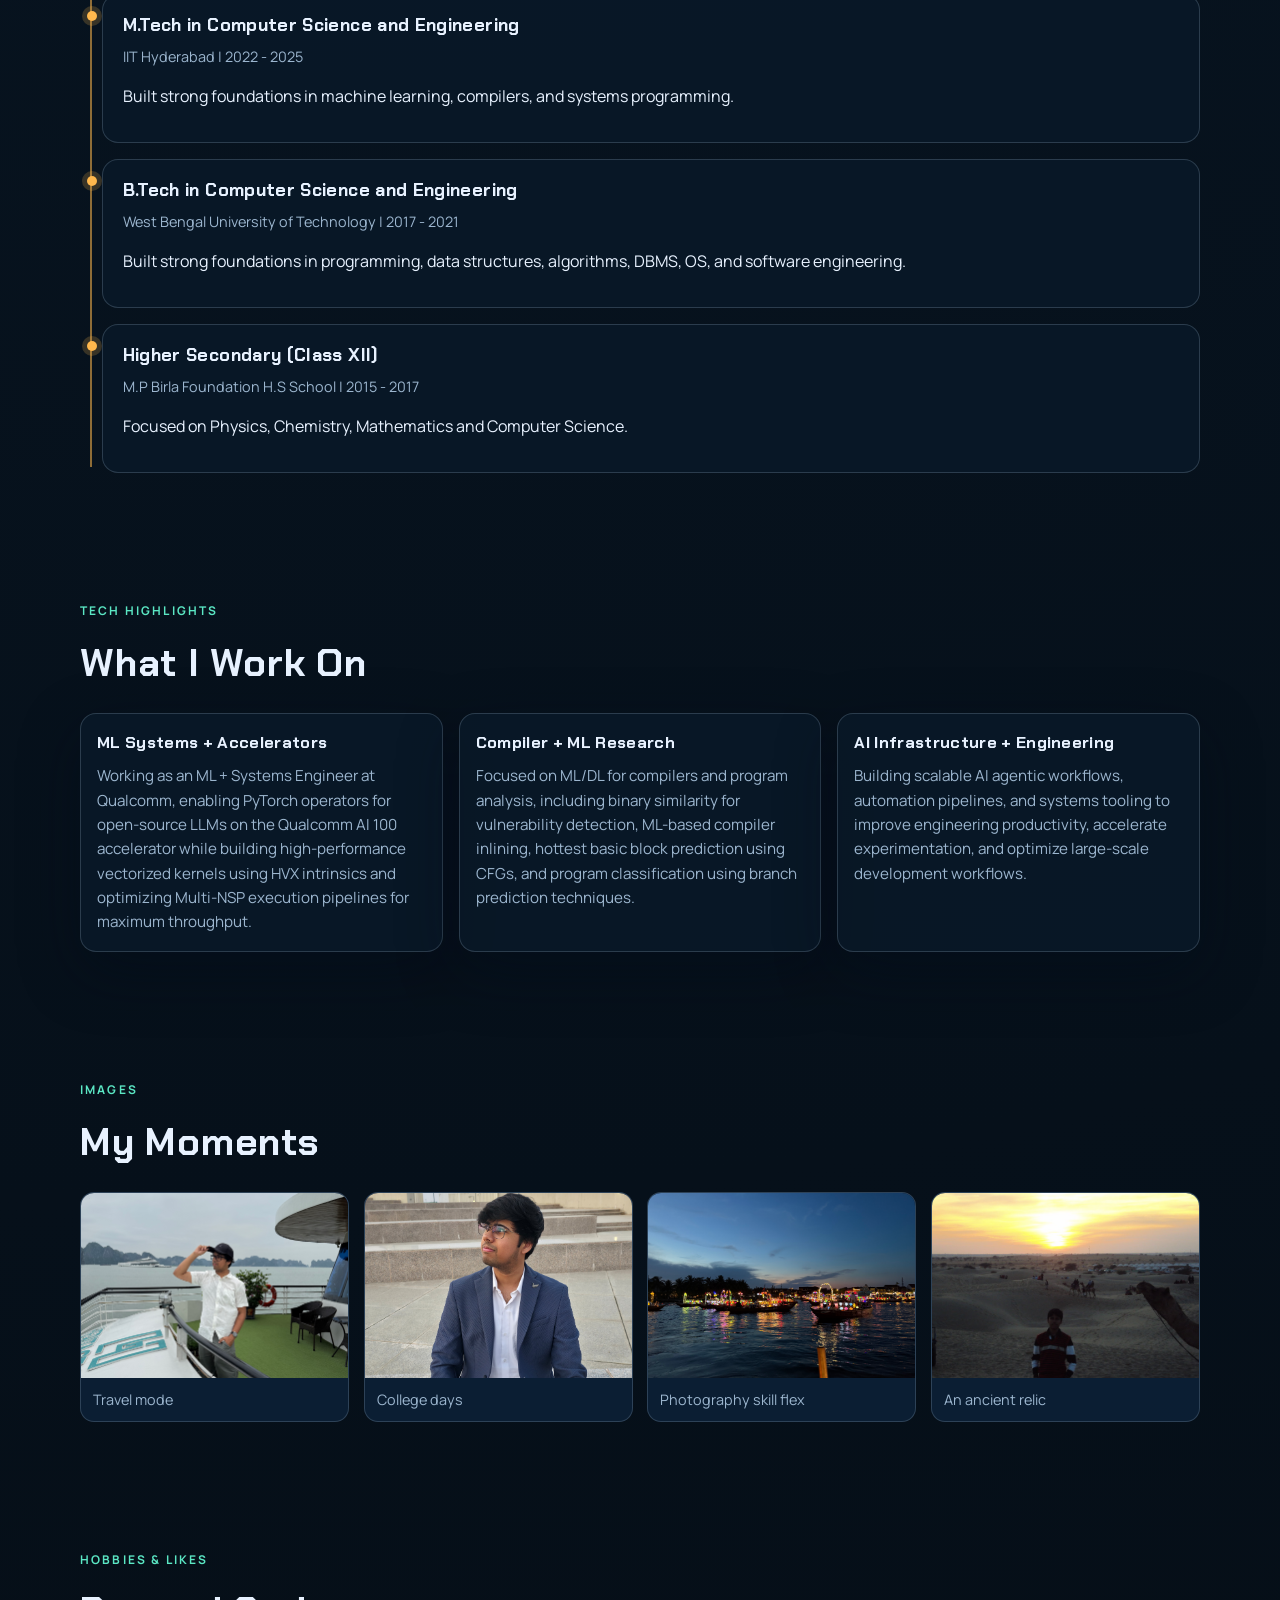
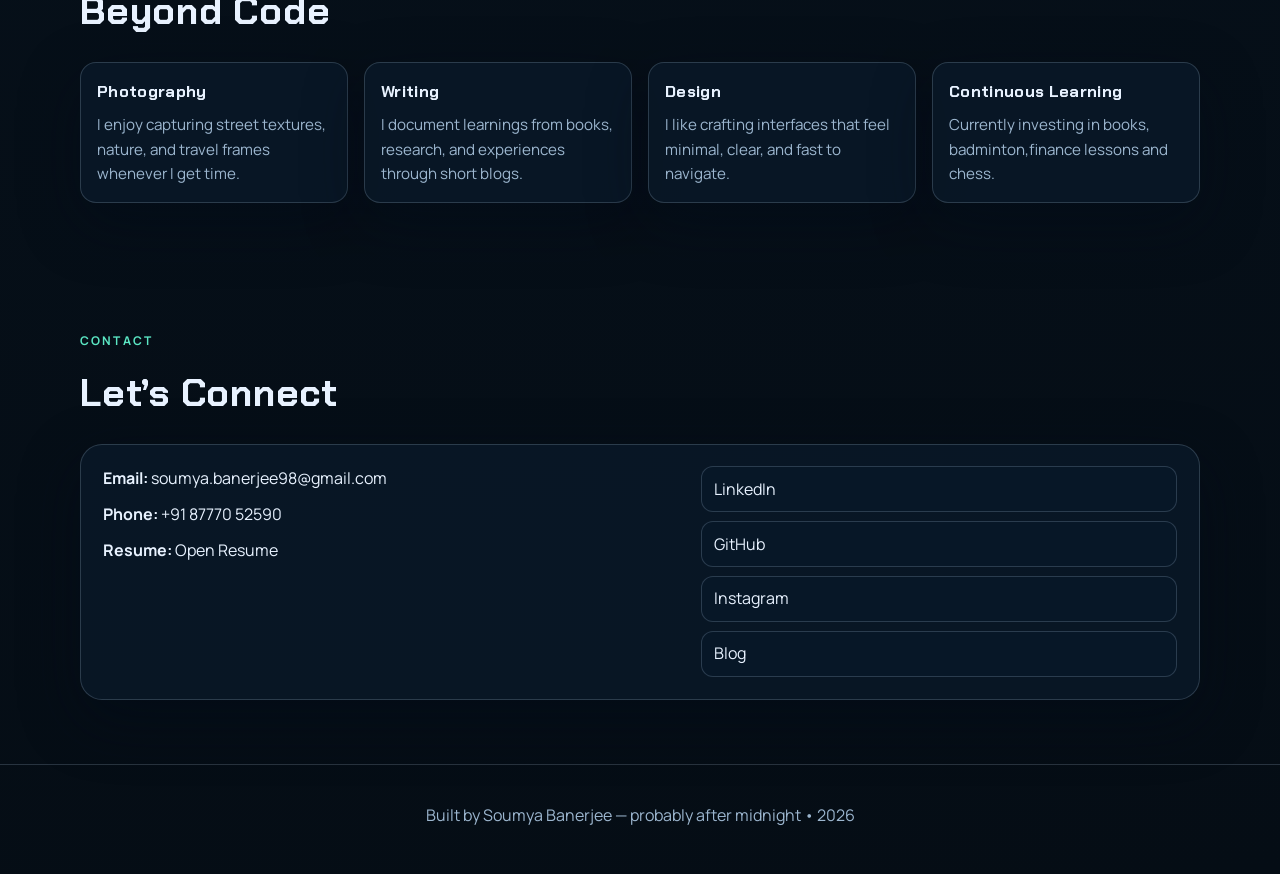
==== commit 6e49bdde: "Fixing readme and focus text" ====
--- a/index.html
+++ b/index.html
@@ -58,7 +58,7 @@
             <ul>
               <li>Machine Learning, Compilers and Algorithms</li>
               <li>AI agentic development</li>
-              <li>Books, Badminton and Chess</li>
+              <li>Books, Badminton, Gym and Chess</li>
             </ul>
           </div>
         </div>
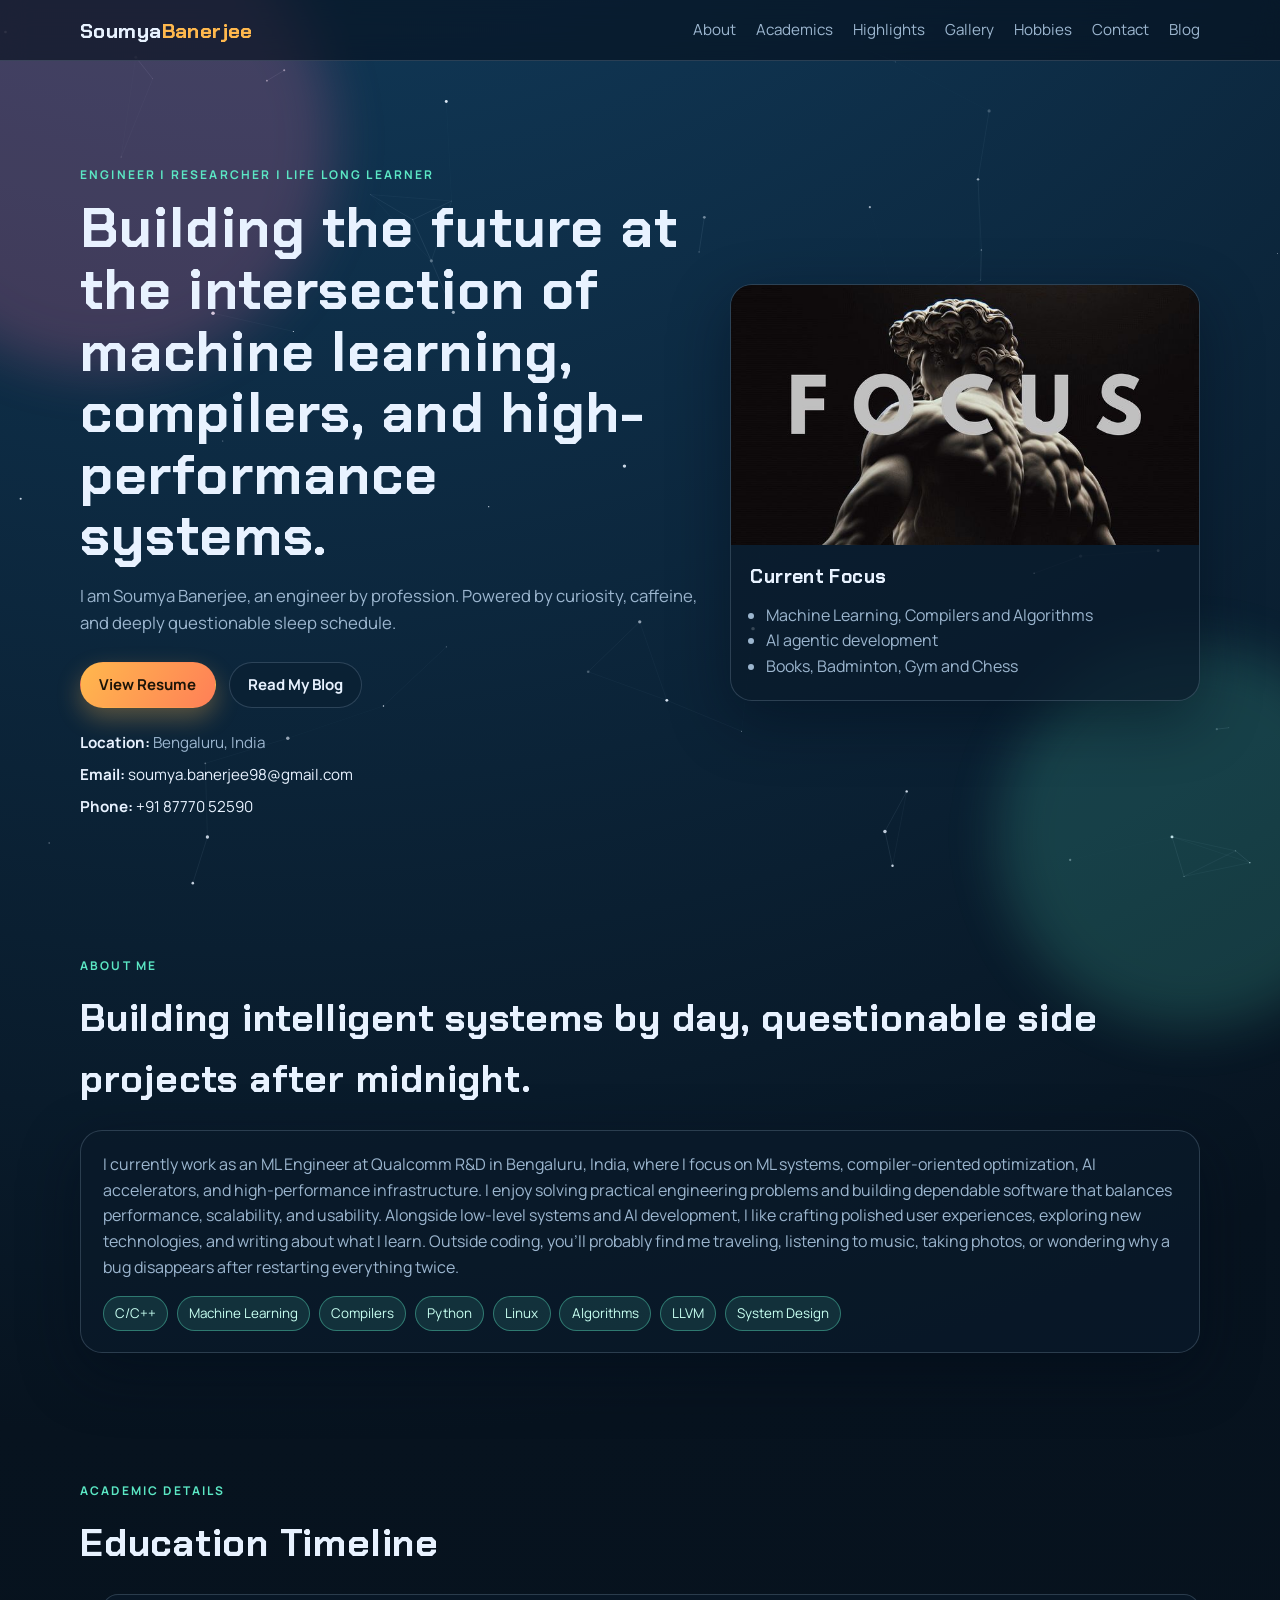
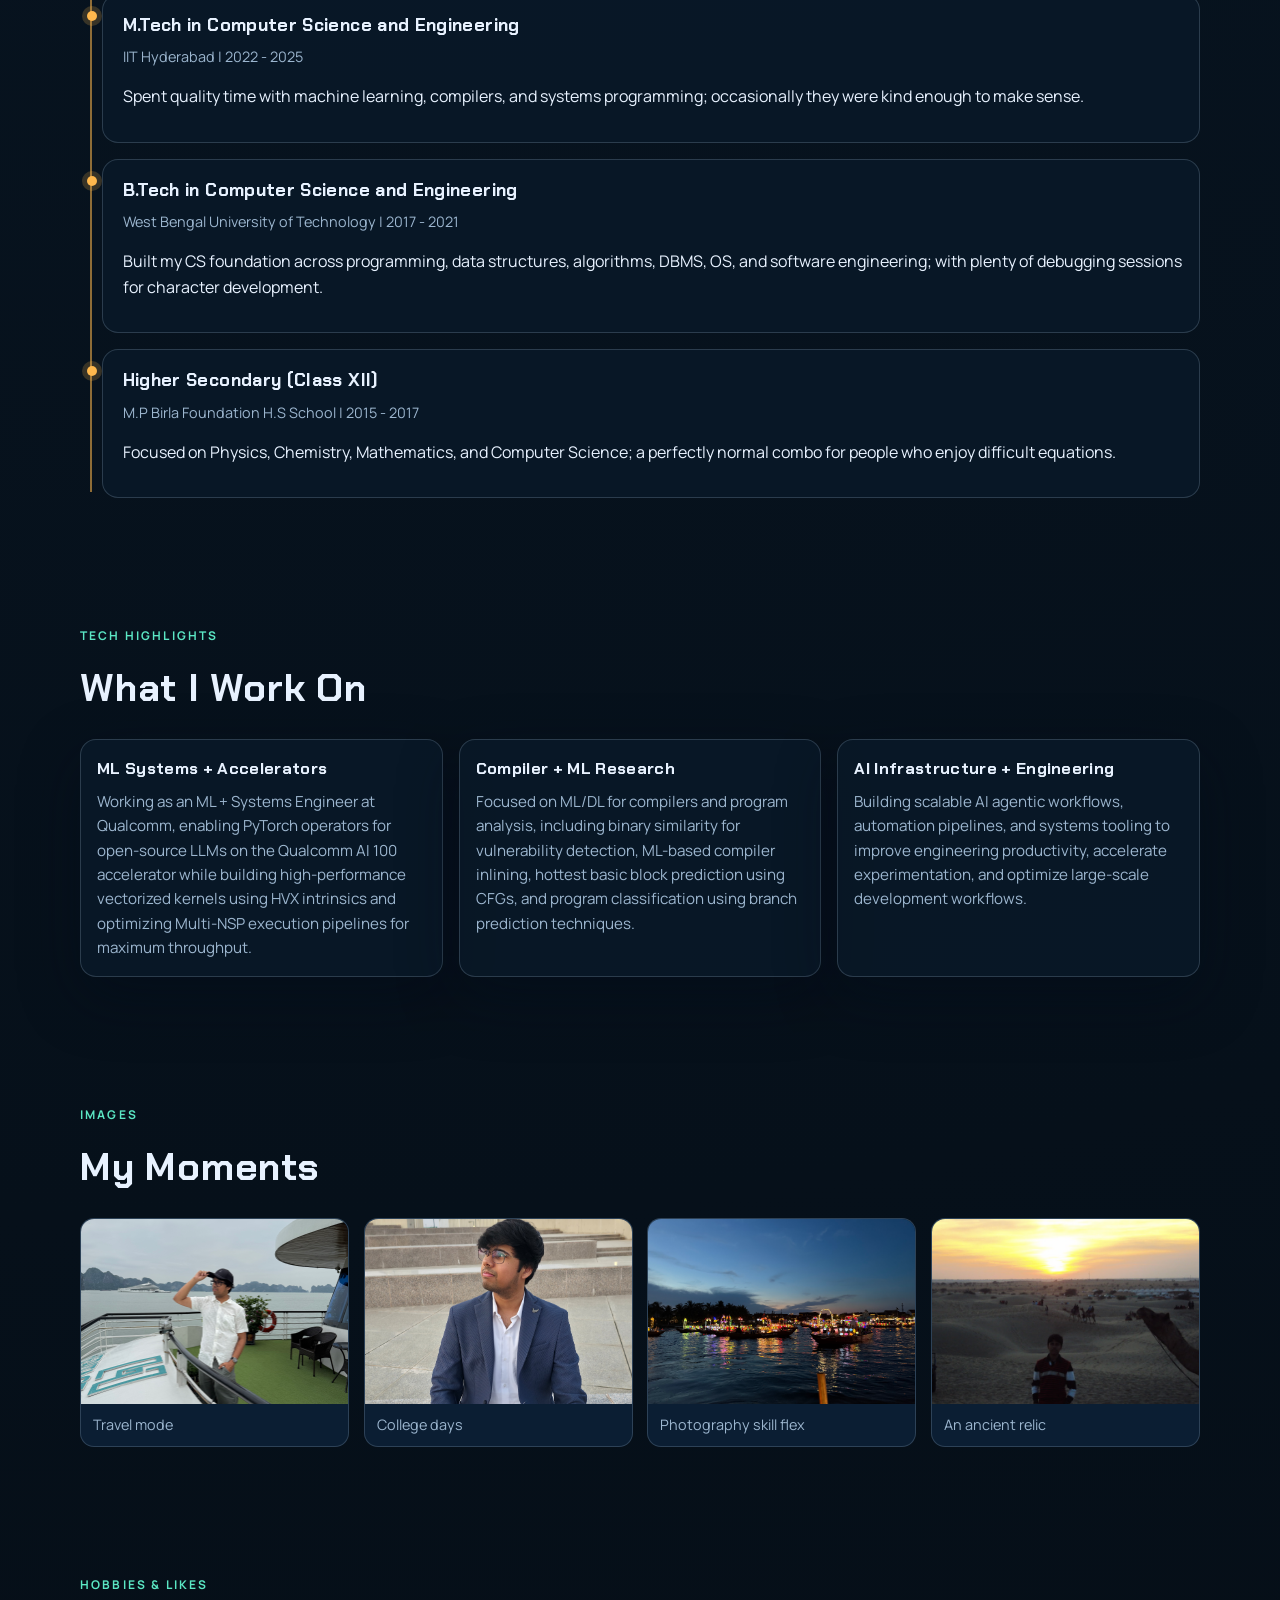
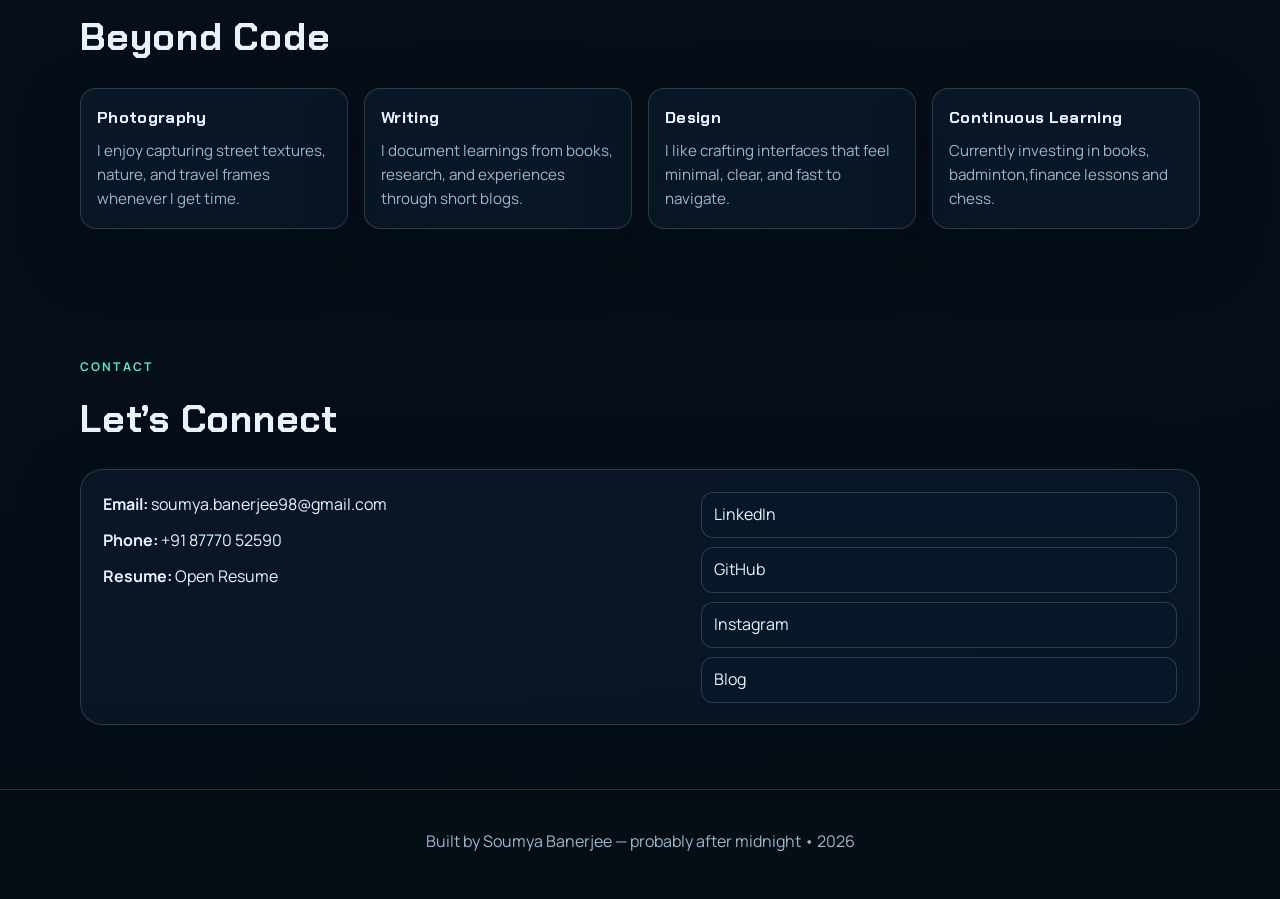
==== commit 2ae029ee: "Adding MLIR blog post" ====
--- a/index.html
+++ b/index.html
@@ -103,17 +103,17 @@
           <article class="timeline-item">
             <h3>M.Tech in Computer Science and Engineering</h3>
             <p class="muted">IIT Hyderabad | 2022 - 2025</p>
-            <p>Built strong foundations in machine learning, compilers, and systems programming.</p>
+            <p>Spent quality time with machine learning, compilers, and systems programming; occasionally they were kind enough to make sense.</p>
           </article>
           <article class="timeline-item">
             <h3>B.Tech in Computer Science and Engineering</h3>
             <p class="muted">West Bengal University of Technology | 2017 - 2021</p>
-            <p>Built strong foundations in programming, data structures, algorithms, DBMS, OS, and software engineering.</p>
+            <p>Built my CS foundation across programming, data structures, algorithms, DBMS, OS, and software engineering; with plenty of debugging sessions for character development.</p>
           </article>
           <article class="timeline-item">
             <h3>Higher Secondary (Class XII)</h3>
             <p class="muted">M.P Birla Foundation H.S School | 2015 - 2017</p>
-            <p>Focused on Physics, Chemistry, Mathematics and Computer Science.</p>
+            <p>Focused on Physics, Chemistry, Mathematics, and Computer Science; a perfectly normal combo for people who enjoy difficult equations.</p>
           </article>
         </div>
       </div>
--- a/assets/css/portfolio.css
+++ b/assets/css/portfolio.css
@@ -768,14 +768,13 @@
   font-size: 1.15rem;
 }
 
-.blog-steps {
-  margin: 0;
-  padding-left: 1.1rem;
-  color: var(--muted);
-}
-
-.blog-steps li {
-  margin-bottom: 0.5rem;
+.blog-guide-card p {
+  margin: 0 0 0.75rem;
+  color: #d6e7f7;
+}
+
+.blog-guide-card p:last-child {
+  margin-bottom: 0;
 }
 
 .post-title-link {
@@ -799,3 +798,40 @@
   margin: 0.25rem 0 0.5rem;
   font-size: clamp(1.7rem, 3vw, 2.3rem);
 }
+
+.blog-figure {
+  margin: 0.9rem 0 0;
+  border: 1px solid var(--line);
+  border-radius: 12px;
+  background: rgba(5, 16, 28, 0.46);
+  overflow: hidden;
+}
+
+.blog-figure figcaption {
+  margin: 0;
+  padding: 0.65rem 0.85rem;
+  border-bottom: 1px solid var(--line);
+  color: var(--text);
+  font-weight: 700;
+  font-size: 0.88rem;
+}
+
+.blog-figure pre {
+  margin: 0;
+  padding: 0.85rem;
+  overflow-x: auto;
+  color: var(--muted);
+  font: 0.86rem/1.55 "SFMono-Regular", Consolas, "Liberation Mono", monospace;
+  white-space: pre;
+}
+
+.blog-reference-list {
+  margin: 0;
+  padding-left: 1.1rem;
+  color: var(--muted);
+}
+
+.blog-reference-list a {
+  color: #ffd598;
+  font-weight: 700;
+}
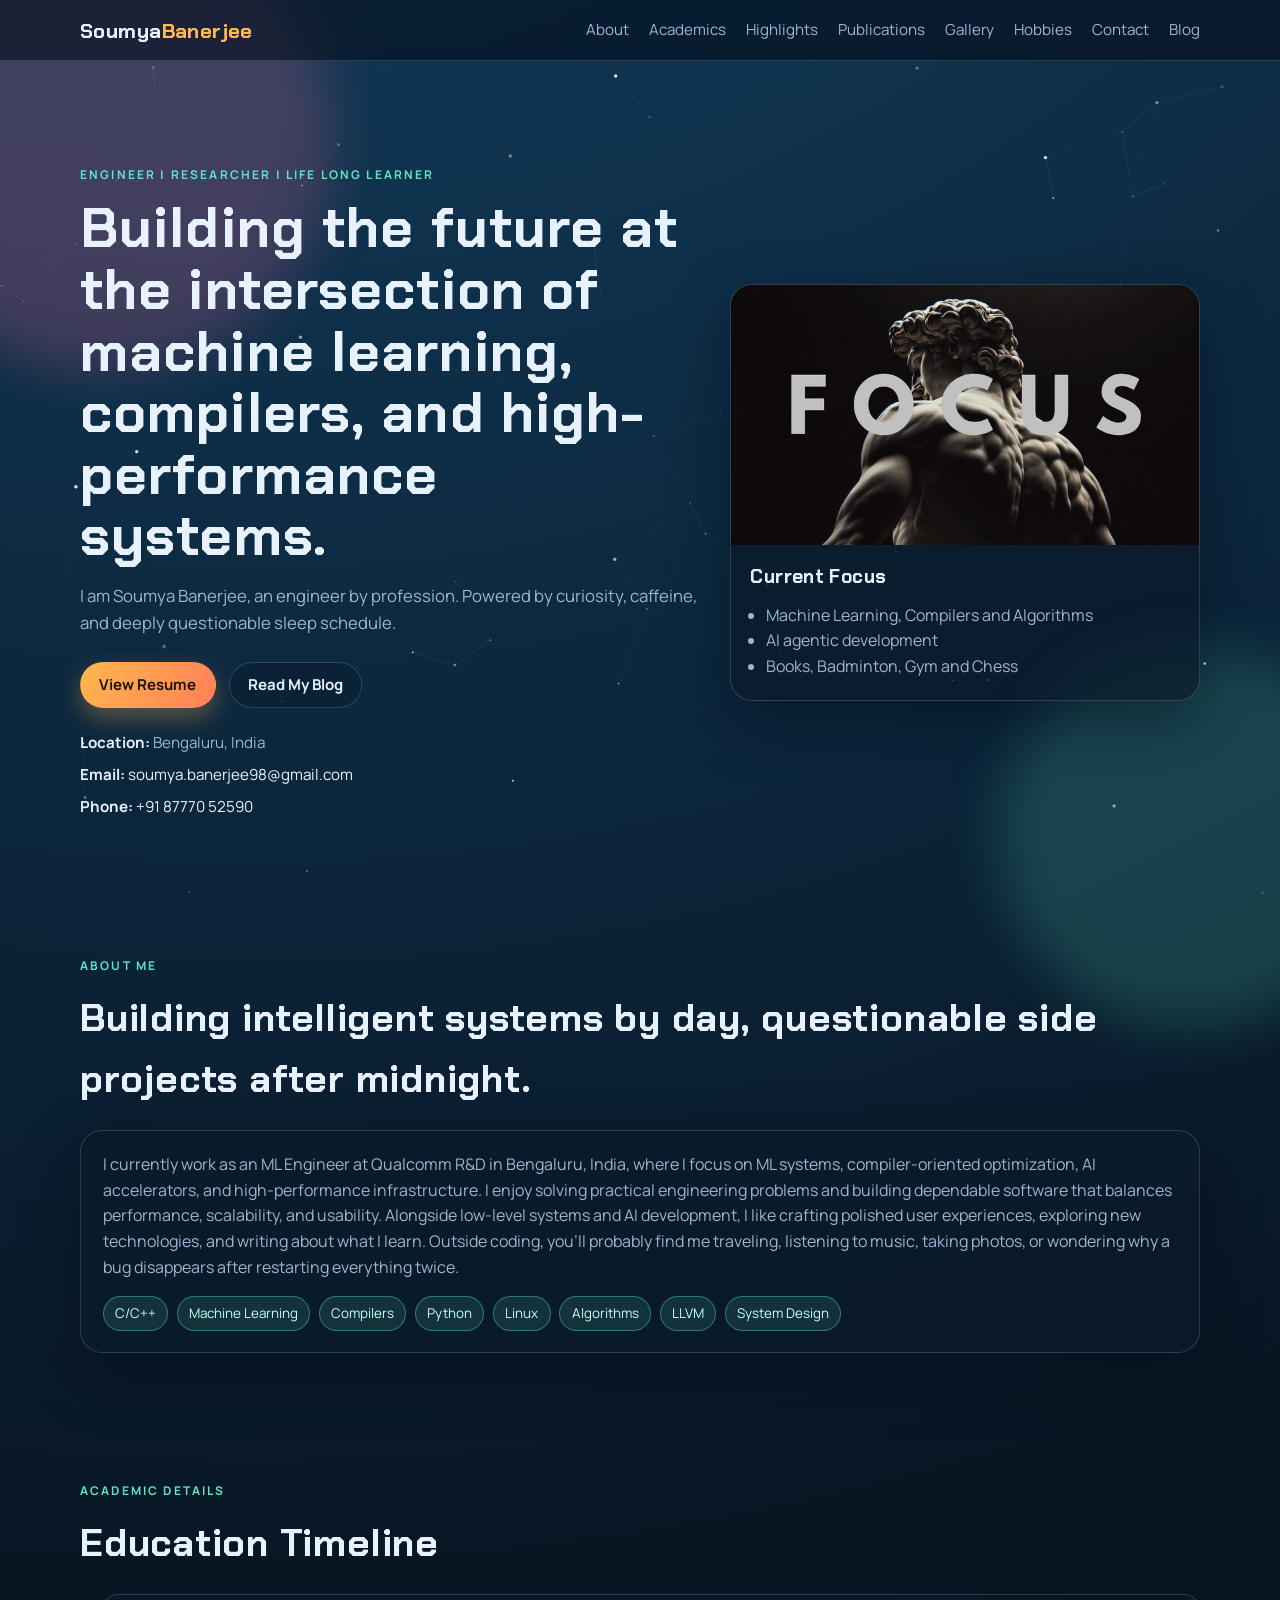
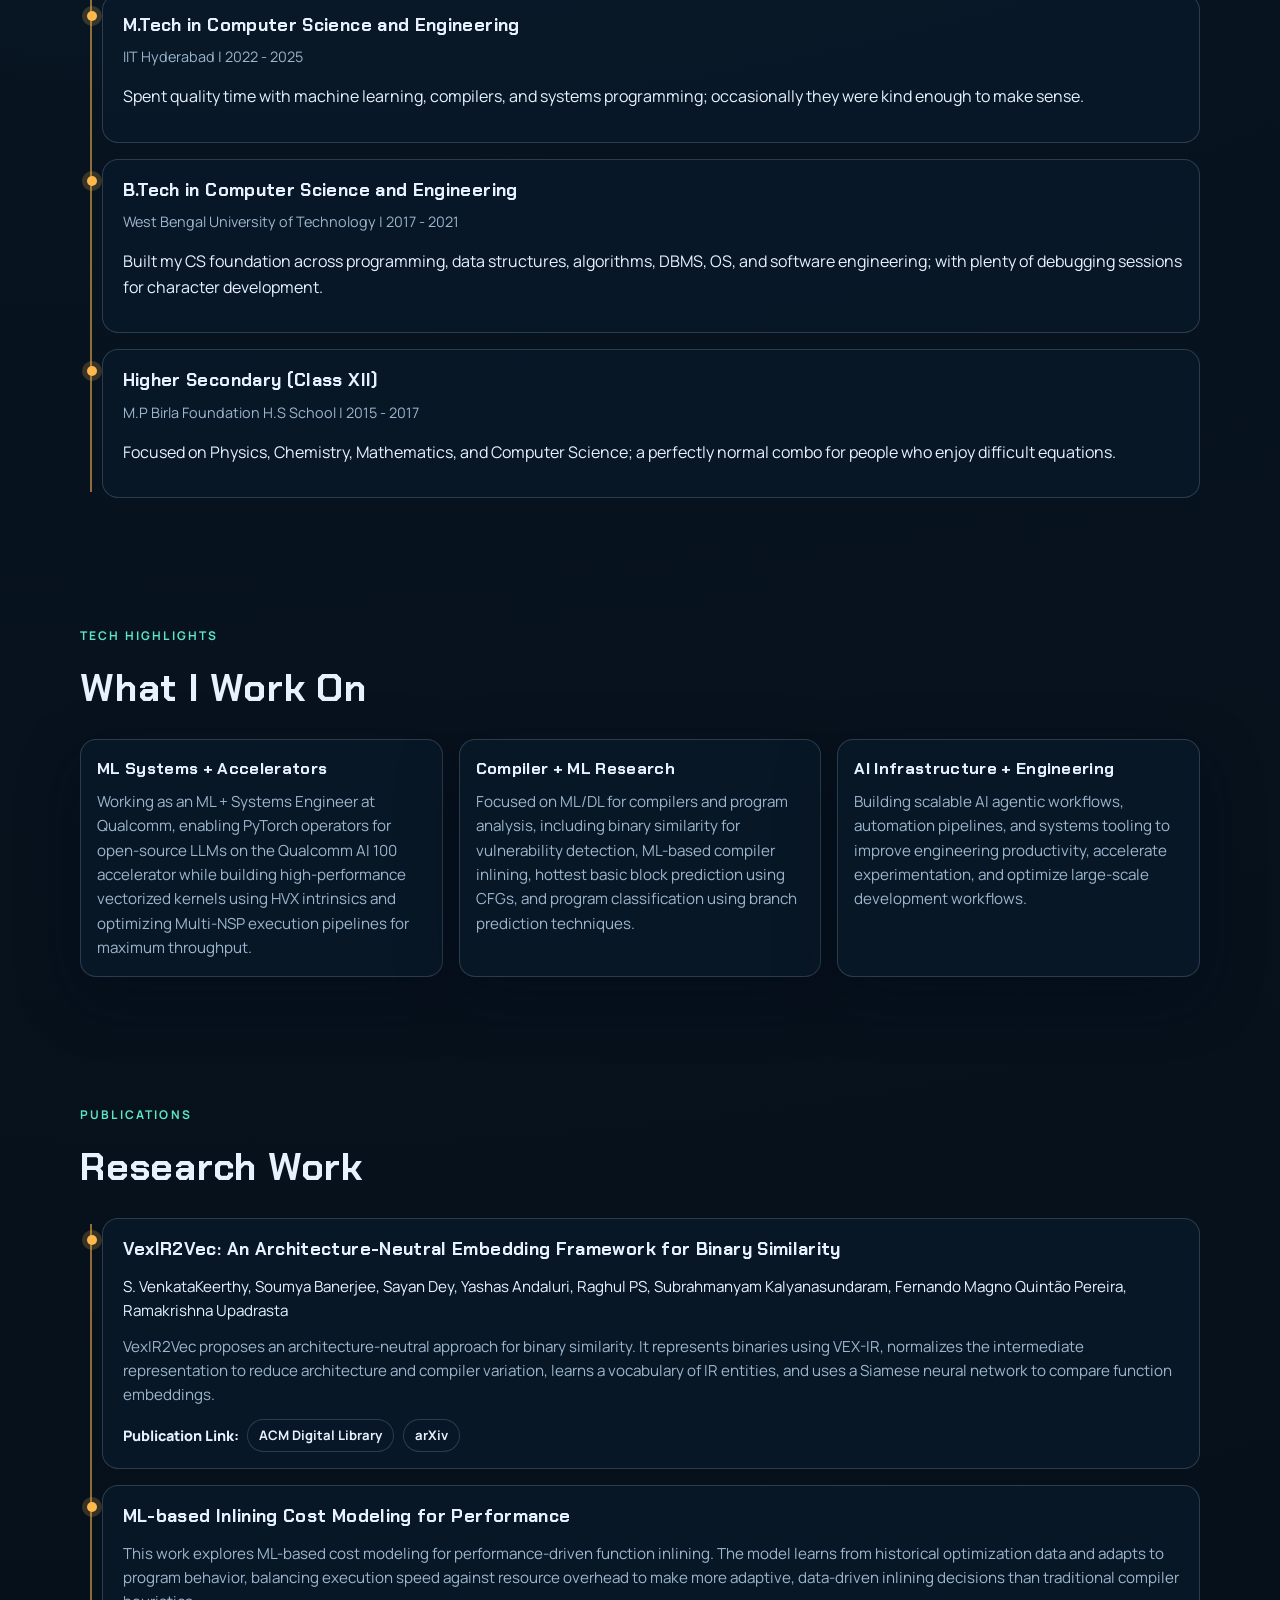
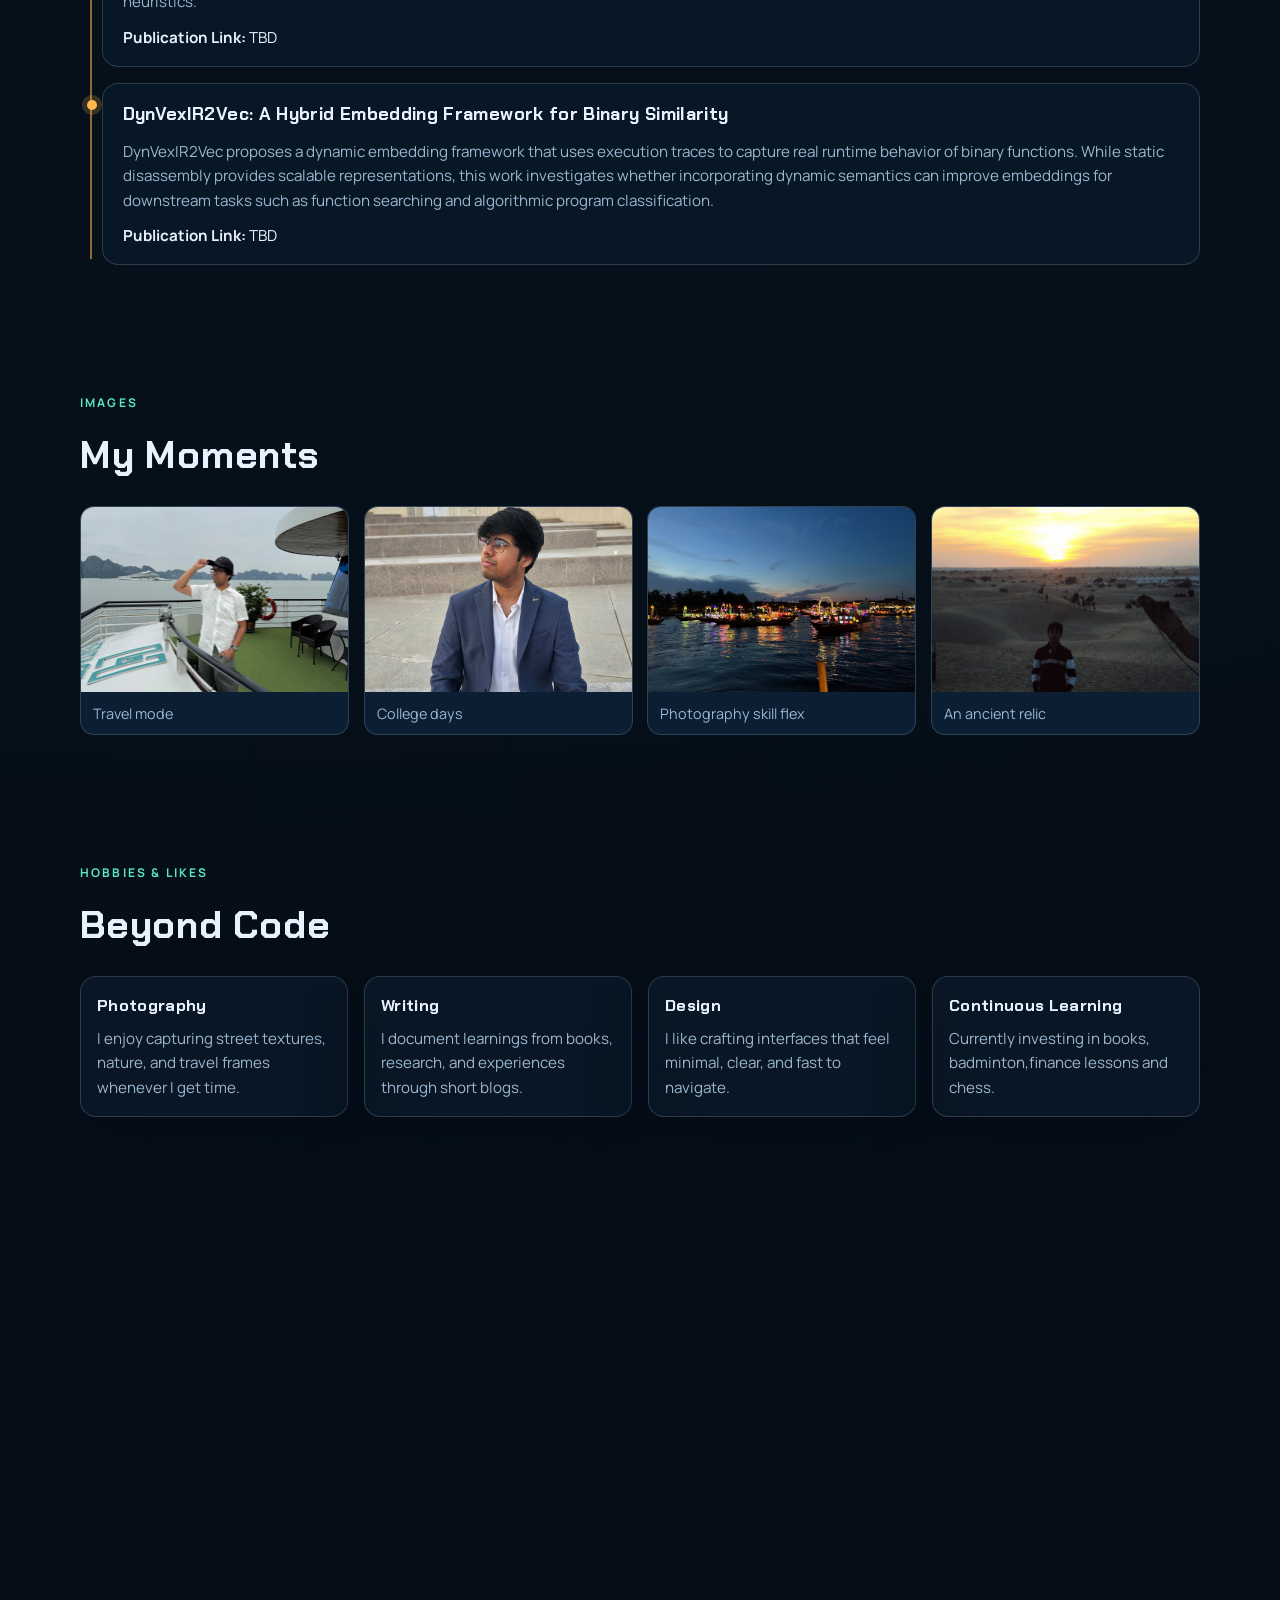
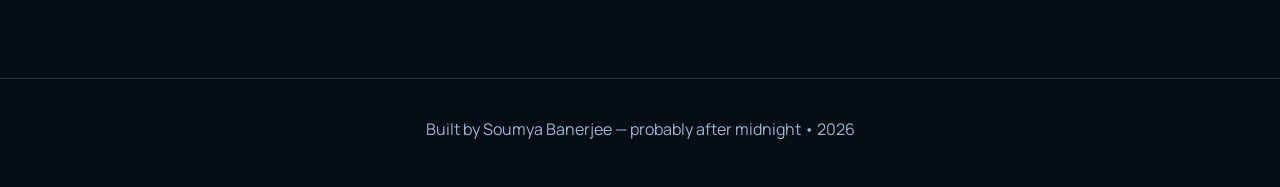
==== commit 169a9493: "Adding publications section" ====
--- a/index.html
+++ b/index.html
@@ -23,6 +23,7 @@
         <a href="#about">About</a>
         <a href="#academics">Academics</a>
         <a href="#highlights">Highlights</a>
+        <a href="#publications">Publications</a>
         <a href="#gallery">Gallery</a>
         <a href="#hobbies">Hobbies</a>
         <a href="#contact">Contact</a>
@@ -155,6 +156,53 @@
       </div>
     </section>
 
+    <section class="section" id="publications">
+      <div class="container reveal">
+        <div class="section-heading">
+          <p class="eyebrow">Publications</p>
+          <h2>Research Work</h2>
+        </div>
+        <div class="timeline publication-list">
+          <article class="timeline-item publication-card">
+            <h3>VexIR2Vec: An Architecture-Neutral Embedding Framework for Binary Similarity</h3>
+            <p class="publication-authors">
+              S. VenkataKeerthy, Soumya Banerjee, Sayan Dey, Yashas Andaluri, Raghul PS,
+              Subrahmanyam Kalyanasundaram, Fernando Magno Quintão Pereira, Ramakrishna Upadrasta
+            </p>
+            <p>
+              VexIR2Vec proposes an architecture-neutral approach for binary similarity. It represents binaries using
+              VEX-IR, normalizes the intermediate representation to reduce architecture and compiler variation, learns
+              a vocabulary of IR entities, and uses a Siamese neural network to compare function embeddings.
+            </p>
+            <div class="publication-links" aria-label="Publication links">
+              <span>Publication Link:</span>
+              <a href="https://dl.acm.org/doi/10.1145/3721481" target="_blank" rel="noopener">ACM Digital Library</a>
+              <a href="https://arxiv.org/abs/2312.00507" target="_blank" rel="noopener">arXiv</a>
+            </div>
+          </article>
+          <article class="timeline-item publication-card">
+            <h3>ML-based Inlining Cost Modeling for Performance</h3>
+            <p>
+              This work explores ML-based cost modeling for performance-driven function inlining. The model learns from
+              historical optimization data and adapts to program behavior, balancing execution speed against resource
+              overhead to make more adaptive, data-driven inlining decisions than traditional compiler heuristics.
+            </p>
+            <p class="publication-link-text"><strong>Publication Link:</strong> TBD</p>
+          </article>
+          <article class="timeline-item publication-card">
+            <h3>DynVexIR2Vec: A Hybrid Embedding Framework for Binary Similarity</h3>
+            <p>
+              DynVexIR2Vec proposes a dynamic embedding framework that uses execution traces to capture real runtime
+              behavior of binary functions. While static disassembly provides scalable representations, this work
+              investigates whether incorporating dynamic semantics can improve embeddings for downstream tasks such as
+              function searching and algorithmic program classification.
+            </p>
+            <p class="publication-link-text"><strong>Publication Link:</strong> TBD</p>
+          </article>
+        </div>
+      </div>
+    </section>
+
     <section class="section" id="gallery">
       <div class="container reveal">
         <div class="section-heading">
--- a/assets/css/portfolio.css
+++ b/assets/css/portfolio.css
@@ -380,6 +380,48 @@
   font-size: 0.95rem;
 }
 
+.publication-card {
+  display: grid;
+  gap: 0.7rem;
+}
+
+.publication-card p {
+  margin: 0;
+  color: var(--muted);
+  font-size: 0.95rem;
+}
+
+.publication-links {
+  display: flex;
+  flex-wrap: wrap;
+  gap: 0.55rem;
+  align-items: center;
+}
+
+.publication-links a {
+  border-radius: 999px;
+  border: 1px solid var(--line);
+  background: rgba(8, 25, 42, 0.78);
+  padding: 0.32rem 0.68rem;
+  font-size: 0.82rem;
+  font-weight: 700;
+}
+
+.publication-links span {
+  color: var(--text);
+  font-size: 0.9rem;
+  font-weight: 800;
+}
+
+.publication-links a:hover {
+  border-color: rgba(255, 184, 77, 0.45);
+}
+
+.publication-card .publication-authors,
+.publication-card .publication-link-text {
+  color: var(--text);
+}
+
 .section-note {
   margin: 0 0 0.9rem;
   color: var(--muted);
